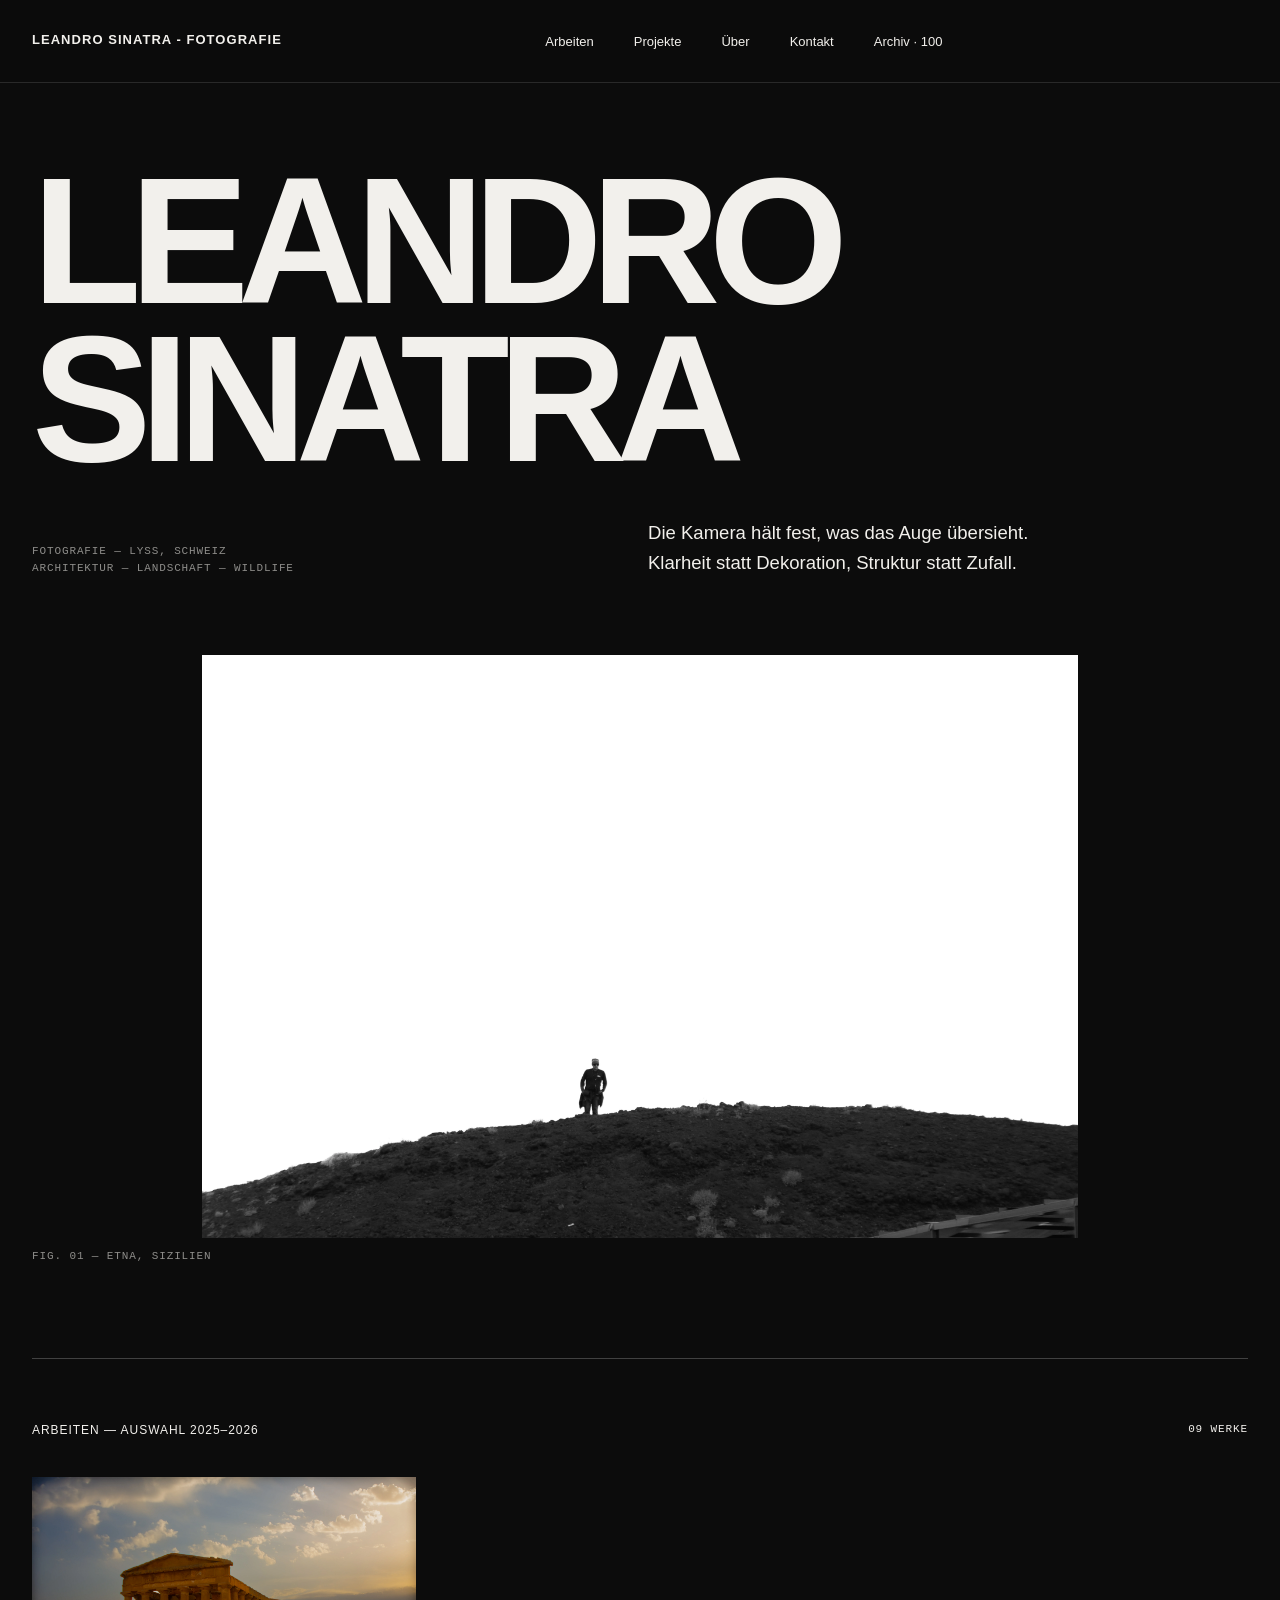
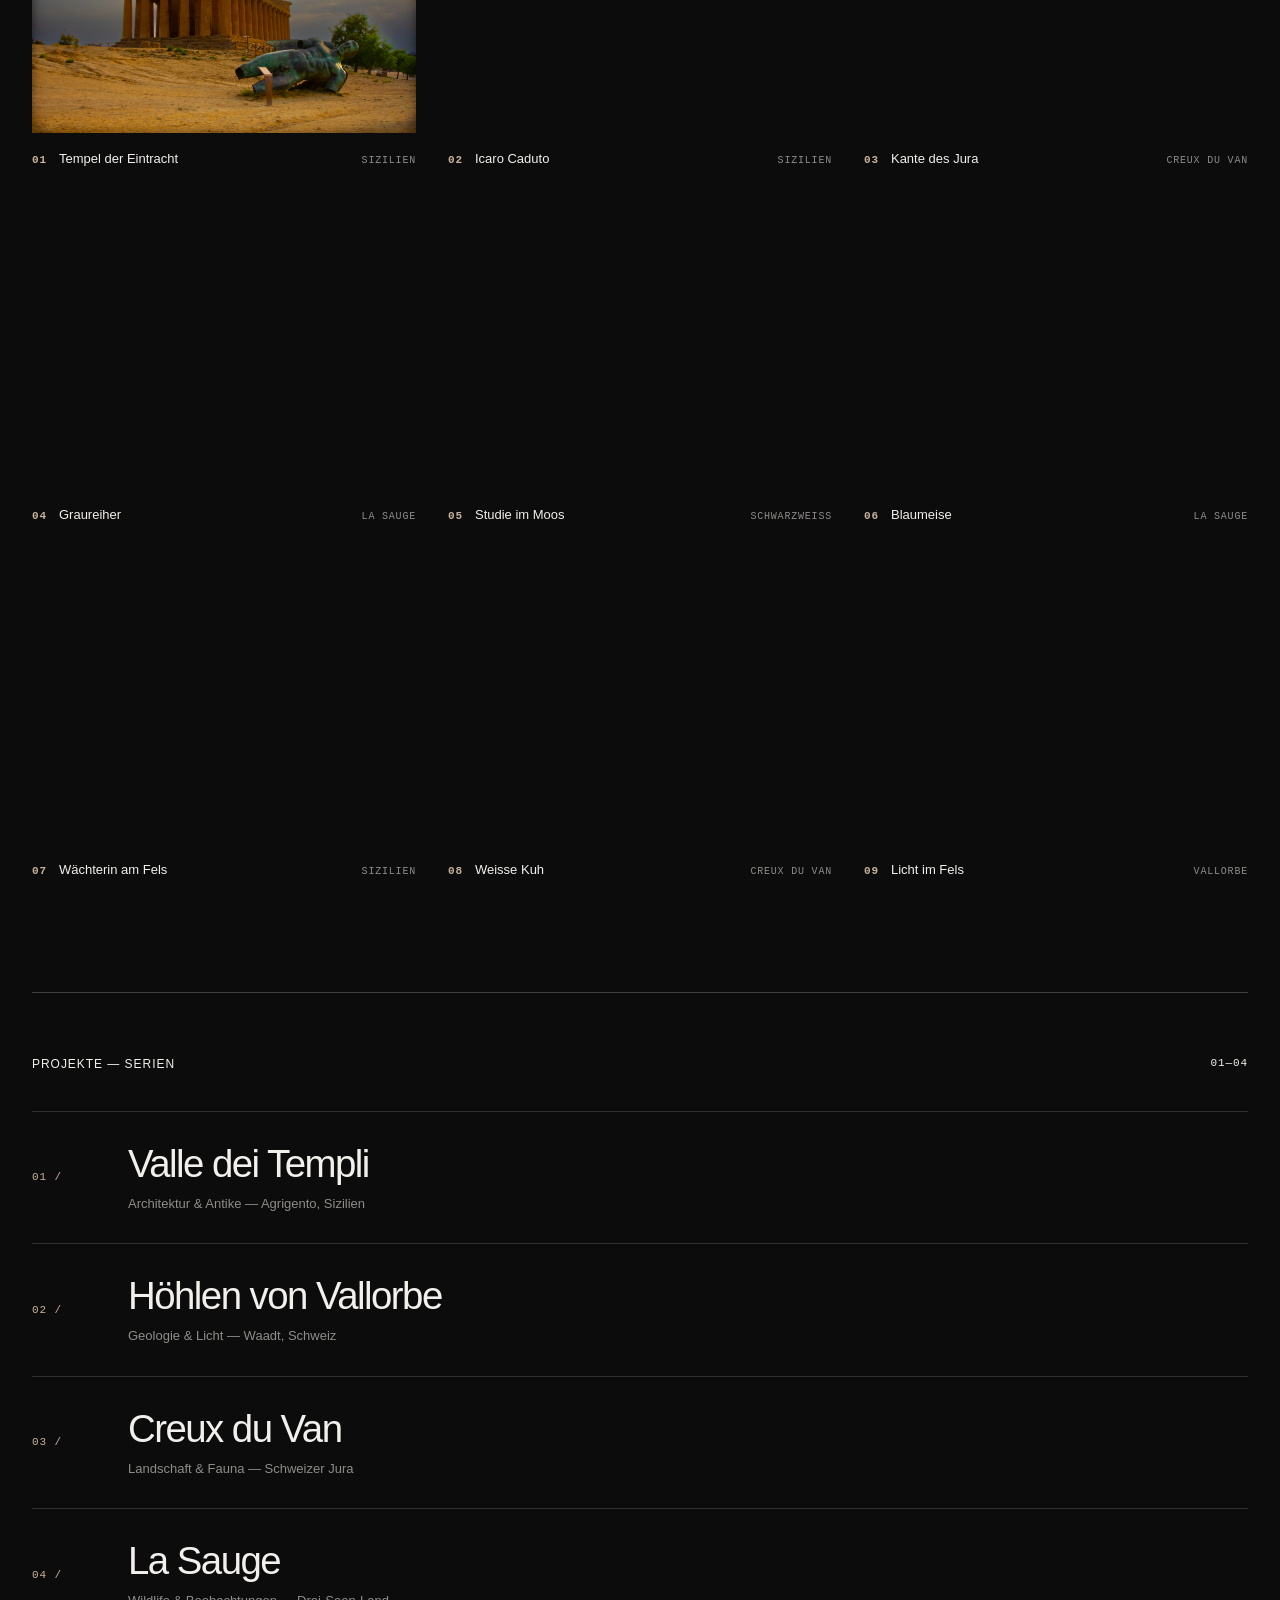
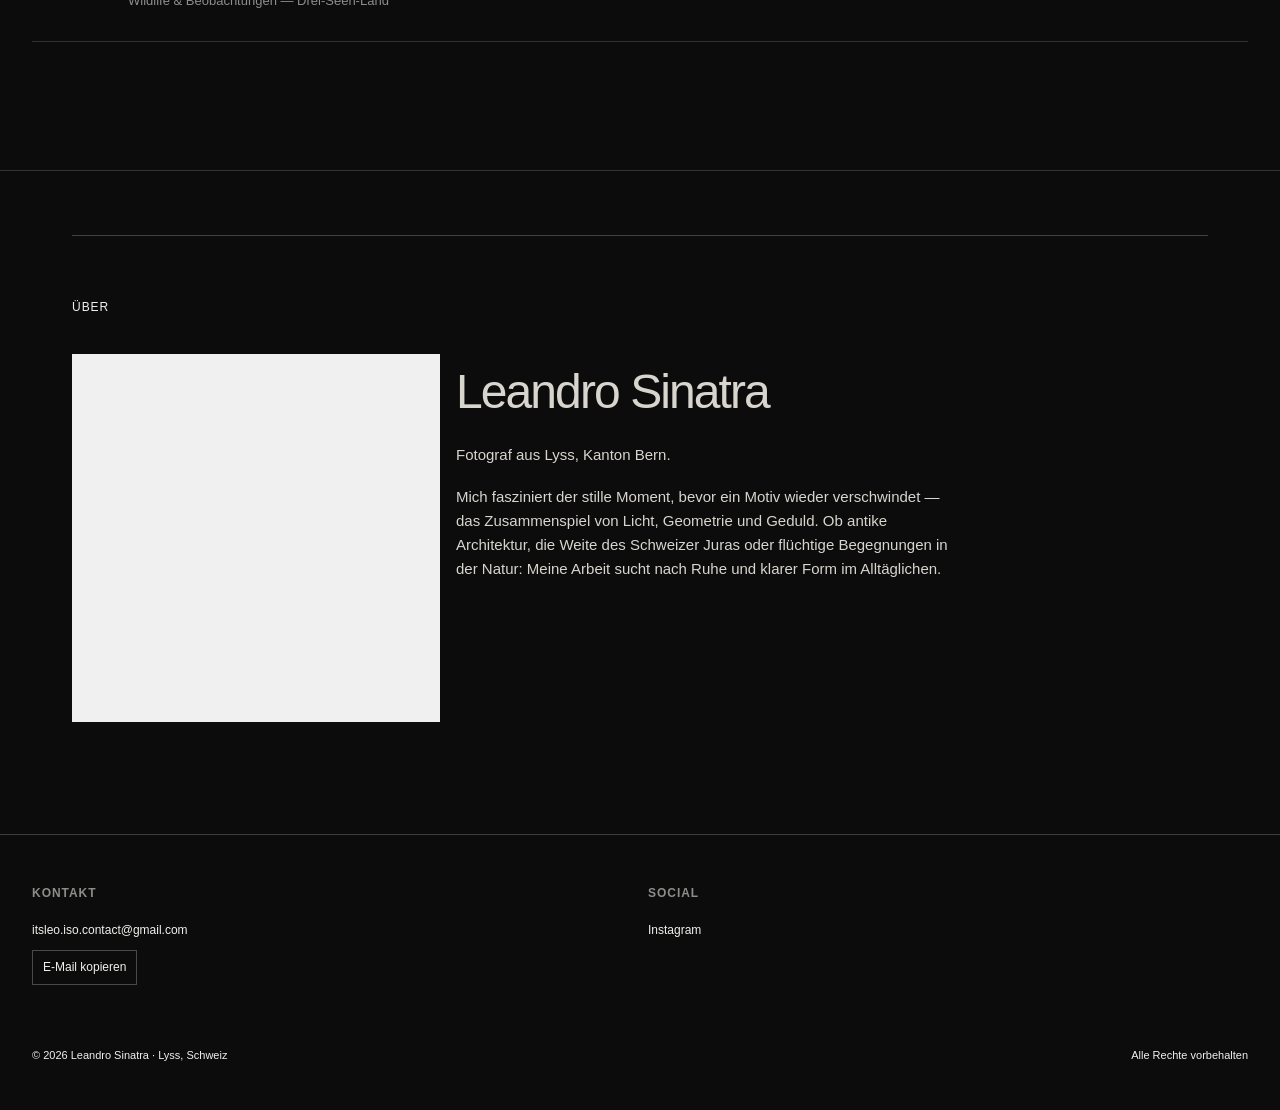
==== index.html @ 545d3aaa "Keep photo layout refinements desktop-only" ====
<!DOCTYPE html>
<html lang="de">
<head>
<link rel="canonical" href="https://itsleoiso.ch/">

<script type="application/ld+json">
{
  "@context": "https://schema.org",
  "@type": "WebSite",
  "name": "Leandro Sinatra",
  "url": "https://itsleoiso.ch/"
}
</script>
<meta charset="UTF-8">
<meta name="viewport" content="width=device-width, initial-scale=1.0">
<link rel="preconnect" href="https://api.fontshare.com" crossorigin>
<link rel="preconnect" href="https://cdn.fontshare.com" crossorigin>
<link href="https://api.fontshare.com/v2/css?f[]=switzer@400,500,600,700,800&display=swap" rel="stylesheet">
<meta name="description" content="Leandro Sinatra — Fotografie aus Lyss. Architektur, Landschaft und Wildlife, beobachtet mit Ruhe und Präzision.">
<meta property="og:title" content="Leandro Sinatra — Fotografie">
<meta property="og:description" content="Die Kamera hält fest, was das Auge übersieht. Architektur, Landschaft und Wildlife aus einer ruhigen, präzisen Perspektive.">
<meta property="og:type" content="website">
<meta property="og:url" content="https://itsleoiso.ch/">
<meta property="og:image" content="https://itsleoiso.ch/Arbeiten/mount-etna-sicily.webp">
<title>Leandro Sinatra — Fotografie</title>
<style>
  :root {
    --black: #000000;
    --white: #FFFFFF;
    --grey: #a1a1a1;
    --unit: 8px;
  }

  * {
    margin: 0;
    padding: 0;
    box-sizing: border-box;
  }

  html {
    scroll-behavior: smooth;
  }

  body {
    background-color: var(--white);
    color: var(--black);
    font-family: 'Switzer', 'Helvetica Neue', Helvetica, Arial, sans-serif;
    font-weight: 400;
    -webkit-font-smoothing: antialiased;
    position: relative;
    overflow-x: hidden;
  }

  /* ---------- GRAIN / TEXTURE OVERLAY ---------- */
  /* Pure CSS, generated via inline SVG feTurbulence — no external images. */

  body::before {
    content: "";
    position: fixed;
    inset: 0;
    z-index: 9999;
    pointer-events: none;
    opacity: 0.05;
    mix-blend-mode: multiply;
    background-image: url("data:image/svg+xml;utf8,<svg xmlns='http://www.w3.org/2000/svg' width='240' height='240'><filter id='n'><feTurbulence type='fractalNoise' baseFrequency='0.9' numOctaves='2' stitchTiles='stitch'/><feColorMatrix type='matrix' values='0 0 0 0 0  0 0 0 0 0  0 0 0 0 0  0 0 0 1 0'/></filter><rect width='100%25' height='100%25' filter='url(%23n)'/></svg>");
    background-repeat: repeat;
  }

  a {
    color: inherit;
    text-decoration: none;
  }

  img {
    max-width: 100%;
    height: auto;
  }

  .grid {
    display: grid;
    grid-template-columns: repeat(12, 1fr);
    column-gap: calc(var(--unit) * 2);
    padding: 0 calc(var(--unit) * 4);
  }

  /* ---------- HEADER ---------- */

  header.site-header {
    padding-top: calc(var(--unit) * 4);
    padding-bottom: calc(var(--unit) * 4);
    border-bottom: 1px solid var(--black);
    position: sticky;
    top: 0;
    background-color: var(--white);
    z-index: 100;
  }

  .site-header .name {
    grid-column: 1 / 5;
    font-size: 13px;
    font-weight: 700;
    letter-spacing: 0.02em;
  }

  nav.site-nav {
    grid-column: 6 / 13;
    display: flex;
    gap: calc(var(--unit) * 5);
    justify-content: flex-start;
    align-items: baseline;
  }

  nav.site-nav a,
  nav.site-nav label {
    font-size: 13px;
    font-weight: 400;
  }

  nav.site-nav a:hover {
    font-weight: 700;
  }

  /* ---------- DROPDOWN: PROJEKTE ---------- */

  .nav-item {
    position: relative;
  }

  .dropdown-checkbox {
    position: absolute;
    opacity: 0;
    width: 1px;
    height: 1px;
    pointer-events: none;
  }

  .nav-item .dropdown-toggle {
    cursor: pointer;
    display: inline-block;
  }

  .dropdown {
    position: absolute;
    top: 100%;
    left: 0;
    margin-top: calc(var(--unit) * 3);
    min-width: 220px;
    background-color: var(--white);
    border: 1px solid var(--black);
    padding: calc(var(--unit) * 2) 0;
    display: none;
    z-index: 10;
  }

  .dropdown-checkbox:checked ~ .dropdown {
    display: block;
  }

  .dropdown a {
    display: block;
    padding: calc(var(--unit) * 1.25) calc(var(--unit) * 3);
    font-size: 12px;
    font-weight: 400;
  }

  .dropdown a:hover,
  .dropdown a:focus-visible {
    background-color: var(--black);
    color: var(--white);
    font-weight: 400;
  }

  .dropdown-divider {
    height: 1px;
    background-color: var(--black);
    margin: calc(var(--unit) * 2) calc(var(--unit) * 3);
  }

  .dropdown .dropdown-more {
    font-weight: 700;
  }

  /* ---------- HERO ---------- */

  section.hero {
    padding-top: calc(var(--unit) * 10);
    padding-bottom: calc(var(--unit) * 12);
  }

  .hero h1 {
    grid-column: 1 / 13;
    font-size: clamp(64px, 12vw, 190px);
    line-height: 0.88;
    font-weight: 800;
    letter-spacing: -0.02em;
    text-align: left;
  }

  .hero-meta {
    grid-column: 1 / 5;
    margin-top: calc(var(--unit) * 5);
    font-size: 13px;
    line-height: 1.6;
  }

  .hero-statement {
    grid-column: 7 / 12;
    margin-top: calc(var(--unit) * 5);
    font-size: 15px;
    line-height: 1.6;
    max-width: 44ch;
  }

  /* ---------- SECTION LABELS ---------- */

  .section-label {
    grid-column: 1 / 13;
    font-size: 12px;
    padding-top: calc(var(--unit) * 8);
    padding-bottom: calc(var(--unit) * 5);
    border-top: 1px solid var(--black);
  }

  /* ---------- PORTFOLIO GRID ---------- */

  section.portfolio {
    padding-bottom: calc(var(--unit) * 14);
  }

  .work-item {
    width: 100%;
    height: auto;
    display: block;
    background-color: #f0f0f0;
  }

  section.portfolio .work-item {
    height: 100%;
    object-fit: cover;
  }

  .work-caption {
    margin-top: calc(var(--unit) * 2);
    font-size: 12px;
    line-height: 1.5;
  }

  .work-caption .idx {
    font-weight: 700;
    margin-right: calc(var(--unit) * 1);
  }

  /* ---------- ARBEITEN: 3-BILD-MUSTER ---------- */

  /*
     Jede Gruppe besteht aus 3 Arbeiten:
     - links: zwei Bilder untereinander
     - rechts: ein grosses Bild über beide Reihen
     Die Gruppe sitzt bewusst innerhalb des bestehenden 12-Spalten-Rasters.
  */
  .work-group {
    grid-column: 3 / 11;
    display: grid;
    grid-template-columns: minmax(0, 1fr) minmax(0, 1fr);
    grid-template-rows: auto auto;
    gap: calc(var(--unit) * 2);
    margin-top: calc(var(--unit) * 12);
    align-items: start;
  }

  .work-group:first-of-type {
    margin-top: calc(var(--unit) * 2);
  }

  .work-group .work-card {
    min-width: 0;
  }

  /* Das grosse Bild ist immer rechts. */
  .work-group .work-card.large {
    grid-column: 2;
    grid-row: 1 / 3;
  }

  /* Die beiden kleineren Bilder stehen links untereinander. */
  .work-group .work-card.small:nth-child(2),
  .work-group .work-card.small:nth-child(3) {
    grid-column: 1;
  }

  .work-group .work-card.small:nth-child(2) {
    grid-row: 1;
  }

  .work-group .work-card.small:nth-child(3) {
    grid-row: 2;
  }

  /* Das Seitenverhältnis entspricht dem Referenz-Layout. */
  .work-group .work-card.large .work-item {
    aspect-ratio: 3 / 4;
  }

  .work-group .work-card.small .work-item {
    aspect-ratio: 3 / 2;
  }

  .work-group .work-item {
    width: 100%;
    display: block;
    object-fit: cover;
  }

  .portfolio-grid {
    position: relative;
    z-index: 1;
  }

  /* ---------- ABOUT ---------- */

 section.about {
  padding-left: calc(var(--unit) * 4);
  padding-right: calc(var(--unit) * 4);
  padding-top: calc(var(--unit) * 8);
  padding-bottom: calc(var(--unit) * 14);
}

  section.about .grid {
  display: grid;
  grid-template-columns: repeat(12, 1fr);
  max-width: 1200px;   /* passe an deinen gewünschten Rahmen an */
  margin: 0 auto;
}
  .about-portrait {
    grid-column: 1 / 5;
    min-width:0;
  }

  .about-portrait .work-item {
    width:100%;
    aspect-ratio: 1 / 1;
    object-fit:cover;
  }

  .about-portrait .work-caption {
    margin-top: calc(var(--unit) * 2);
    font-size: 12px;
    line-height: 1.5;
  }

  .about-text {
    grid-column: 5 / 13;
    font-size: 15px;
    line-height: 1.6;
    max-width: 60ch;
  }
  /* ---------- FOOTER ---------- */

  footer.site-footer {
    border-top: 1px solid var(--black);
    padding-top: calc(var(--unit) * 6);
    padding-bottom: calc(var(--unit) * 6);
  }

  .footer-col {
    font-size: 12px;
    line-height: 1.8;
  }

  .footer-col-1 { grid-column: 1 / 4; }
  .footer-col-2 { grid-column: 4 / 7; }
  .footer-col-3 { grid-column: 7 / 10; }
  .footer-col-4 { grid-column: 10 / 13; }

  .footer-col h2 {
    font-size: 12px;
    font-weight: 700;
    margin-bottom: calc(var(--unit) * 2);
  }

  .footer-bottom {
    grid-column: 1 / 13;
    margin-top: calc(var(--unit) * 8);
    font-size: 11px;
    display: flex;
    justify-content: space-between;
  }


  /* ---------- FOOTER LINKS ---------- */
  .footer-col a {
    display: inline-block;
    position: relative;
    transition: color 0.25s ease, text-shadow 0.25s ease, transform 0.25s ease;
  }

  .footer-col a:hover,
  .footer-col a:focus-visible {
    transform: translateY(-1px);
  }

  .footer-col-1 a:hover,
  .footer-col-1 a:focus-visible {
    color: var(--black);
  }

  .footer-col-3 a:hover,
  .footer-col-3 a:focus-visible {
    background: linear-gradient(90deg, #feda75 0%, #fa7e1e 25%, #d62976 50%, #962fbf 75%, #4f5bd5 100%);
    -webkit-background-clip: text;
    background-clip: text;
    -webkit-text-fill-color: transparent;
    text-shadow: 0 0 10px rgba(214, 36, 159, 0.35);
  }

  /* =====================================================
     RESPONSIVE — TABLET (≤ 860px)
     ===================================================== */

  @media (max-width: 860px) {
    .grid {
      grid-template-columns: repeat(4, 1fr);
      padding: 0 calc(var(--unit) * 3);
    }

    .site-header .name { grid-column: 1 / 5; }
    nav.site-nav {
      grid-column: 1 / 5;
      margin-top: calc(var(--unit) * 3);
      gap: calc(var(--unit) * 4);
      flex-wrap: wrap;
    }

    .hero { padding-top: calc(var(--unit) * 6); padding-bottom: calc(var(--unit) * 8); }
    .hero h1 { grid-column: 1 / 5; font-size: clamp(48px, 16vw, 96px); }
    .hero-meta { grid-column: 1 / 5; margin-top: calc(var(--unit) * 4); }
    .hero-statement { grid-column: 1 / 5; max-width: none; margin-top: calc(var(--unit) * 3); }

    .work-group {
      grid-column: 1 / 5;
      margin-top: calc(var(--unit) * 8);
    }

    .work-group:first-of-type {
      margin-top: calc(var(--unit) * 2);
    }

    .about-portrait, .about-text { grid-column: 1 / 5; }
    .about-portrait { max-width: 200px; }
    .about-text { margin-top: calc(var(--unit) * 4); }

    .footer-col-1, .footer-col-2, .footer-col-3, .footer-col-4 {
      grid-column: 1 / 5;
      margin-top: calc(var(--unit) * 4);
    }
    .footer-bottom { flex-direction: column; gap: calc(var(--unit)); }

    /* Mobile Linie anzeigen, Desktop verstecken */
    .line-desktop { display: none; }
    .line-mobile { display: block; }
  }

  /* =====================================================
     RESPONSIVE — SMARTPHONE (≤ 600px)
     ===================================================== */

  @media (max-width: 600px) {
    .grid {
      padding: 0 calc(var(--unit) * 2.5);
    }

    header.site-header {
      padding-top: calc(var(--unit) * 3);
      padding-bottom: calc(var(--unit) * 3);
    }

    .site-header .name {
      font-size: 12px;
    }

    nav.site-nav {
      gap: calc(var(--unit) * 3);
      margin-top: calc(var(--unit) * 2.5);
    }

    nav.site-nav a,
    nav.site-nav label {
      font-size: 14px;
      /* larger tap target without changing visual size much */
      padding: calc(var(--unit) * 0.5) 0;
    }

    .dropdown {
      left: auto;
      right: 0;
      min-width: 200px;
      max-width: calc(100vw - calc(var(--unit) * 5));
    }

    .hero {
      padding-top: calc(var(--unit) * 5);
      padding-bottom: calc(var(--unit) * 6);
    }

    .hero h1 {
      font-size: clamp(40px, 15vw, 64px);
      line-height: 0.92;
    }

    .hero-meta,
    .hero-statement {
      font-size: 13px;
      line-height: 1.55;
    }

    .section-label {
      padding-top: calc(var(--unit) * 5);
      padding-bottom: calc(var(--unit) * 3);
    }

    .work-group {
      margin-top: calc(var(--unit) * 4);
    }

    .work-group:first-of-type {
      margin-top: calc(var(--unit) * 2);
    }

    section.portfolio {
      padding-bottom: calc(var(--unit) * 8);
    }

    .work-caption {
      font-size: 11px;
    }

    section.about {
      padding-top: calc(var(--unit) * 5);
      padding-bottom: calc(var(--unit) * 8);
    }

    .about-portrait {
      max-width: 140px;
    }

    .about-text {
      font-size: 14px;
    }

    footer.site-footer {
      padding-top: calc(var(--unit) * 4);
      padding-bottom: calc(var(--unit) * 4);
    }

    .footer-col-1, .footer-col-2, .footer-col-3, .footer-col-4 {
      margin-top: calc(var(--unit) * 3);
    }

    .footer-bottom {
      margin-top: calc(var(--unit) * 5);
      font-size: 10px;
    }
  }

  /* ---------- ACCESSIBILITY ---------- */

  a:focus-visible,
  button:focus-visible {
    outline: 2px solid var(--black);
    outline-offset: 2px;
  }

  @media (prefers-reduced-motion: reduce) {
    html { scroll-behavior: auto; }
  }

  :root {
    color-scheme: dark;
    --black: #F2F0EC;
    --white: #0C0C0C;
    --grey: #8E8D8A;
    --unit: 8px;
    --panel: #141414;
    --accent: #C8B29B;
  }
  html { scroll-behavior: smooth; scroll-padding-top: 100px; }
  body { background: var(--white); color: var(--black); }
  body::before { opacity: .018; mix-blend-mode: screen; }
  header.site-header { background: rgba(12,12,12,.94); backdrop-filter: blur(14px); border-bottom-color: rgba(255,255,255,.12); }
  .site-header .name { letter-spacing: .08em; }
  nav.site-nav a:hover, nav.site-nav label:hover { color: var(--accent); }
  .dropdown { background: #141414; border-color: rgba(255,255,255,.18); }
  .dropdown a:hover, .dropdown a:focus-visible { background: var(--black); color: var(--white); }
  .dropdown-divider { background: rgba(255,255,255,.18); }
  .hero { align-items: end; padding-top: clamp(72px, 10vw, 150px); padding-bottom: clamp(72px, 10vw, 150px); }
  .hero h1 { font-size: clamp(72px, 14vw, 220px); letter-spacing: -.065em; }
  .hero-meta, .work-index, .work-location, .section-count, .project-kicker, .hero-figure-caption { font-family: 'IBM Plex Mono', 'SFMono-Regular', Consolas, monospace; text-transform: uppercase; letter-spacing: .08em; font-size: 11px; }
  .hero-meta { color: var(--grey); }
  .hero-statement { font-size: clamp(16px, 1.45vw, 20px); max-width: 38ch; }
  .hero-photo-wrap { grid-column: 1 / 13; margin-top: clamp(40px, 6vw, 88px); }
  .hero-photo { display:block; width:100%; height:min(78vh, 920px); max-height:none; object-fit:cover; object-position:center; }
  /* Keep the portrait untouched; scale down homepage landscape and gallery photos. */
  .hero-photo { width:78%; margin-inline:auto; }
  .portfolio-grid .work-item { width:78%; margin-inline:auto; }
  .hero-figure-caption { color: var(--grey); margin-top: 12px; }
  .section-label { border-top-color: rgba(255,255,255,.22); display:flex; justify-content:space-between; gap:24px; color: var(--black); letter-spacing:.08em; }
  .portfolio-grid { row-gap: clamp(36px, 6vw, 88px); align-items:start; }
  .portfolio-grid .work-card { min-width:0; }
  .portfolio-grid .work-card:nth-child(1) { grid-column: 1 / 8; }
  .portfolio-grid .work-card:nth-child(2) { grid-column: 8 / 13; margin-top: 10vw; }
  .portfolio-grid .work-card:nth-child(3) { grid-column: 2 / 11; }
  .portfolio-grid .work-card:nth-child(4) { grid-column: 1 / 5; }
  .portfolio-grid .work-card:nth-child(5) { grid-column: 5 / 9; margin-top: 5vw; }
  .portfolio-grid .work-card:nth-child(6) { grid-column: 9 / 13; }
  .portfolio-grid .work-card:nth-child(7) { grid-column: 1 / 5; }
  .portfolio-grid .work-card:nth-child(8) { grid-column: 6 / 11; margin-top: 4vw; }
  .portfolio-grid .work-card:nth-child(9) { grid-column: 1 / 7; }
  .portfolio-grid .work-item { width:100%; height:auto; aspect-ratio:auto; object-fit:contain; background:transparent; cursor:zoom-in; transition:opacity .4s cubic-bezier(.22,1,.36,1); }
  .portfolio-grid .work-item:hover { opacity:.88; }
  .work-caption { display:flex; flex-wrap:wrap; align-items:baseline; gap:8px; color:var(--black); }
  .work-caption .idx { font-family: 'IBM Plex Mono', monospace; font-size:11px; letter-spacing:.08em; margin-right:4px; color:var(--accent); }
  .work-title { font-size:13px; }
  .work-location { margin-left:auto; color:var(--grey); font-size:10px; }
  .projects-showcase { padding-bottom: clamp(64px, 10vw, 144px); }
  .project-list { grid-column: 1 / 13; }
  .project-row {
    display:grid;
    grid-template-columns: 64px minmax(0,1fr);
    gap:clamp(16px, 2.5vw, 32px);
    align-items:center;
    padding:clamp(20px, 2.5vw, 30px) 0;
    border-bottom:1px solid rgba(255,255,255,.15);
    transition:border-color .25s ease;
  }
  .project-row:first-child { border-top:1px solid rgba(255,255,255,.15); }
  .project-row .project-kicker { color:var(--accent); }
  .project-row h3 { font-size:clamp(22px,3vw,40px); font-weight:500; letter-spacing:-.04em; transition:color .25s ease; }
  .project-row p { color:var(--grey); font-size:13px; line-height:1.5; margin-top:8px; }
  .project-row:hover h3, .project-row:focus-visible h3 { color:var(--accent); }
  .project-row:focus-visible { outline:2px solid var(--accent); outline-offset:5px; }
  .about { border-top:1px solid rgba(255,255,255,.16); }
  .about-text { color:#D8D5CF; }
  .about-portrait .work-caption { color:var(--grey); }
  footer.site-footer { border-top-color:rgba(255,255,255,.2); }
  .footer-col h2 { color:var(--grey); text-transform:uppercase; letter-spacing:.08em; }
  .footer-col a:hover, .footer-col a:focus-visible { color:var(--accent); }
  a:focus-visible, button:focus-visible, label:focus-visible { outline:2px solid var(--accent); outline-offset:4px; }
  .copy-email { background:transparent; color:var(--black); border:1px solid rgba(255,255,255,.25); padding:6px 10px; font:inherit; cursor:pointer; margin-top:8px; }
  .copy-email:hover { border-color:var(--accent); color:var(--accent); }
  .lightbox { position:fixed; inset:0; z-index:10000; background:rgba(8,8,8,.97); display:none; align-items:center; justify-content:center; padding:24px; }
  .lightbox.is-open { display:flex; }
  .lightbox img { max-width:min(92vw,1800px); max-height:82vh; width:auto; height:auto; object-fit:contain; }
  .lightbox-close { position:absolute; top:20px; right:24px; color:#F2F0EC; background:transparent; border:1px solid rgba(255,255,255,.3); padding:10px 14px; cursor:pointer; }
  .lightbox-caption { position:absolute; bottom:20px; left:24px; right:24px; color:#F2F0EC; text-align:center; font:11px 'IBM Plex Mono',monospace; letter-spacing:.08em; }
  @media(max-width:860px) {
    .hero h1 { font-size:clamp(48px,16vw,96px); }
    .hero-photo-wrap { grid-column:1 / 5; }
    .hero-photo { height:auto; max-height:none; object-fit:contain; }
    .portfolio-grid .work-card:nth-child(n) { grid-column:1 / 5; margin-top:0; }
    .portfolio-grid .work-card:nth-child(3) { grid-column:1 / 5; }
    .project-row { grid-template-columns:42px minmax(0,1fr); gap:16px; }
  }
  @media(max-width:600px) {
    .hero { padding-top:48px; padding-bottom:56px; }
    .hero h1 { font-size:clamp(40px,15vw,64px); line-height:.92; }
    .hero-photo-wrap { margin-top:32px; }
    .portfolio-grid { row-gap:48px; }
    .portfolio-grid .work-card:nth-child(n) { grid-column:1 / 5; }
    .work-caption { gap:6px; }
    .work-location { width:100%; margin-left:28px; }
    .project-row { padding:20px 0; }
    .lightbox { padding:12px; }
    .lightbox img { max-width:96vw; max-height:78vh; }
  }
  @media(prefers-reduced-motion:reduce) {
    *, *::before, *::after { scroll-behavior:auto !important; animation-duration:.01ms !important; animation-iteration-count:1 !important; transition-duration:.01ms !important; }
  }


  #projekte-toggle:focus-visible + .dropdown-toggle { outline:2px solid var(--accent); outline-offset:4px; }
  .about-text h2 { font-size:clamp(28px,4vw,48px); letter-spacing:-.04em; font-weight:500; margin-bottom:12px; }
  .about-text p + p { margin-top:18px; }


  /* ---------- HOMEPAGE PHOTO LAYOUT REFINEMENT ---------- */
  /* Desktop-only refinement: leave the existing tablet and mobile layouts untouched. */
  @media (min-width: 861px) {
    .hero-photo {
      width: 72%;
      height: auto;
      max-height: 68vh;
      aspect-ratio: 3 / 2;
      object-fit: contain;
      margin-inline: auto;
    }
    .portfolio-grid {
      grid-template-columns: repeat(3, minmax(0, 1fr));
      column-gap: clamp(16px, 2.5vw, 36px);
      row-gap: clamp(36px, 5vw, 72px);
      align-items: start;
    }
    .portfolio-grid .work-card:nth-child(n) {
      grid-column: auto;
      margin-top: 0;
      min-width: 0;
    }
    .portfolio-grid .work-item {
      width: 100%;
      aspect-ratio: 3 / 2;
      height: auto;
      object-fit: contain;
      background: transparent;
    }
  }

</style>
</head>
<body>

<header class="site-header grid">
  <a href="index.html" class="name">LEANDRO SINATRA - FOTOGRAFIE</a>
  <nav class="site-nav">
    <a href="#home">Arbeiten</a>
    <div class="nav-item">
      <input type="checkbox" id="projekte-toggle" class="dropdown-checkbox">
      <label for="projekte-toggle" class="dropdown-toggle" tabindex="0">Projekte</label>
      <div class="dropdown">
        <a href="projekte.html#projekt-01">01 Valle dei Templi</a>
        <a href="projekte.html#projekt-02">02 Höhlen von Vallorbe</a>
        <a href="projekte.html#projekt-03">03 Creux du Van</a>
        <div class="dropdown-divider"></div>
        <a href="projekte.html" class="dropdown-more">Mehr ansehen →</a>
      </div>
    </div>
    <a href="#ueber">Über</a>
    <a href="#kontakt">Kontakt</a>
    <a href="100.html">Archiv · 100</a>
  </nav>
</header>

<section class="hero grid">
  <h1>LEANDRO<br>SINATRA</h1>
  <div class="hero-meta">FOTOGRAFIE — LYSS, SCHWEIZ<br>Architektur — Landschaft — Wildlife</div>
  <div class="hero-statement">Die Kamera hält fest, was das Auge übersieht. Klarheit statt Dekoration, Struktur statt Zufall.</div>
  <figure class="hero-photo-wrap">
    <img class="hero-photo" src="Arbeiten/mount-etna-sicily.webp" alt="Vulkan Ätna über der Landschaft Siziliens" width="1200" height="800" fetchpriority="high" loading="eager" decoding="async">
    <figcaption class="hero-figure-caption">FIG. 01 — ETNA, SIZILIEN</figcaption>
  </figure>
</section>

<section class="portfolio" id="home">
  <div class="grid">
    <div class="section-label"><span>ARBEITEN — AUSWAHL 2025–2026</span><span class="section-count">09 WERKE</span></div>
  </div>

  <div class="grid portfolio-grid">
    <article class="work-card" data-work-index="1">
      <img src="Arbeiten/temple-of-concordia-sicily.webp" alt="Dorischer Tempel der Eintracht im warmen Licht des Valle dei Templi bei Agrigento, Sizilien" class="work-item" width="1200" height="800" fetchpriority="high" loading="eager" decoding="async">
      <div class="work-caption"><span class="idx">01</span><span class="work-title">Tempel der Eintracht</span><span class="work-location">Sizilien</span></div>
    </article>
    <article class="work-card" data-work-index="2">
      <img src="Arbeiten/icaro-caduto-sicily.webp" alt="Skulptur des gefallenen Ikarus vor antiken Ruinen im Valle dei Templi, Sizilien" class="work-item" width="1200" height="800" loading="lazy" decoding="async">
      <div class="work-caption"><span class="idx">02</span><span class="work-title">Icaro Caduto</span><span class="work-location">Sizilien</span></div>
    </article>
    <article class="work-card" data-work-index="3">
      <img src="Arbeiten/creux-du-van-landscape.webp" alt="Weite Landschaft am Creux du Van mit rauer Jura-Felsformation und offenem Himmel" class="work-item" width="1200" height="800" loading="lazy" decoding="async">
      <div class="work-caption"><span class="idx">03</span><span class="work-title">Kante des Jura</span><span class="work-location">Creux du Van</span></div>
    </article>
    <article class="work-card" data-work-index="4">
      <img src="Arbeiten/grey-heron-la-sauge.webp" alt="Graureiher mit aufmerksamem Blick im Naturschutzgebiet La Sauge" class="work-item" width="1200" height="800" loading="lazy" decoding="async">
      <div class="work-caption"><span class="idx">04</span><span class="work-title">Graureiher</span><span class="work-location">La Sauge</span></div>
    </article>
    <article class="work-card" data-work-index="5">
      <img src="Arbeiten/monochrome-moss-study.webp" alt="Schwarzweisse Detailstudie von Moos und feinen natürlichen Strukturen" class="work-item" width="1200" height="800" loading="lazy" decoding="async">
      <div class="work-caption"><span class="idx">05</span><span class="work-title">Studie im Moos</span><span class="work-location">Schwarzweiss</span></div>
    </article>
    <article class="work-card" data-work-index="6">
      <img src="Arbeiten/blue-tit-la-sauge.webp" alt="Kleine Blaumeise auf einem Holzpfosten in weichem natürlichem Licht, La Sauge" class="work-item" width="1200" height="800" loading="lazy" decoding="async">
      <div class="work-caption"><span class="idx">06</span><span class="work-title">Blaumeise</span><span class="work-location">La Sauge</span></div>
    </article>
    <article class="work-card" data-work-index="7">
      <img src="Arbeiten/cat-sicily.webp" alt="Katze im Halbschatten auf warmem Stein in Sizilien" class="work-item" width="1200" height="800" loading="lazy" decoding="async">
      <div class="work-caption"><span class="idx">07</span><span class="work-title">Wächterin am Fels</span><span class="work-location">Sizilien</span></div>
    </article>
    <article class="work-card" data-work-index="8">
      <img src="Arbeiten/white-cow-creux-du-van.webp" alt="Weisse Kuh auf einer Weide am Creux du Van im Schweizer Jura" class="work-item" width="1200" height="800" loading="lazy" decoding="async">
      <div class="work-caption"><span class="idx">08</span><span class="work-title">Weisse Kuh</span><span class="work-location">Creux du Van</span></div>
    </article>
    <article class="work-card" data-work-index="9">
      <img src="Arbeiten/vallorbe-caves.webp" alt="Licht und feuchte Felsstrukturen in den Höhlen von Vallorbe" class="work-item" width="1200" height="800" loading="lazy" decoding="async">
      <div class="work-caption"><span class="idx">09</span><span class="work-title">Licht im Fels</span><span class="work-location">Vallorbe</span></div>
    </article>
  </div>
</section>

<section class="projects-showcase" id="projekte">
  <div class="grid"><div class="section-label"><span>PROJEKTE — SERIEN</span><span class="section-count">01—04</span></div>
    <div class="project-list">
      <a class="project-row" href="projekte.html#projekt-01">
        <span class="project-kicker">01 /</span><div><h3>Valle dei Templi</h3><p>Architektur &amp; Antike — Agrigento, Sizilien</p></div>
      </a>
      <a class="project-row" href="projekte.html#projekt-02">
        <span class="project-kicker">02 /</span><div><h3>Höhlen von Vallorbe</h3><p>Geologie &amp; Licht — Waadt, Schweiz</p></div>
      </a>
      <a class="project-row" href="projekte.html#projekt-03">
        <span class="project-kicker">03 /</span><div><h3>Creux du Van</h3><p>Landschaft &amp; Fauna — Schweizer Jura</p></div>
      </a>
      <a class="project-row" href="projekte.html#projekt-04">
        <span class="project-kicker">04 /</span><div><h3>La Sauge</h3><p>Wildlife &amp; Beobachtungen — Drei-Seen-Land</p></div>
      </a>
    </div>
  </div>
</section>
<section class="about" id="ueber">
  <div class="grid">
    <div class="section-label">ÜBER</div>
  </div>
  <div class="grid">
    <div class="about-portrait">
      <img src="Arbeiten/leandro-sinatra-portrait.webp" alt="Porträt von Leandro Sinatra in einer Höhle" class="work-item" width="600" height="600" loading="lazy" decoding="async">
    </div>
    <div class="about-text">
      <h2>Leandro Sinatra</h2>
      <p>Fotograf aus Lyss, Kanton Bern.</p>
      <p>Mich fasziniert der stille Moment, bevor ein Motiv wieder verschwindet — das Zusammenspiel von Licht, Geometrie und Geduld. Ob antike Architektur, die Weite des Schweizer Juras oder flüchtige Begegnungen in der Natur: Meine Arbeit sucht nach Ruhe und klarer Form im Alltäglichen.</p>
    </div>
  </div>
</section>

<footer class="site-footer" id="kontakt">
  <div class="grid">
    <div class="footer-col footer-col-1">
      <h2>Kontakt</h2>
      <a href="mailto:itsleo.iso.contact@gmail.com">itsleo.iso.contact@gmail.com</a><br><button class="copy-email" type="button" data-copy-email="itsleo.iso.contact@gmail.com">E-Mail kopieren</button><span class="copy-status" aria-live="polite"></span>
    </div>

    <div class="footer-col footer-col-3">
      <h2>Social</h2>
      <a href="https://www.instagram.com/itsleo.iso/" target="_blank" rel="noopener noreferrer" aria-label="Instagram von Leandro Sinatra">Instagram</a>
    </div>

    <div class="footer-bottom">
      <span>© 2026 Leandro Sinatra · Lyss, Schweiz</span>
      <span>Alle Rechte vorbehalten</span>
    </div>
  </div>
</footer>

<div class="lightbox" id="work-lightbox" role="dialog" aria-modal="true" aria-label="Fotografie im Vollbild" aria-hidden="true">
  <button class="lightbox-close" type="button" aria-label="Bildansicht schliessen">Schliessen ✕</button>
  <img src="" alt="" id="work-lightbox-image">
  <div class="lightbox-caption" id="work-lightbox-caption"></div>
</div>
<script>
(() => {
  const box = document.getElementById('work-lightbox');
  const image = document.getElementById('work-lightbox-image');
  const caption = document.getElementById('work-lightbox-caption');
  const close = box.querySelector('.lightbox-close');
  let activeIndex = 0;
  let previousFocus = null;
  const items = [...document.querySelectorAll('.portfolio-grid .work-card')];
  function openAt(index) {
    activeIndex = (index + items.length) % items.length;
    const card = items[activeIndex];
    const source = card.querySelector('img');
    previousFocus = document.activeElement;
    image.src = source.currentSrc || source.src;
    image.alt = source.alt;
    caption.textContent = card.querySelector('.work-caption').innerText.replace(/\s+/g, ' ').trim() + '  ·  ' + String(activeIndex + 1).padStart(2, '0') + ' / ' + String(items.length).padStart(2, '0');
    box.classList.add('is-open');
    box.setAttribute('aria-hidden', 'false');
    document.body.style.overflow = 'hidden';
    close.focus();
    const next = new Image();
    next.src = items[(activeIndex + 1) % items.length].querySelector('img').src;
  }
  function closeBox() {
    box.classList.remove('is-open');
    box.setAttribute('aria-hidden', 'true');
    document.body.style.overflow = '';
    image.src = '';
    if (previousFocus) previousFocus.focus();
  }
  items.forEach((card, i) => {
    const img = card.querySelector('img');
    img.tabIndex = 0;
    img.setAttribute('role', 'button');
    img.setAttribute('aria-label', 'Foto im Vollbild öffnen: ' + card.querySelector('.work-title').textContent);
    img.addEventListener('click', () => openAt(i));
    img.addEventListener('keydown', e => { if (e.key === 'Enter' || e.key === ' ') { e.preventDefault(); openAt(i); } });
  });
  close.addEventListener('click', closeBox);
  box.addEventListener('click', e => { if (e.target === box) closeBox(); });
  document.addEventListener('keydown', e => {
    if (!box.classList.contains('is-open')) return;
    if (e.key === 'Escape') closeBox();
    if (e.key === 'ArrowRight') openAt(activeIndex + 1);
    if (e.key === 'ArrowLeft') openAt(activeIndex - 1);
    if (e.key === 'Tab') { e.preventDefault(); close.focus(); }
  });
  let touchX = null;
  box.addEventListener('touchstart', e => { touchX = e.changedTouches[0].screenX; }, {passive:true});
  box.addEventListener('touchend', e => {
    if (touchX === null) return;
    const delta = e.changedTouches[0].screenX - touchX;
    if (Math.abs(delta) > 45) openAt(activeIndex + (delta < 0 ? 1 : -1));
    touchX = null;
  }, {passive:true});
  document.querySelectorAll('[data-copy-email]').forEach(button => button.addEventListener('click', async () => {
    try {
      await navigator.clipboard.writeText(button.dataset.copyEmail);
      button.nextElementSibling.textContent = 'Kopiert';
    } catch {
      window.location.href = 'mailto:' + button.dataset.copyEmail;
    }
  }));
})();
</script>
</body>
</html>
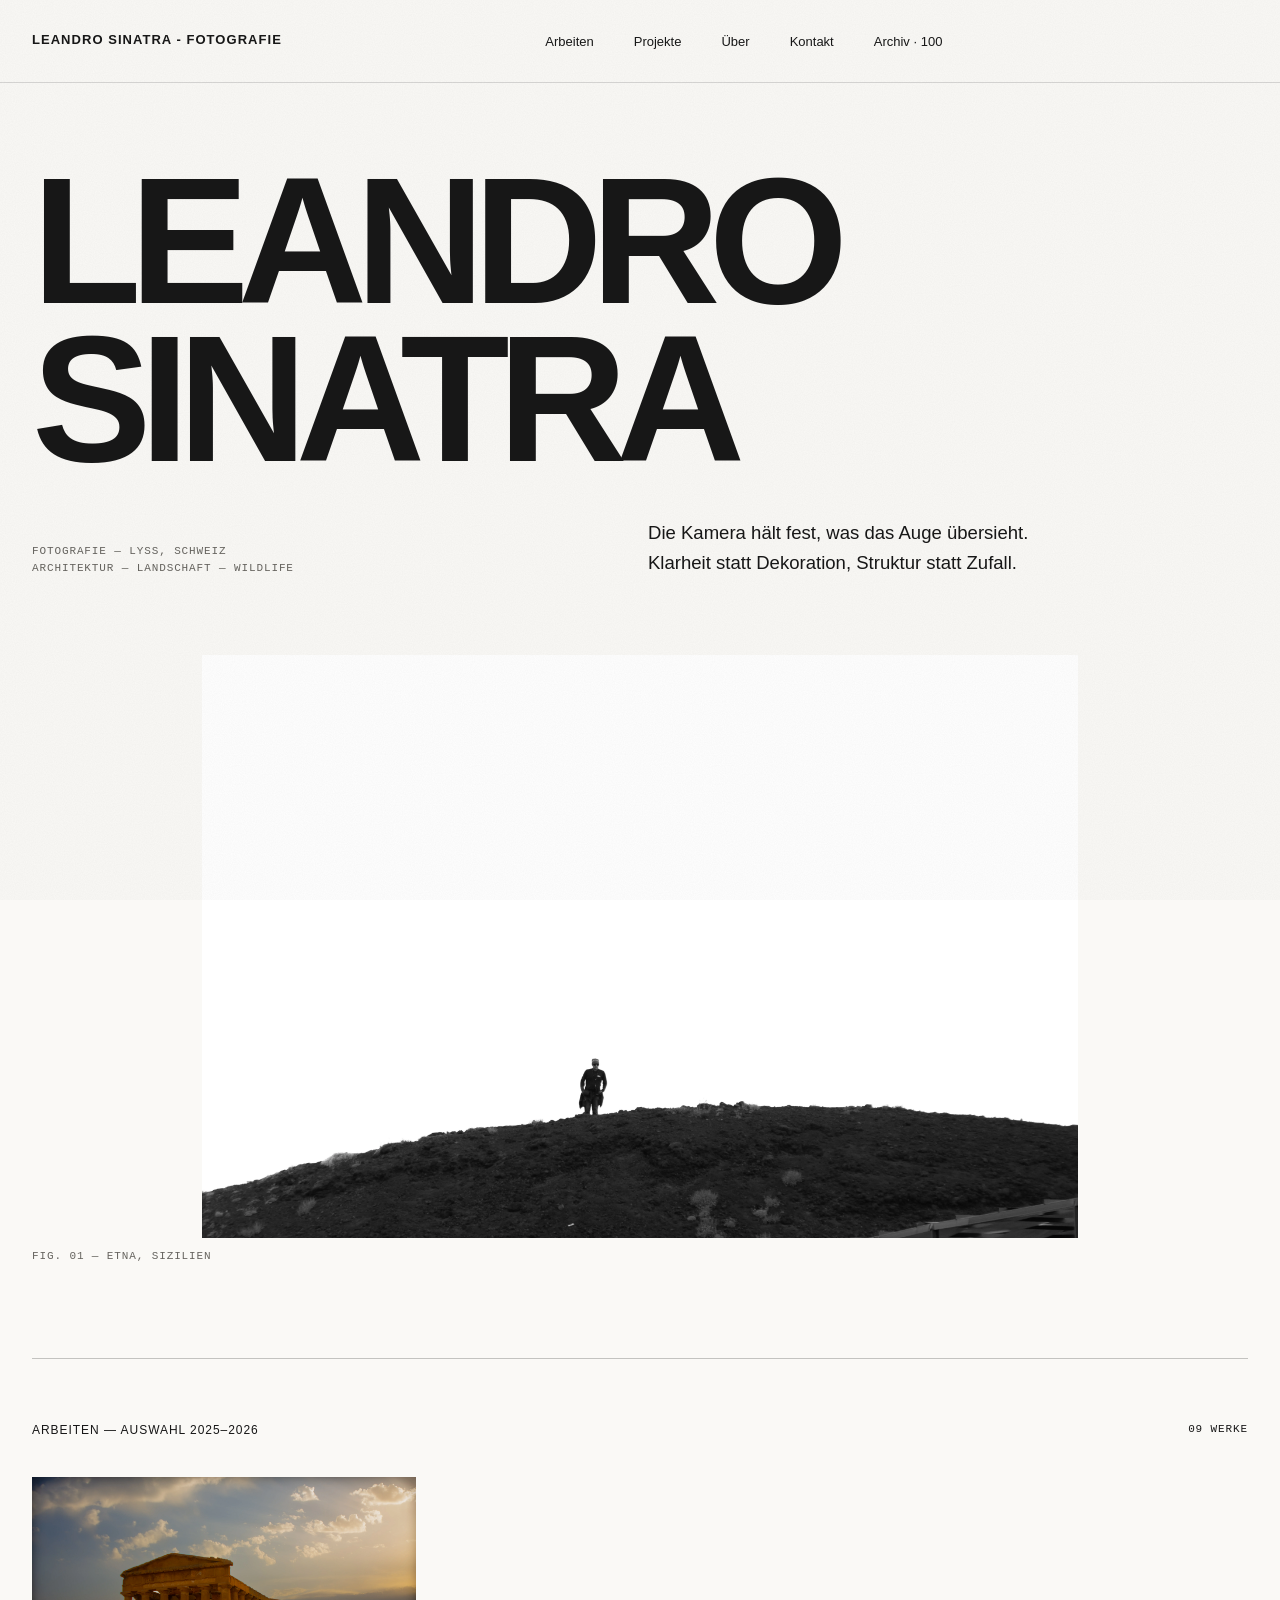
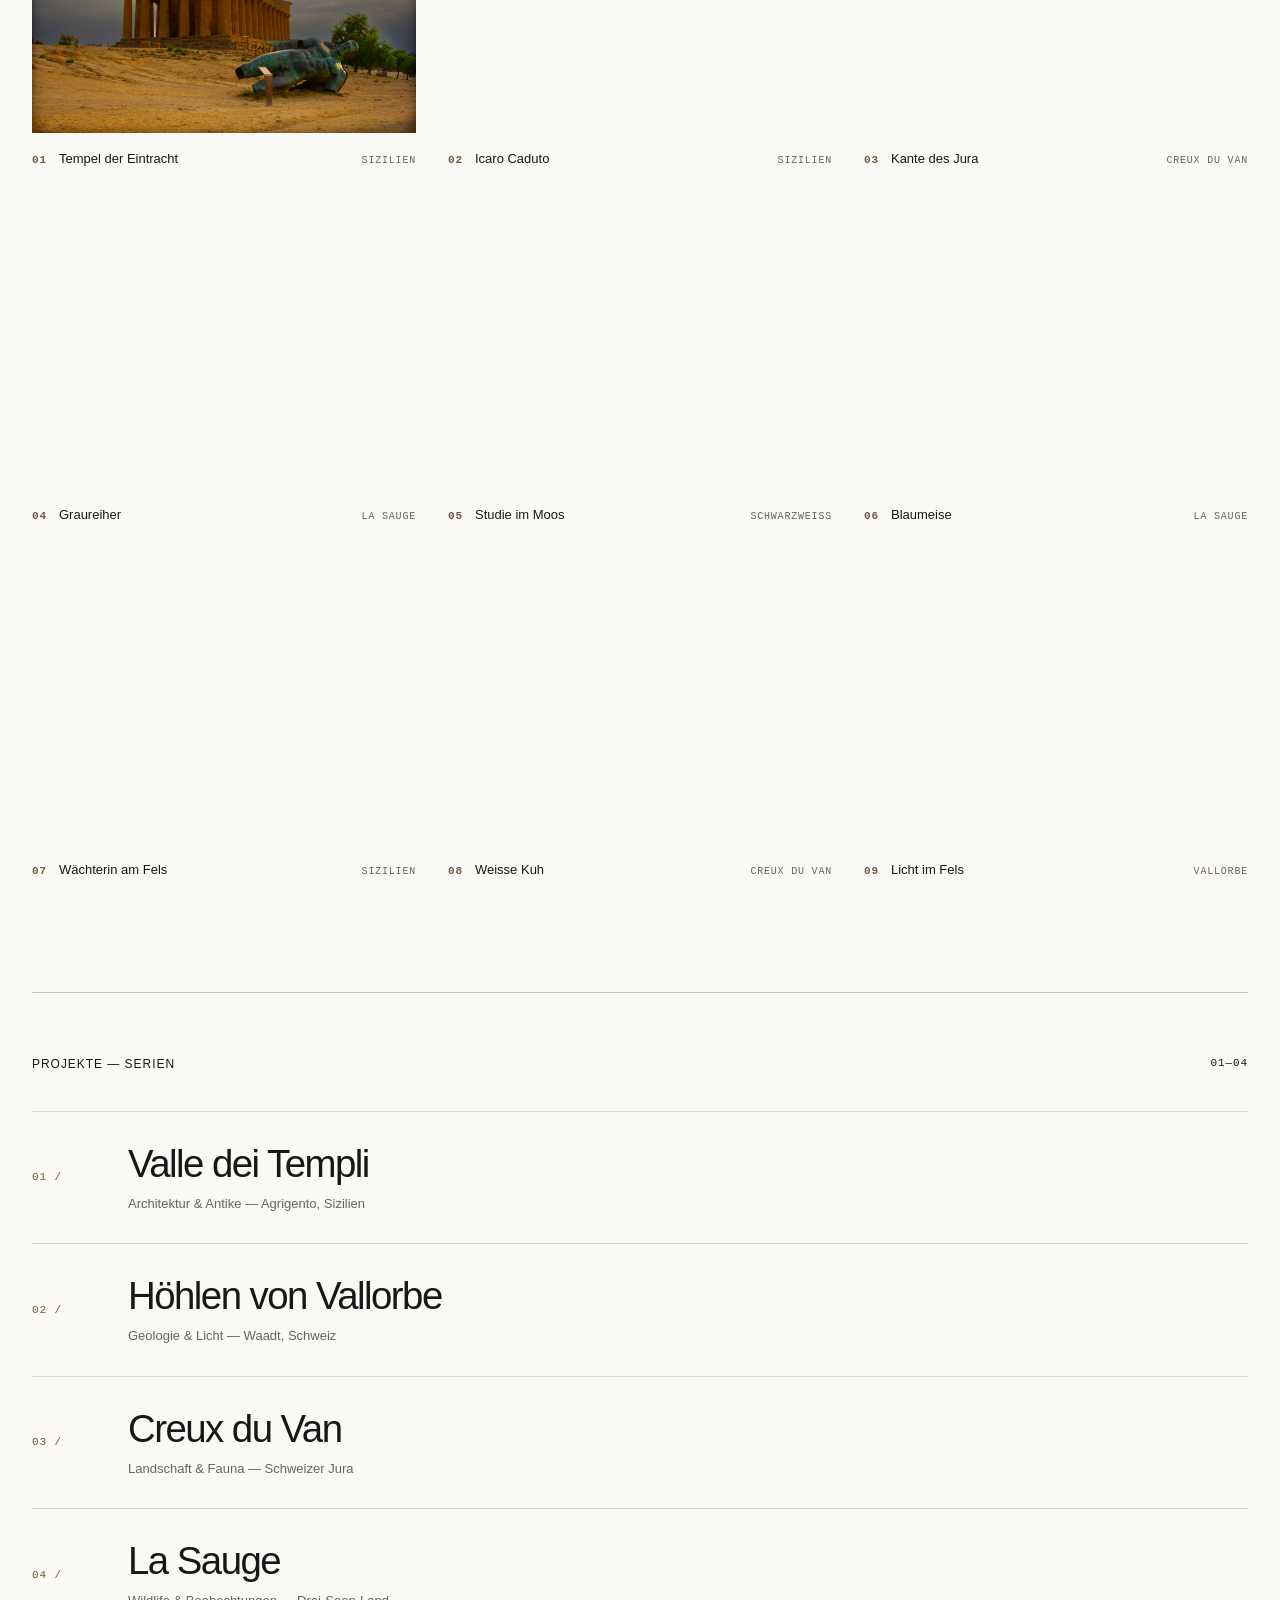
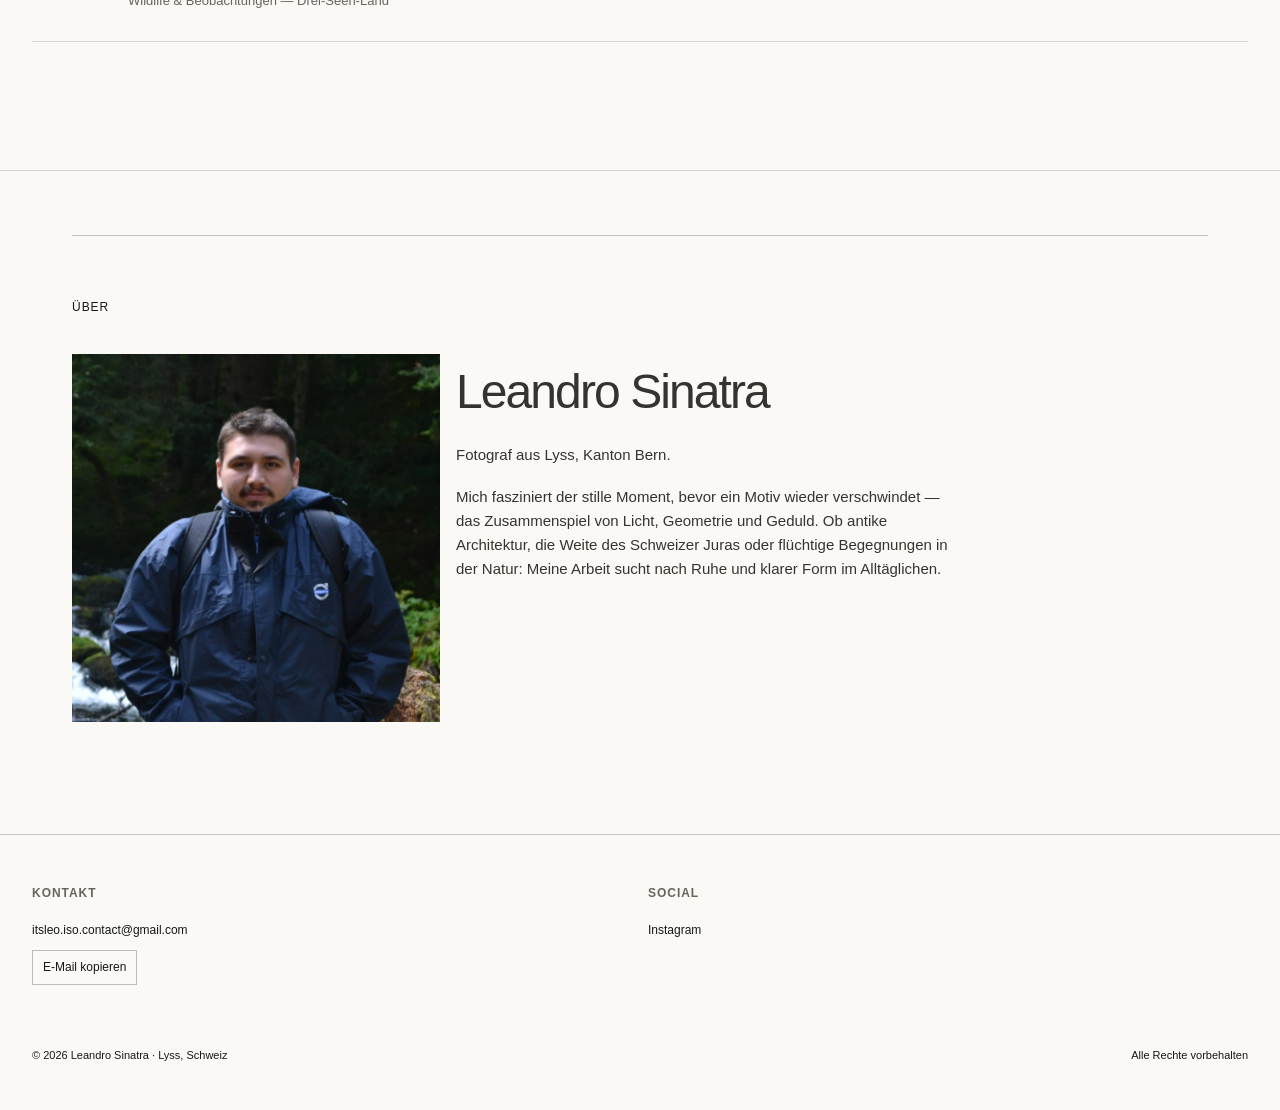
==== commit 64fc7a8e: "Add automatic light theme based on system preference" ====
--- a/index.html
+++ b/index.html
@@ -543,7 +543,13 @@
       max-width: 140px;
     }
 
+    .about-portrait {
+      margin-inline: auto;
+    }
+
     .about-text {
+      width: min(100%, 34ch);
+      margin-inline: auto;
       font-size: 14px;
     }
 
@@ -575,7 +581,7 @@
   }
 
   :root {
-    color-scheme: dark;
+    color-scheme: light dark;
     --black: #F2F0EC;
     --white: #0C0C0C;
     --grey: #8E8D8A;
@@ -713,6 +719,83 @@
     }
   }
 
+
+  /* ---------- AUTOMATIC LIGHT THEME ---------- */
+  /* Color-only overrides: preserve the existing desktop and mobile layouts. */
+  @media (prefers-color-scheme: light) {
+    :root {
+      color-scheme: light;
+      --black: #171717;
+      --white: #FAF9F6;
+      --grey: #66645F;
+      --panel: #F0EEE9;
+      --accent: #72583F;
+    }
+
+    body::before {
+      opacity: .035;
+      mix-blend-mode: multiply;
+    }
+
+    header.site-header {
+      background: rgba(250, 249, 246, .94);
+      border-bottom-color: rgba(0, 0, 0, .14);
+    }
+
+    .dropdown {
+      background: #FAF9F6;
+      border-color: rgba(0, 0, 0, .18);
+    }
+
+    .dropdown-divider {
+      background: rgba(0, 0, 0, .18);
+    }
+
+    .dropdown a:hover,
+    .dropdown a:focus-visible {
+      background: #171717;
+      color: #FAF9F6;
+    }
+
+    .section-label {
+      border-top-color: rgba(0, 0, 0, .22);
+    }
+
+    .project-row,
+    .project-row:first-child {
+      border-color: rgba(0, 0, 0, .15);
+    }
+
+    .about {
+      border-top-color: rgba(0, 0, 0, .16);
+    }
+
+    .about-text {
+      color: #34332F;
+    }
+
+    footer.site-footer {
+      border-top-color: rgba(0, 0, 0, .2);
+    }
+
+    .copy-email {
+      border-color: rgba(0, 0, 0, .25);
+    }
+
+    .lightbox {
+      background: rgba(250, 249, 246, .97);
+    }
+
+    .lightbox-close {
+      color: #171717;
+      border-color: rgba(0, 0, 0, .3);
+    }
+
+    .lightbox-caption {
+      color: #171717;
+    }
+  }
+
 </style>
 </head>
 <body>
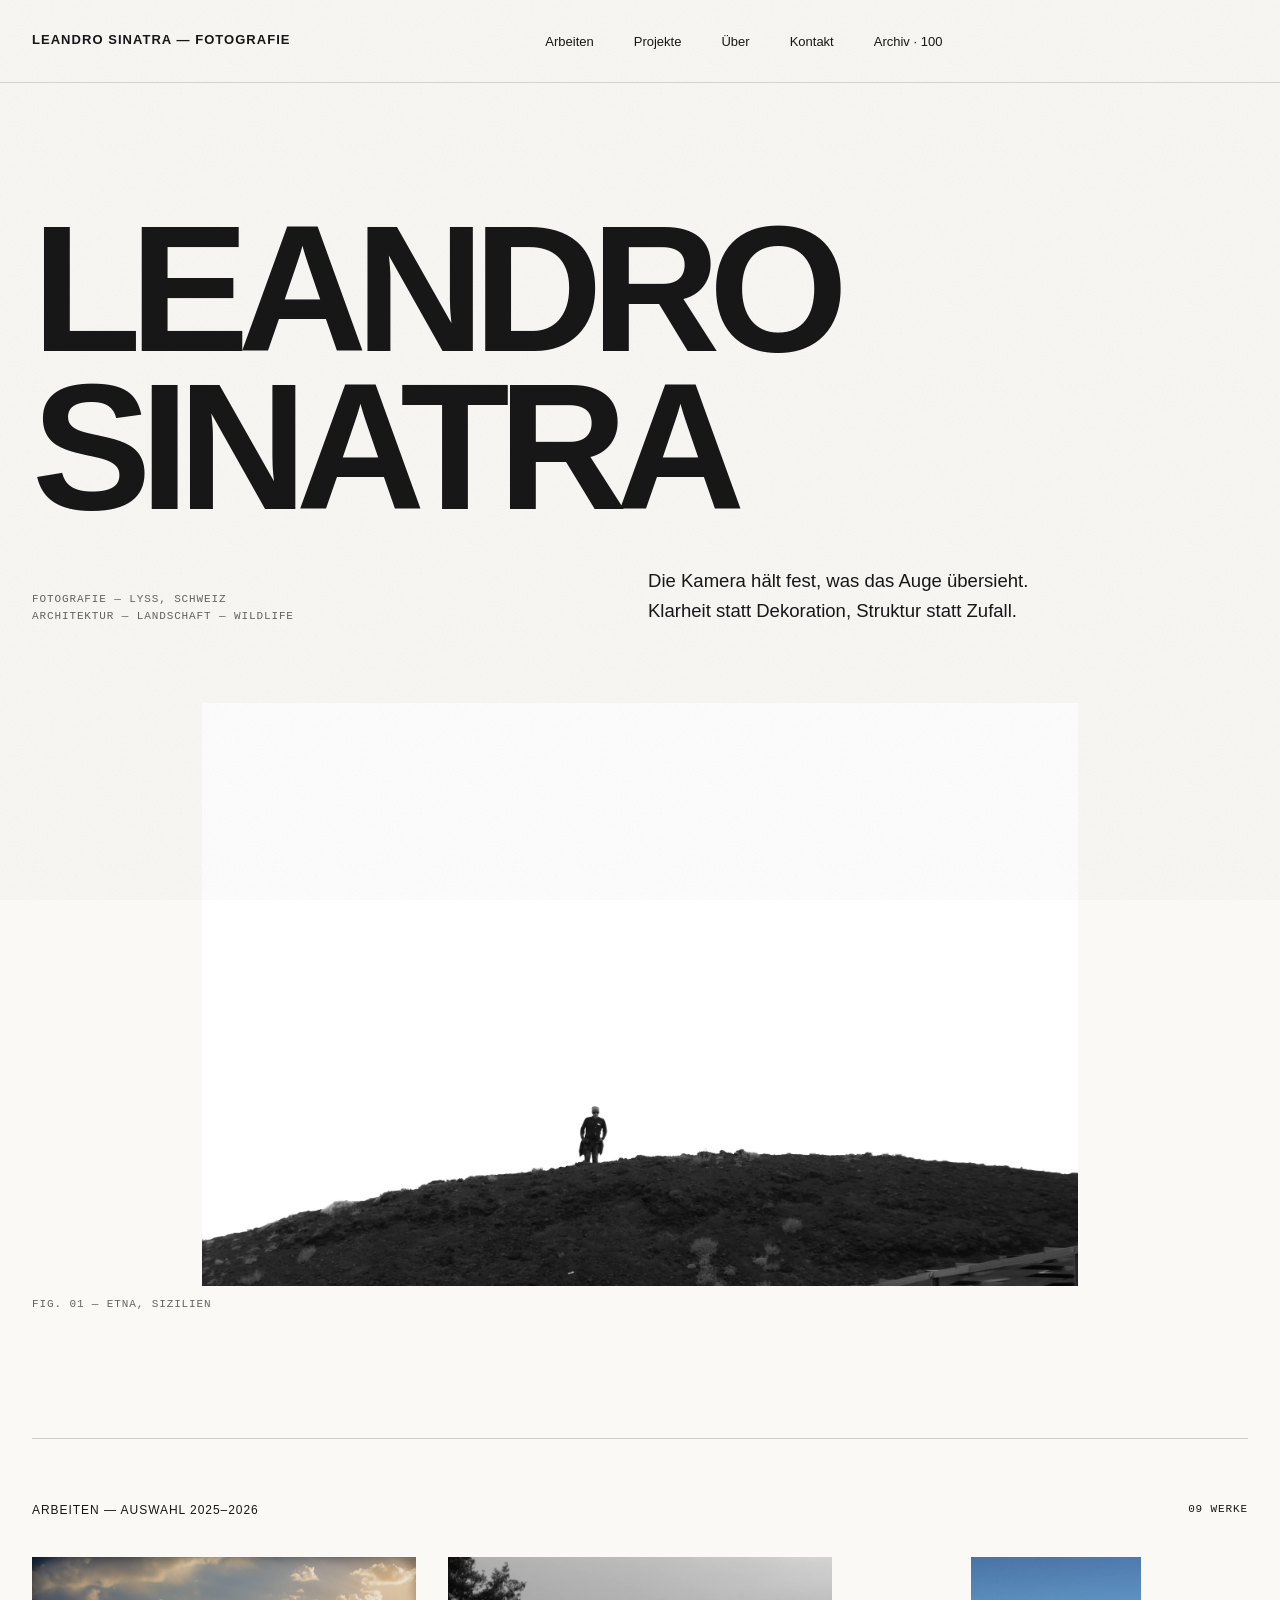
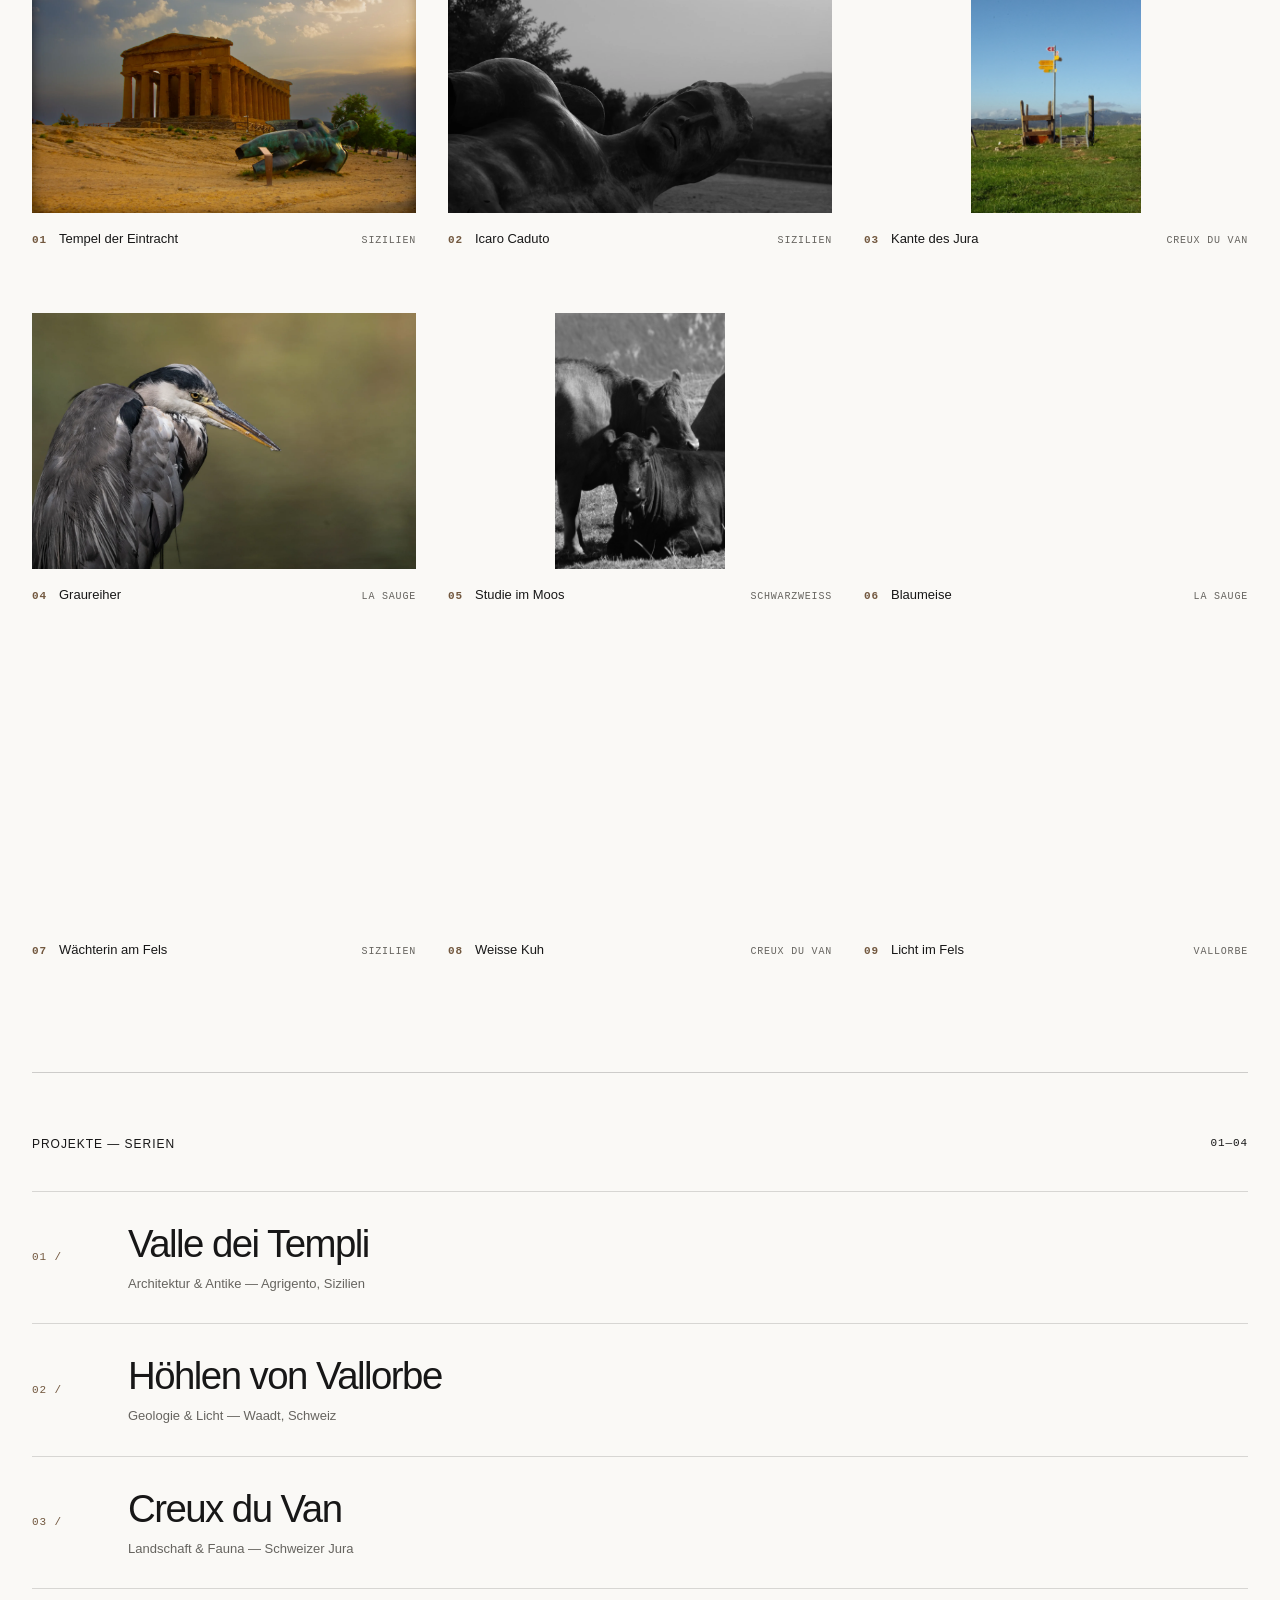
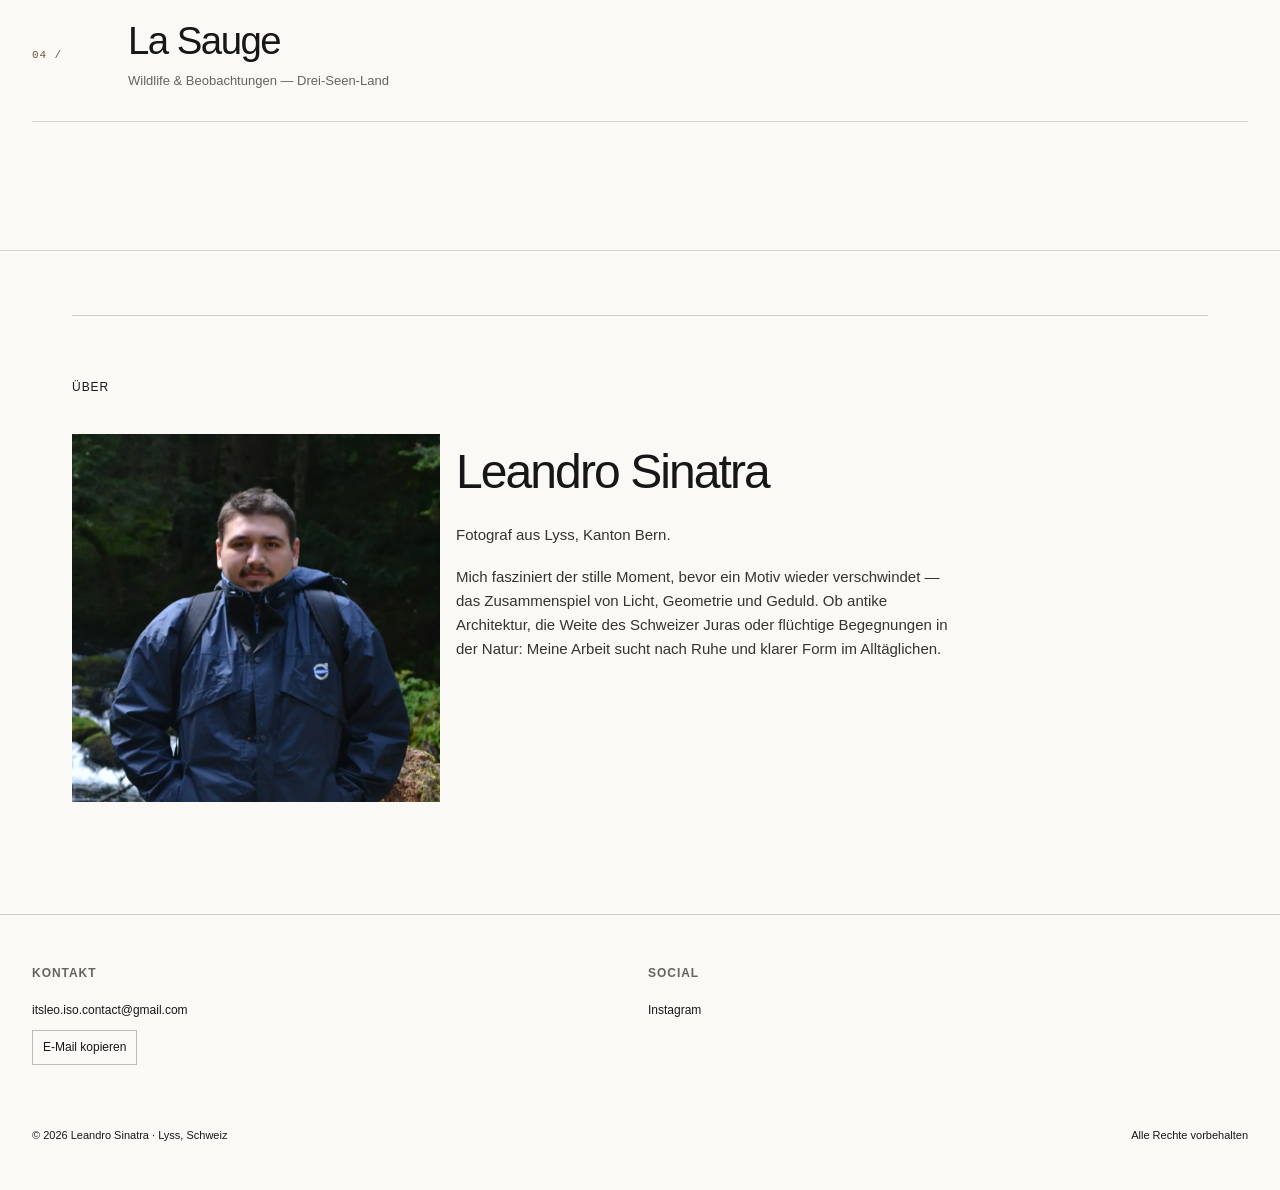
==== commit 735396c0: "Consolidate styles/scripts, optimize images, and fix HTML/a11y bugs" ====
--- a/index.html
+++ b/index.html
@@ -1,816 +1,43 @@
 <!DOCTYPE html>
 <html lang="de">
 <head>
-<link rel="canonical" href="https://itsleoiso.ch/">
-
-<script type="application/ld+json">
-{
-  "@context": "https://schema.org",
-  "@type": "WebSite",
-  "name": "Leandro Sinatra",
-  "url": "https://itsleoiso.ch/"
-}
-</script>
-<meta charset="UTF-8">
-<meta name="viewport" content="width=device-width, initial-scale=1.0">
-<link rel="preconnect" href="https://api.fontshare.com" crossorigin>
-<link rel="preconnect" href="https://cdn.fontshare.com" crossorigin>
-<link href="https://api.fontshare.com/v2/css?f[]=switzer@400,500,600,700,800&display=swap" rel="stylesheet">
-<meta name="description" content="Leandro Sinatra — Fotografie aus Lyss. Architektur, Landschaft und Wildlife, beobachtet mit Ruhe und Präzision.">
-<meta property="og:title" content="Leandro Sinatra — Fotografie">
-<meta property="og:description" content="Die Kamera hält fest, was das Auge übersieht. Architektur, Landschaft und Wildlife aus einer ruhigen, präzisen Perspektive.">
-<meta property="og:type" content="website">
-<meta property="og:url" content="https://itsleoiso.ch/">
-<meta property="og:image" content="https://itsleoiso.ch/Arbeiten/mount-etna-sicily.webp">
-<title>Leandro Sinatra — Fotografie</title>
-<style>
-  :root {
-    --black: #000000;
-    --white: #FFFFFF;
-    --grey: #a1a1a1;
-    --unit: 8px;
+  <meta charset="UTF-8">
+  <meta name="viewport" content="width=device-width, initial-scale=1.0">
+  <link rel="canonical" href="https://itsleoiso.ch/">
+  <link rel="icon" type="image/svg+xml" href="favicon.svg">
+  <link rel="preconnect" href="https://api.fontshare.com" crossorigin>
+  <link rel="preconnect" href="https://cdn.fontshare.com" crossorigin>
+  <link href="https://api.fontshare.com/v2/css?f[]=switzer@400,500,600,700,800&display=swap" rel="stylesheet">
+  <meta name="description" content="Leandro Sinatra — Fotografie aus Lyss. Architektur, Landschaft und Wildlife, beobachtet mit Ruhe und Präzision.">
+  <meta property="og:title" content="Leandro Sinatra — Fotografie">
+  <meta property="og:description" content="Die Kamera hält fest, was das Auge übersieht. Architektur, Landschaft und Wildlife aus einer ruhigen, präzisen Perspektive.">
+  <meta property="og:type" content="website">
+  <meta property="og:url" content="https://itsleoiso.ch/">
+  <meta property="og:image" content="https://itsleoiso.ch/Arbeiten/mount-etna-sicily.webp">
+  <title>Leandro Sinatra — Fotografie</title>
+  <link rel="stylesheet" href="styles.css">
+  <script type="application/ld+json">
+  {
+    "@context": "https://schema.org",
+    "@type": "WebSite",
+    "name": "Leandro Sinatra",
+    "url": "https://itsleoiso.ch/"
   }
-
-  * {
-    margin: 0;
-    padding: 0;
-    box-sizing: border-box;
-  }
-
-  html {
-    scroll-behavior: smooth;
-  }
-
-  body {
-    background-color: var(--white);
-    color: var(--black);
-    font-family: 'Switzer', 'Helvetica Neue', Helvetica, Arial, sans-serif;
-    font-weight: 400;
-    -webkit-font-smoothing: antialiased;
-    position: relative;
-    overflow-x: hidden;
-  }
-
-  /* ---------- GRAIN / TEXTURE OVERLAY ---------- */
-  /* Pure CSS, generated via inline SVG feTurbulence — no external images. */
-
-  body::before {
-    content: "";
-    position: fixed;
-    inset: 0;
-    z-index: 9999;
-    pointer-events: none;
-    opacity: 0.05;
-    mix-blend-mode: multiply;
-    background-image: url("data:image/svg+xml;utf8,<svg xmlns='http://www.w3.org/2000/svg' width='240' height='240'><filter id='n'><feTurbulence type='fractalNoise' baseFrequency='0.9' numOctaves='2' stitchTiles='stitch'/><feColorMatrix type='matrix' values='0 0 0 0 0  0 0 0 0 0  0 0 0 0 0  0 0 0 1 0'/></filter><rect width='100%25' height='100%25' filter='url(%23n)'/></svg>");
-    background-repeat: repeat;
-  }
-
-  a {
-    color: inherit;
-    text-decoration: none;
-  }
-
-  img {
-    max-width: 100%;
-    height: auto;
-  }
-
-  .grid {
-    display: grid;
-    grid-template-columns: repeat(12, 1fr);
-    column-gap: calc(var(--unit) * 2);
-    padding: 0 calc(var(--unit) * 4);
-  }
-
-  /* ---------- HEADER ---------- */
-
-  header.site-header {
-    padding-top: calc(var(--unit) * 4);
-    padding-bottom: calc(var(--unit) * 4);
-    border-bottom: 1px solid var(--black);
-    position: sticky;
-    top: 0;
-    background-color: var(--white);
-    z-index: 100;
-  }
-
-  .site-header .name {
-    grid-column: 1 / 5;
-    font-size: 13px;
-    font-weight: 700;
-    letter-spacing: 0.02em;
-  }
-
-  nav.site-nav {
-    grid-column: 6 / 13;
-    display: flex;
-    gap: calc(var(--unit) * 5);
-    justify-content: flex-start;
-    align-items: baseline;
-  }
-
-  nav.site-nav a,
-  nav.site-nav label {
-    font-size: 13px;
-    font-weight: 400;
-  }
-
-  nav.site-nav a:hover {
-    font-weight: 700;
-  }
-
-  /* ---------- DROPDOWN: PROJEKTE ---------- */
-
-  .nav-item {
-    position: relative;
-  }
-
-  .dropdown-checkbox {
-    position: absolute;
-    opacity: 0;
-    width: 1px;
-    height: 1px;
-    pointer-events: none;
-  }
-
-  .nav-item .dropdown-toggle {
-    cursor: pointer;
-    display: inline-block;
-  }
-
-  .dropdown {
-    position: absolute;
-    top: 100%;
-    left: 0;
-    margin-top: calc(var(--unit) * 3);
-    min-width: 220px;
-    background-color: var(--white);
-    border: 1px solid var(--black);
-    padding: calc(var(--unit) * 2) 0;
-    display: none;
-    z-index: 10;
-  }
-
-  .dropdown-checkbox:checked ~ .dropdown {
-    display: block;
-  }
-
-  .dropdown a {
-    display: block;
-    padding: calc(var(--unit) * 1.25) calc(var(--unit) * 3);
-    font-size: 12px;
-    font-weight: 400;
-  }
-
-  .dropdown a:hover,
-  .dropdown a:focus-visible {
-    background-color: var(--black);
-    color: var(--white);
-    font-weight: 400;
-  }
-
-  .dropdown-divider {
-    height: 1px;
-    background-color: var(--black);
-    margin: calc(var(--unit) * 2) calc(var(--unit) * 3);
-  }
-
-  .dropdown .dropdown-more {
-    font-weight: 700;
-  }
-
-  /* ---------- HERO ---------- */
-
-  section.hero {
-    padding-top: calc(var(--unit) * 10);
-    padding-bottom: calc(var(--unit) * 12);
-  }
-
-  .hero h1 {
-    grid-column: 1 / 13;
-    font-size: clamp(64px, 12vw, 190px);
-    line-height: 0.88;
-    font-weight: 800;
-    letter-spacing: -0.02em;
-    text-align: left;
-  }
-
-  .hero-meta {
-    grid-column: 1 / 5;
-    margin-top: calc(var(--unit) * 5);
-    font-size: 13px;
-    line-height: 1.6;
-  }
-
-  .hero-statement {
-    grid-column: 7 / 12;
-    margin-top: calc(var(--unit) * 5);
-    font-size: 15px;
-    line-height: 1.6;
-    max-width: 44ch;
-  }
-
-  /* ---------- SECTION LABELS ---------- */
-
-  .section-label {
-    grid-column: 1 / 13;
-    font-size: 12px;
-    padding-top: calc(var(--unit) * 8);
-    padding-bottom: calc(var(--unit) * 5);
-    border-top: 1px solid var(--black);
-  }
-
-  /* ---------- PORTFOLIO GRID ---------- */
-
-  section.portfolio {
-    padding-bottom: calc(var(--unit) * 14);
-  }
-
-  .work-item {
-    width: 100%;
-    height: auto;
-    display: block;
-    background-color: #f0f0f0;
-  }
-
-  section.portfolio .work-item {
-    height: 100%;
-    object-fit: cover;
-  }
-
-  .work-caption {
-    margin-top: calc(var(--unit) * 2);
-    font-size: 12px;
-    line-height: 1.5;
-  }
-
-  .work-caption .idx {
-    font-weight: 700;
-    margin-right: calc(var(--unit) * 1);
-  }
-
-  /* ---------- ARBEITEN: 3-BILD-MUSTER ---------- */
-
-  /*
-     Jede Gruppe besteht aus 3 Arbeiten:
-     - links: zwei Bilder untereinander
-     - rechts: ein grosses Bild über beide Reihen
-     Die Gruppe sitzt bewusst innerhalb des bestehenden 12-Spalten-Rasters.
-  */
-  .work-group {
-    grid-column: 3 / 11;
-    display: grid;
-    grid-template-columns: minmax(0, 1fr) minmax(0, 1fr);
-    grid-template-rows: auto auto;
-    gap: calc(var(--unit) * 2);
-    margin-top: calc(var(--unit) * 12);
-    align-items: start;
-  }
-
-  .work-group:first-of-type {
-    margin-top: calc(var(--unit) * 2);
-  }
-
-  .work-group .work-card {
-    min-width: 0;
-  }
-
-  /* Das grosse Bild ist immer rechts. */
-  .work-group .work-card.large {
-    grid-column: 2;
-    grid-row: 1 / 3;
-  }
-
-  /* Die beiden kleineren Bilder stehen links untereinander. */
-  .work-group .work-card.small:nth-child(2),
-  .work-group .work-card.small:nth-child(3) {
-    grid-column: 1;
-  }
-
-  .work-group .work-card.small:nth-child(2) {
-    grid-row: 1;
-  }
-
-  .work-group .work-card.small:nth-child(3) {
-    grid-row: 2;
-  }
-
-  /* Das Seitenverhältnis entspricht dem Referenz-Layout. */
-  .work-group .work-card.large .work-item {
-    aspect-ratio: 3 / 4;
-  }
-
-  .work-group .work-card.small .work-item {
-    aspect-ratio: 3 / 2;
-  }
-
-  .work-group .work-item {
-    width: 100%;
-    display: block;
-    object-fit: cover;
-  }
-
-  .portfolio-grid {
-    position: relative;
-    z-index: 1;
-  }
-
-  /* ---------- ABOUT ---------- */
-
- section.about {
-  padding-left: calc(var(--unit) * 4);
-  padding-right: calc(var(--unit) * 4);
-  padding-top: calc(var(--unit) * 8);
-  padding-bottom: calc(var(--unit) * 14);
-}
-
-  section.about .grid {
-  display: grid;
-  grid-template-columns: repeat(12, 1fr);
-  max-width: 1200px;   /* passe an deinen gewünschten Rahmen an */
-  margin: 0 auto;
-}
-  .about-portrait {
-    grid-column: 1 / 5;
-    min-width:0;
-  }
-
-  .about-portrait .work-item {
-    width:100%;
-    aspect-ratio: 1 / 1;
-    object-fit:cover;
-  }
-
-  .about-portrait .work-caption {
-    margin-top: calc(var(--unit) * 2);
-    font-size: 12px;
-    line-height: 1.5;
-  }
-
-  .about-text {
-    grid-column: 5 / 13;
-    font-size: 15px;
-    line-height: 1.6;
-    max-width: 60ch;
-  }
-  /* ---------- FOOTER ---------- */
-
-  footer.site-footer {
-    border-top: 1px solid var(--black);
-    padding-top: calc(var(--unit) * 6);
-    padding-bottom: calc(var(--unit) * 6);
-  }
-
-  .footer-col {
-    font-size: 12px;
-    line-height: 1.8;
-  }
-
-  .footer-col-1 { grid-column: 1 / 4; }
-  .footer-col-2 { grid-column: 4 / 7; }
-  .footer-col-3 { grid-column: 7 / 10; }
-  .footer-col-4 { grid-column: 10 / 13; }
-
-  .footer-col h2 {
-    font-size: 12px;
-    font-weight: 700;
-    margin-bottom: calc(var(--unit) * 2);
-  }
-
-  .footer-bottom {
-    grid-column: 1 / 13;
-    margin-top: calc(var(--unit) * 8);
-    font-size: 11px;
-    display: flex;
-    justify-content: space-between;
-  }
-
-
-  /* ---------- FOOTER LINKS ---------- */
-  .footer-col a {
-    display: inline-block;
-    position: relative;
-    transition: color 0.25s ease, text-shadow 0.25s ease, transform 0.25s ease;
-  }
-
-  .footer-col a:hover,
-  .footer-col a:focus-visible {
-    transform: translateY(-1px);
-  }
-
-  .footer-col-1 a:hover,
-  .footer-col-1 a:focus-visible {
-    color: var(--black);
-  }
-
-  .footer-col-3 a:hover,
-  .footer-col-3 a:focus-visible {
-    background: linear-gradient(90deg, #feda75 0%, #fa7e1e 25%, #d62976 50%, #962fbf 75%, #4f5bd5 100%);
-    -webkit-background-clip: text;
-    background-clip: text;
-    -webkit-text-fill-color: transparent;
-    text-shadow: 0 0 10px rgba(214, 36, 159, 0.35);
-  }
-
-  /* =====================================================
-     RESPONSIVE — TABLET (≤ 860px)
-     ===================================================== */
-
-  @media (max-width: 860px) {
-    .grid {
-      grid-template-columns: repeat(4, 1fr);
-      padding: 0 calc(var(--unit) * 3);
-    }
-
-    .site-header .name { grid-column: 1 / 5; }
-    nav.site-nav {
-      grid-column: 1 / 5;
-      margin-top: calc(var(--unit) * 3);
-      gap: calc(var(--unit) * 4);
-      flex-wrap: wrap;
-    }
-
-    .hero { padding-top: calc(var(--unit) * 6); padding-bottom: calc(var(--unit) * 8); }
-    .hero h1 { grid-column: 1 / 5; font-size: clamp(48px, 16vw, 96px); }
-    .hero-meta { grid-column: 1 / 5; margin-top: calc(var(--unit) * 4); }
-    .hero-statement { grid-column: 1 / 5; max-width: none; margin-top: calc(var(--unit) * 3); }
-
-    .work-group {
-      grid-column: 1 / 5;
-      margin-top: calc(var(--unit) * 8);
-    }
-
-    .work-group:first-of-type {
-      margin-top: calc(var(--unit) * 2);
-    }
-
-    .about-portrait, .about-text { grid-column: 1 / 5; }
-    .about-portrait { max-width: 200px; }
-    .about-text { margin-top: calc(var(--unit) * 4); }
-
-    .footer-col-1, .footer-col-2, .footer-col-3, .footer-col-4 {
-      grid-column: 1 / 5;
-      margin-top: calc(var(--unit) * 4);
-    }
-    .footer-bottom { flex-direction: column; gap: calc(var(--unit)); }
-
-    /* Mobile Linie anzeigen, Desktop verstecken */
-    .line-desktop { display: none; }
-    .line-mobile { display: block; }
-  }
-
-  /* =====================================================
-     RESPONSIVE — SMARTPHONE (≤ 600px)
-     ===================================================== */
-
-  @media (max-width: 600px) {
-    .grid {
-      padding: 0 calc(var(--unit) * 2.5);
-    }
-
-    header.site-header {
-      padding-top: calc(var(--unit) * 3);
-      padding-bottom: calc(var(--unit) * 3);
-    }
-
-    .site-header .name {
-      font-size: 12px;
-    }
-
-    nav.site-nav {
-      gap: calc(var(--unit) * 3);
-      margin-top: calc(var(--unit) * 2.5);
-    }
-
-    nav.site-nav a,
-    nav.site-nav label {
-      font-size: 14px;
-      /* larger tap target without changing visual size much */
-      padding: calc(var(--unit) * 0.5) 0;
-    }
-
-    .dropdown {
-      left: auto;
-      right: 0;
-      min-width: 200px;
-      max-width: calc(100vw - calc(var(--unit) * 5));
-    }
-
-    .hero {
-      padding-top: calc(var(--unit) * 5);
-      padding-bottom: calc(var(--unit) * 6);
-    }
-
-    .hero h1 {
-      font-size: clamp(40px, 15vw, 64px);
-      line-height: 0.92;
-    }
-
-    .hero-meta,
-    .hero-statement {
-      font-size: 13px;
-      line-height: 1.55;
-    }
-
-    .section-label {
-      padding-top: calc(var(--unit) * 5);
-      padding-bottom: calc(var(--unit) * 3);
-    }
-
-    .work-group {
-      margin-top: calc(var(--unit) * 4);
-    }
-
-    .work-group:first-of-type {
-      margin-top: calc(var(--unit) * 2);
-    }
-
-    section.portfolio {
-      padding-bottom: calc(var(--unit) * 8);
-    }
-
-    .work-caption {
-      font-size: 11px;
-    }
-
-    section.about {
-      padding-top: calc(var(--unit) * 5);
-      padding-bottom: calc(var(--unit) * 8);
-    }
-
-    .about-portrait {
-      max-width: 140px;
-    }
-
-    .about-portrait {
-      margin-inline: auto;
-    }
-
-    .about-text {
-      width: min(100%, 34ch);
-      margin-inline: auto;
-      font-size: 14px;
-    }
-
-    footer.site-footer {
-      padding-top: calc(var(--unit) * 4);
-      padding-bottom: calc(var(--unit) * 4);
-    }
-
-    .footer-col-1, .footer-col-2, .footer-col-3, .footer-col-4 {
-      margin-top: calc(var(--unit) * 3);
-    }
-
-    .footer-bottom {
-      margin-top: calc(var(--unit) * 5);
-      font-size: 10px;
-    }
-  }
-
-  /* ---------- ACCESSIBILITY ---------- */
-
-  a:focus-visible,
-  button:focus-visible {
-    outline: 2px solid var(--black);
-    outline-offset: 2px;
-  }
-
-  @media (prefers-reduced-motion: reduce) {
-    html { scroll-behavior: auto; }
-  }
-
-  :root {
-    color-scheme: light dark;
-    --black: #F2F0EC;
-    --white: #0C0C0C;
-    --grey: #8E8D8A;
-    --unit: 8px;
-    --panel: #141414;
-    --accent: #C8B29B;
-  }
-  html { scroll-behavior: smooth; scroll-padding-top: 100px; }
-  body { background: var(--white); color: var(--black); }
-  body::before { opacity: .018; mix-blend-mode: screen; }
-  header.site-header { background: rgba(12,12,12,.94); backdrop-filter: blur(14px); border-bottom-color: rgba(255,255,255,.12); }
-  .site-header .name { letter-spacing: .08em; }
-  nav.site-nav a:hover, nav.site-nav label:hover { color: var(--accent); }
-  .dropdown { background: #141414; border-color: rgba(255,255,255,.18); }
-  .dropdown a:hover, .dropdown a:focus-visible { background: var(--black); color: var(--white); }
-  .dropdown-divider { background: rgba(255,255,255,.18); }
-  .hero { align-items: end; padding-top: clamp(72px, 10vw, 150px); padding-bottom: clamp(72px, 10vw, 150px); }
-  .hero h1 { font-size: clamp(72px, 14vw, 220px); letter-spacing: -.065em; }
-  .hero-meta, .work-index, .work-location, .section-count, .project-kicker, .hero-figure-caption { font-family: 'IBM Plex Mono', 'SFMono-Regular', Consolas, monospace; text-transform: uppercase; letter-spacing: .08em; font-size: 11px; }
-  .hero-meta { color: var(--grey); }
-  .hero-statement { font-size: clamp(16px, 1.45vw, 20px); max-width: 38ch; }
-  .hero-photo-wrap { grid-column: 1 / 13; margin-top: clamp(40px, 6vw, 88px); }
-  .hero-photo { display:block; width:100%; height:min(78vh, 920px); max-height:none; object-fit:cover; object-position:center; }
-  /* Keep the portrait untouched; scale down homepage landscape and gallery photos. */
-  .hero-photo { width:78%; margin-inline:auto; }
-  .portfolio-grid .work-item { width:78%; margin-inline:auto; }
-  .hero-figure-caption { color: var(--grey); margin-top: 12px; }
-  .section-label { border-top-color: rgba(255,255,255,.22); display:flex; justify-content:space-between; gap:24px; color: var(--black); letter-spacing:.08em; }
-  .portfolio-grid { row-gap: clamp(36px, 6vw, 88px); align-items:start; }
-  .portfolio-grid .work-card { min-width:0; }
-  .portfolio-grid .work-card:nth-child(1) { grid-column: 1 / 8; }
-  .portfolio-grid .work-card:nth-child(2) { grid-column: 8 / 13; margin-top: 10vw; }
-  .portfolio-grid .work-card:nth-child(3) { grid-column: 2 / 11; }
-  .portfolio-grid .work-card:nth-child(4) { grid-column: 1 / 5; }
-  .portfolio-grid .work-card:nth-child(5) { grid-column: 5 / 9; margin-top: 5vw; }
-  .portfolio-grid .work-card:nth-child(6) { grid-column: 9 / 13; }
-  .portfolio-grid .work-card:nth-child(7) { grid-column: 1 / 5; }
-  .portfolio-grid .work-card:nth-child(8) { grid-column: 6 / 11; margin-top: 4vw; }
-  .portfolio-grid .work-card:nth-child(9) { grid-column: 1 / 7; }
-  .portfolio-grid .work-item { width:100%; height:auto; aspect-ratio:auto; object-fit:contain; background:transparent; cursor:zoom-in; transition:opacity .4s cubic-bezier(.22,1,.36,1); }
-  .portfolio-grid .work-item:hover { opacity:.88; }
-  .work-caption { display:flex; flex-wrap:wrap; align-items:baseline; gap:8px; color:var(--black); }
-  .work-caption .idx { font-family: 'IBM Plex Mono', monospace; font-size:11px; letter-spacing:.08em; margin-right:4px; color:var(--accent); }
-  .work-title { font-size:13px; }
-  .work-location { margin-left:auto; color:var(--grey); font-size:10px; }
-  .projects-showcase { padding-bottom: clamp(64px, 10vw, 144px); }
-  .project-list { grid-column: 1 / 13; }
-  .project-row {
-    display:grid;
-    grid-template-columns: 64px minmax(0,1fr);
-    gap:clamp(16px, 2.5vw, 32px);
-    align-items:center;
-    padding:clamp(20px, 2.5vw, 30px) 0;
-    border-bottom:1px solid rgba(255,255,255,.15);
-    transition:border-color .25s ease;
-  }
-  .project-row:first-child { border-top:1px solid rgba(255,255,255,.15); }
-  .project-row .project-kicker { color:var(--accent); }
-  .project-row h3 { font-size:clamp(22px,3vw,40px); font-weight:500; letter-spacing:-.04em; transition:color .25s ease; }
-  .project-row p { color:var(--grey); font-size:13px; line-height:1.5; margin-top:8px; }
-  .project-row:hover h3, .project-row:focus-visible h3 { color:var(--accent); }
-  .project-row:focus-visible { outline:2px solid var(--accent); outline-offset:5px; }
-  .about { border-top:1px solid rgba(255,255,255,.16); }
-  .about-text { color:#D8D5CF; }
-  .about-portrait .work-caption { color:var(--grey); }
-  footer.site-footer { border-top-color:rgba(255,255,255,.2); }
-  .footer-col h2 { color:var(--grey); text-transform:uppercase; letter-spacing:.08em; }
-  .footer-col a:hover, .footer-col a:focus-visible { color:var(--accent); }
-  a:focus-visible, button:focus-visible, label:focus-visible { outline:2px solid var(--accent); outline-offset:4px; }
-  .copy-email { background:transparent; color:var(--black); border:1px solid rgba(255,255,255,.25); padding:6px 10px; font:inherit; cursor:pointer; margin-top:8px; }
-  .copy-email:hover { border-color:var(--accent); color:var(--accent); }
-  .lightbox { position:fixed; inset:0; z-index:10000; background:rgba(8,8,8,.97); display:none; align-items:center; justify-content:center; padding:24px; }
-  .lightbox.is-open { display:flex; }
-  .lightbox img { max-width:min(92vw,1800px); max-height:82vh; width:auto; height:auto; object-fit:contain; }
-  .lightbox-close { position:absolute; top:20px; right:24px; color:#F2F0EC; background:transparent; border:1px solid rgba(255,255,255,.3); padding:10px 14px; cursor:pointer; }
-  .lightbox-caption { position:absolute; bottom:20px; left:24px; right:24px; color:#F2F0EC; text-align:center; font:11px 'IBM Plex Mono',monospace; letter-spacing:.08em; }
-  @media(max-width:860px) {
-    .hero h1 { font-size:clamp(48px,16vw,96px); }
-    .hero-photo-wrap { grid-column:1 / 5; }
-    .hero-photo { height:auto; max-height:none; object-fit:contain; }
-    .portfolio-grid .work-card:nth-child(n) { grid-column:1 / 5; margin-top:0; }
-    .portfolio-grid .work-card:nth-child(3) { grid-column:1 / 5; }
-    .project-row { grid-template-columns:42px minmax(0,1fr); gap:16px; }
-  }
-  @media(max-width:600px) {
-    .hero { padding-top:48px; padding-bottom:56px; }
-    .hero h1 { font-size:clamp(40px,15vw,64px); line-height:.92; }
-    .hero-photo-wrap { margin-top:32px; }
-    .portfolio-grid { row-gap:48px; }
-    .portfolio-grid .work-card:nth-child(n) { grid-column:1 / 5; }
-    .work-caption { gap:6px; }
-    .work-location { width:100%; margin-left:28px; }
-    .project-row { padding:20px 0; }
-    .lightbox { padding:12px; }
-    .lightbox img { max-width:96vw; max-height:78vh; }
-  }
-  @media(prefers-reduced-motion:reduce) {
-    *, *::before, *::after { scroll-behavior:auto !important; animation-duration:.01ms !important; animation-iteration-count:1 !important; transition-duration:.01ms !important; }
-  }
-
-
-  #projekte-toggle:focus-visible + .dropdown-toggle { outline:2px solid var(--accent); outline-offset:4px; }
-  .about-text h2 { font-size:clamp(28px,4vw,48px); letter-spacing:-.04em; font-weight:500; margin-bottom:12px; }
-  .about-text p + p { margin-top:18px; }
-
-
-  /* ---------- HOMEPAGE PHOTO LAYOUT REFINEMENT ---------- */
-  /* Desktop-only refinement: leave the existing tablet and mobile layouts untouched. */
-  @media (min-width: 861px) {
-    .hero-photo {
-      width: 72%;
-      height: auto;
-      max-height: 68vh;
-      aspect-ratio: 3 / 2;
-      object-fit: contain;
-      margin-inline: auto;
-    }
-    .portfolio-grid {
-      grid-template-columns: repeat(3, minmax(0, 1fr));
-      column-gap: clamp(16px, 2.5vw, 36px);
-      row-gap: clamp(36px, 5vw, 72px);
-      align-items: start;
-    }
-    .portfolio-grid .work-card:nth-child(n) {
-      grid-column: auto;
-      margin-top: 0;
-      min-width: 0;
-    }
-    .portfolio-grid .work-item {
-      width: 100%;
-      aspect-ratio: 3 / 2;
-      height: auto;
-      object-fit: contain;
-      background: transparent;
-    }
-  }
-
-
-  /* ---------- AUTOMATIC LIGHT THEME ---------- */
-  /* Color-only overrides: preserve the existing desktop and mobile layouts. */
-  @media (prefers-color-scheme: light) {
-    :root {
-      color-scheme: light;
-      --black: #171717;
-      --white: #FAF9F6;
-      --grey: #66645F;
-      --panel: #F0EEE9;
-      --accent: #72583F;
-    }
-
-    body::before {
-      opacity: .035;
-      mix-blend-mode: multiply;
-    }
-
-    header.site-header {
-      background: rgba(250, 249, 246, .94);
-      border-bottom-color: rgba(0, 0, 0, .14);
-    }
-
-    .dropdown {
-      background: #FAF9F6;
-      border-color: rgba(0, 0, 0, .18);
-    }
-
-    .dropdown-divider {
-      background: rgba(0, 0, 0, .18);
-    }
-
-    .dropdown a:hover,
-    .dropdown a:focus-visible {
-      background: #171717;
-      color: #FAF9F6;
-    }
-
-    .section-label {
-      border-top-color: rgba(0, 0, 0, .22);
-    }
-
-    .project-row,
-    .project-row:first-child {
-      border-color: rgba(0, 0, 0, .15);
-    }
-
-    .about {
-      border-top-color: rgba(0, 0, 0, .16);
-    }
-
-    .about-text {
-      color: #34332F;
-    }
-
-    footer.site-footer {
-      border-top-color: rgba(0, 0, 0, .2);
-    }
-
-    .copy-email {
-      border-color: rgba(0, 0, 0, .25);
-    }
-
-    .lightbox {
-      background: rgba(250, 249, 246, .97);
-    }
-
-    .lightbox-close {
-      color: #171717;
-      border-color: rgba(0, 0, 0, .3);
-    }
-
-    .lightbox-caption {
-      color: #171717;
-    }
-  }
-
-</style>
+  </script>
 </head>
 <body>
 
 <header class="site-header grid">
-  <a href="index.html" class="name">LEANDRO SINATRA - FOTOGRAFIE</a>
-  <nav class="site-nav">
+  <a href="index.html" class="name">LEANDRO SINATRA — FOTOGRAFIE</a>
+  <nav class="site-nav" aria-label="Hauptnavigation">
     <a href="#home">Arbeiten</a>
-    <div class="nav-item">
-      <input type="checkbox" id="projekte-toggle" class="dropdown-checkbox">
-      <label for="projekte-toggle" class="dropdown-toggle" tabindex="0">Projekte</label>
-      <div class="dropdown">
+    <div class="nav-item" data-dropdown>
+      <button type="button" class="dropdown-toggle" aria-expanded="false" aria-haspopup="true" aria-controls="projekte-dropdown">Projekte</button>
+      <div class="dropdown" id="projekte-dropdown">
         <a href="projekte.html#projekt-01">01 Valle dei Templi</a>
         <a href="projekte.html#projekt-02">02 Höhlen von Vallorbe</a>
         <a href="projekte.html#projekt-03">03 Creux du Van</a>
+        <a href="projekte.html#projekt-04">04 La Sauge</a>
         <div class="dropdown-divider"></div>
         <a href="projekte.html" class="dropdown-more">Mehr ansehen →</a>
       </div>
@@ -821,100 +48,105 @@
   </nav>
 </header>
 
-<section class="hero grid">
-  <h1>LEANDRO<br>SINATRA</h1>
-  <div class="hero-meta">FOTOGRAFIE — LYSS, SCHWEIZ<br>Architektur — Landschaft — Wildlife</div>
-  <div class="hero-statement">Die Kamera hält fest, was das Auge übersieht. Klarheit statt Dekoration, Struktur statt Zufall.</div>
-  <figure class="hero-photo-wrap">
-    <img class="hero-photo" src="Arbeiten/mount-etna-sicily.webp" alt="Vulkan Ätna über der Landschaft Siziliens" width="1200" height="800" fetchpriority="high" loading="eager" decoding="async">
-    <figcaption class="hero-figure-caption">FIG. 01 — ETNA, SIZILIEN</figcaption>
-  </figure>
-</section>
+<main>
+  <section class="hero grid">
+    <h1>LEANDRO<br>SINATRA</h1>
+    <div class="hero-meta">FOTOGRAFIE — LYSS, SCHWEIZ<br>Architektur — Landschaft — Wildlife</div>
+    <div class="hero-statement">Die Kamera hält fest, was das Auge übersieht. Klarheit statt Dekoration, Struktur statt Zufall.</div>
+    <figure class="hero-photo-wrap">
+      <img class="hero-photo" src="Arbeiten/mount-etna-sicily.webp" alt="Vulkan Ätna über der Landschaft Siziliens" width="2200" height="1467" fetchpriority="high" loading="eager" decoding="async">
+      <figcaption class="hero-figure-caption">FIG. 01 — ETNA, SIZILIEN</figcaption>
+    </figure>
+  </section>
 
-<section class="portfolio" id="home">
-  <div class="grid">
-    <div class="section-label"><span>ARBEITEN — AUSWAHL 2025–2026</span><span class="section-count">09 WERKE</span></div>
-  </div>
+  <section class="portfolio" id="home">
+    <div class="grid">
+      <div class="section-label"><span>ARBEITEN — AUSWAHL 2025–2026</span><span class="section-count">09 WERKE</span></div>
+    </div>
 
-  <div class="grid portfolio-grid">
-    <article class="work-card" data-work-index="1">
-      <img src="Arbeiten/temple-of-concordia-sicily.webp" alt="Dorischer Tempel der Eintracht im warmen Licht des Valle dei Templi bei Agrigento, Sizilien" class="work-item" width="1200" height="800" fetchpriority="high" loading="eager" decoding="async">
-      <div class="work-caption"><span class="idx">01</span><span class="work-title">Tempel der Eintracht</span><span class="work-location">Sizilien</span></div>
-    </article>
-    <article class="work-card" data-work-index="2">
-      <img src="Arbeiten/icaro-caduto-sicily.webp" alt="Skulptur des gefallenen Ikarus vor antiken Ruinen im Valle dei Templi, Sizilien" class="work-item" width="1200" height="800" loading="lazy" decoding="async">
-      <div class="work-caption"><span class="idx">02</span><span class="work-title">Icaro Caduto</span><span class="work-location">Sizilien</span></div>
-    </article>
-    <article class="work-card" data-work-index="3">
-      <img src="Arbeiten/creux-du-van-landscape.webp" alt="Weite Landschaft am Creux du Van mit rauer Jura-Felsformation und offenem Himmel" class="work-item" width="1200" height="800" loading="lazy" decoding="async">
-      <div class="work-caption"><span class="idx">03</span><span class="work-title">Kante des Jura</span><span class="work-location">Creux du Van</span></div>
-    </article>
-    <article class="work-card" data-work-index="4">
-      <img src="Arbeiten/grey-heron-la-sauge.webp" alt="Graureiher mit aufmerksamem Blick im Naturschutzgebiet La Sauge" class="work-item" width="1200" height="800" loading="lazy" decoding="async">
-      <div class="work-caption"><span class="idx">04</span><span class="work-title">Graureiher</span><span class="work-location">La Sauge</span></div>
-    </article>
-    <article class="work-card" data-work-index="5">
-      <img src="Arbeiten/monochrome-moss-study.webp" alt="Schwarzweisse Detailstudie von Moos und feinen natürlichen Strukturen" class="work-item" width="1200" height="800" loading="lazy" decoding="async">
-      <div class="work-caption"><span class="idx">05</span><span class="work-title">Studie im Moos</span><span class="work-location">Schwarzweiss</span></div>
-    </article>
-    <article class="work-card" data-work-index="6">
-      <img src="Arbeiten/blue-tit-la-sauge.webp" alt="Kleine Blaumeise auf einem Holzpfosten in weichem natürlichem Licht, La Sauge" class="work-item" width="1200" height="800" loading="lazy" decoding="async">
-      <div class="work-caption"><span class="idx">06</span><span class="work-title">Blaumeise</span><span class="work-location">La Sauge</span></div>
-    </article>
-    <article class="work-card" data-work-index="7">
-      <img src="Arbeiten/cat-sicily.webp" alt="Katze im Halbschatten auf warmem Stein in Sizilien" class="work-item" width="1200" height="800" loading="lazy" decoding="async">
-      <div class="work-caption"><span class="idx">07</span><span class="work-title">Wächterin am Fels</span><span class="work-location">Sizilien</span></div>
-    </article>
-    <article class="work-card" data-work-index="8">
-      <img src="Arbeiten/white-cow-creux-du-van.webp" alt="Weisse Kuh auf einer Weide am Creux du Van im Schweizer Jura" class="work-item" width="1200" height="800" loading="lazy" decoding="async">
-      <div class="work-caption"><span class="idx">08</span><span class="work-title">Weisse Kuh</span><span class="work-location">Creux du Van</span></div>
-    </article>
-    <article class="work-card" data-work-index="9">
-      <img src="Arbeiten/vallorbe-caves.webp" alt="Licht und feuchte Felsstrukturen in den Höhlen von Vallorbe" class="work-item" width="1200" height="800" loading="lazy" decoding="async">
-      <div class="work-caption"><span class="idx">09</span><span class="work-title">Licht im Fels</span><span class="work-location">Vallorbe</span></div>
-    </article>
-  </div>
-</section>
+    <div class="grid portfolio-grid">
+      <article class="work-card" data-work-index="1">
+        <img src="Arbeiten/temple-of-concordia-sicily.webp" alt="Dorischer Tempel der Eintracht im warmen Licht des Valle dei Templi bei Agrigento, Sizilien" class="work-item" width="2200" height="1467" loading="lazy" decoding="async">
+        <div class="work-caption"><span class="idx">01</span><span class="work-title">Tempel der Eintracht</span><span class="work-location">Sizilien</span></div>
+      </article>
+      <article class="work-card" data-work-index="2">
+        <img src="Arbeiten/icaro-caduto-sicily.webp" alt="Skulptur des gefallenen Ikarus vor antiken Ruinen im Valle dei Templi, Sizilien" class="work-item" width="2200" height="1467" loading="lazy" decoding="async">
+        <div class="work-caption"><span class="idx">02</span><span class="work-title">Icaro Caduto</span><span class="work-location">Sizilien</span></div>
+      </article>
+      <article class="work-card" data-work-index="3">
+        <img src="Arbeiten/creux-du-van-landscape.webp" alt="Weite Landschaft am Creux du Van mit rauer Jura-Felsformation und offenem Himmel" class="work-item" width="1467" height="2200" loading="lazy" decoding="async">
+        <div class="work-caption"><span class="idx">03</span><span class="work-title">Kante des Jura</span><span class="work-location">Creux du Van</span></div>
+      </article>
+      <article class="work-card" data-work-index="4">
+        <img src="Arbeiten/grey-heron-la-sauge.webp" alt="Graureiher mit aufmerksamem Blick im Naturschutzgebiet La Sauge" class="work-item" width="2200" height="1467" loading="lazy" decoding="async">
+        <div class="work-caption"><span class="idx">04</span><span class="work-title">Graureiher</span><span class="work-location">La Sauge</span></div>
+      </article>
+      <article class="work-card" data-work-index="5">
+        <img src="Arbeiten/monochrome-moss-study.webp" alt="Schwarzweisse Detailstudie von Moos und feinen natürlichen Strukturen" class="work-item" width="1467" height="2200" loading="lazy" decoding="async">
+        <div class="work-caption"><span class="idx">05</span><span class="work-title">Studie im Moos</span><span class="work-location">Schwarzweiss</span></div>
+      </article>
+      <article class="work-card" data-work-index="6">
+        <img src="Arbeiten/blue-tit-la-sauge.webp" alt="Kleine Blaumeise auf einem Holzpfosten in weichem natürlichem Licht, La Sauge" class="work-item" width="1466" height="2200" loading="lazy" decoding="async">
+        <div class="work-caption"><span class="idx">06</span><span class="work-title">Blaumeise</span><span class="work-location">La Sauge</span></div>
+      </article>
+      <article class="work-card" data-work-index="7">
+        <img src="Arbeiten/cat-sicily.webp" alt="Katze im Halbschatten auf warmem Stein in Sizilien" class="work-item" width="1467" height="2200" loading="lazy" decoding="async">
+        <div class="work-caption"><span class="idx">07</span><span class="work-title">Wächterin am Fels</span><span class="work-location">Sizilien</span></div>
+      </article>
+      <article class="work-card" data-work-index="8">
+        <img src="Arbeiten/white-cow-creux-du-van.webp" alt="Weisse Kuh auf einer Weide am Creux du Van im Schweizer Jura" class="work-item" width="1467" height="2200" loading="lazy" decoding="async">
+        <div class="work-caption"><span class="idx">08</span><span class="work-title">Weisse Kuh</span><span class="work-location">Creux du Van</span></div>
+      </article>
+      <article class="work-card" data-work-index="9">
+        <img src="Arbeiten/vallorbe-caves.webp" alt="Licht und feuchte Felsstrukturen in den Höhlen von Vallorbe" class="work-item" width="2200" height="1467" loading="lazy" decoding="async">
+        <div class="work-caption"><span class="idx">09</span><span class="work-title">Licht im Fels</span><span class="work-location">Vallorbe</span></div>
+      </article>
+    </div>
+  </section>
 
-<section class="projects-showcase" id="projekte">
-  <div class="grid"><div class="section-label"><span>PROJEKTE — SERIEN</span><span class="section-count">01—04</span></div>
-    <div class="project-list">
-      <a class="project-row" href="projekte.html#projekt-01">
-        <span class="project-kicker">01 /</span><div><h3>Valle dei Templi</h3><p>Architektur &amp; Antike — Agrigento, Sizilien</p></div>
-      </a>
-      <a class="project-row" href="projekte.html#projekt-02">
-        <span class="project-kicker">02 /</span><div><h3>Höhlen von Vallorbe</h3><p>Geologie &amp; Licht — Waadt, Schweiz</p></div>
-      </a>
-      <a class="project-row" href="projekte.html#projekt-03">
-        <span class="project-kicker">03 /</span><div><h3>Creux du Van</h3><p>Landschaft &amp; Fauna — Schweizer Jura</p></div>
-      </a>
-      <a class="project-row" href="projekte.html#projekt-04">
-        <span class="project-kicker">04 /</span><div><h3>La Sauge</h3><p>Wildlife &amp; Beobachtungen — Drei-Seen-Land</p></div>
-      </a>
+  <section class="projects-showcase" id="projekte">
+    <div class="grid">
+      <div class="section-label"><span>PROJEKTE — SERIEN</span><span class="section-count">01—04</span></div>
+      <div class="project-list-home">
+        <a class="project-row" href="projekte.html#projekt-01">
+          <span class="project-kicker">01 /</span><div><h3>Valle dei Templi</h3><p>Architektur &amp; Antike — Agrigento, Sizilien</p></div>
+        </a>
+        <a class="project-row" href="projekte.html#projekt-02">
+          <span class="project-kicker">02 /</span><div><h3>Höhlen von Vallorbe</h3><p>Geologie &amp; Licht — Waadt, Schweiz</p></div>
+        </a>
+        <a class="project-row" href="projekte.html#projekt-03">
+          <span class="project-kicker">03 /</span><div><h3>Creux du Van</h3><p>Landschaft &amp; Fauna — Schweizer Jura</p></div>
+        </a>
+        <a class="project-row" href="projekte.html#projekt-04">
+          <span class="project-kicker">04 /</span><div><h3>La Sauge</h3><p>Wildlife &amp; Beobachtungen — Drei-Seen-Land</p></div>
+        </a>
+      </div>
     </div>
-  </div>
-</section>
-<section class="about" id="ueber">
-  <div class="grid">
-    <div class="section-label">ÜBER</div>
-  </div>
-  <div class="grid">
-    <div class="about-portrait">
-      <img src="Arbeiten/leandro-sinatra-portrait.webp" alt="Porträt von Leandro Sinatra in einer Höhle" class="work-item" width="600" height="600" loading="lazy" decoding="async">
+  </section>
+
+  <section class="about" id="ueber">
+    <div class="grid">
+      <div class="section-label">ÜBER</div>
     </div>
-    <div class="about-text">
-      <h2>Leandro Sinatra</h2>
-      <p>Fotograf aus Lyss, Kanton Bern.</p>
-      <p>Mich fasziniert der stille Moment, bevor ein Motiv wieder verschwindet — das Zusammenspiel von Licht, Geometrie und Geduld. Ob antike Architektur, die Weite des Schweizer Juras oder flüchtige Begegnungen in der Natur: Meine Arbeit sucht nach Ruhe und klarer Form im Alltäglichen.</p>
+    <div class="grid">
+      <div class="about-portrait">
+        <img src="Arbeiten/leandro-sinatra-portrait.webp" alt="Porträt von Leandro Sinatra in einer Höhle" class="work-item" width="1000" height="1000" loading="lazy" decoding="async">
+      </div>
+      <div class="about-text">
+        <h2>Leandro Sinatra</h2>
+        <p>Fotograf aus Lyss, Kanton Bern.</p>
+        <p>Mich fasziniert der stille Moment, bevor ein Motiv wieder verschwindet — das Zusammenspiel von Licht, Geometrie und Geduld. Ob antike Architektur, die Weite des Schweizer Juras oder flüchtige Begegnungen in der Natur: Meine Arbeit sucht nach Ruhe und klarer Form im Alltäglichen.</p>
+      </div>
     </div>
-  </div>
-</section>
+  </section>
+</main>
 
 <footer class="site-footer" id="kontakt">
   <div class="grid">
     <div class="footer-col footer-col-1">
       <h2>Kontakt</h2>
-      <a href="mailto:itsleo.iso.contact@gmail.com">itsleo.iso.contact@gmail.com</a><br><button class="copy-email" type="button" data-copy-email="itsleo.iso.contact@gmail.com">E-Mail kopieren</button><span class="copy-status" aria-live="polite"></span>
+      <a href="mailto:itsleo.iso.contact@gmail.com">itsleo.iso.contact@gmail.com</a><br>
+      <button class="copy-email" type="button" data-copy-email="itsleo.iso.contact@gmail.com">E-Mail kopieren</button><span class="copy-status" aria-live="polite"></span>
     </div>
 
     <div class="footer-col footer-col-3">
@@ -929,76 +161,12 @@
   </div>
 </footer>
 
-<div class="lightbox" id="work-lightbox" role="dialog" aria-modal="true" aria-label="Fotografie im Vollbild" aria-hidden="true">
+<div class="lightbox" id="site-lightbox" role="dialog" aria-modal="true" aria-label="Fotografie im Vollbild" aria-hidden="true">
   <button class="lightbox-close" type="button" aria-label="Bildansicht schliessen">Schliessen ✕</button>
-  <img src="" alt="" id="work-lightbox-image">
-  <div class="lightbox-caption" id="work-lightbox-caption"></div>
+  <img class="lightbox-image" src="" alt="">
+  <div class="lightbox-caption"></div>
 </div>
-<script>
-(() => {
-  const box = document.getElementById('work-lightbox');
-  const image = document.getElementById('work-lightbox-image');
-  const caption = document.getElementById('work-lightbox-caption');
-  const close = box.querySelector('.lightbox-close');
-  let activeIndex = 0;
-  let previousFocus = null;
-  const items = [...document.querySelectorAll('.portfolio-grid .work-card')];
-  function openAt(index) {
-    activeIndex = (index + items.length) % items.length;
-    const card = items[activeIndex];
-    const source = card.querySelector('img');
-    previousFocus = document.activeElement;
-    image.src = source.currentSrc || source.src;
-    image.alt = source.alt;
-    caption.textContent = card.querySelector('.work-caption').innerText.replace(/\s+/g, ' ').trim() + '  ·  ' + String(activeIndex + 1).padStart(2, '0') + ' / ' + String(items.length).padStart(2, '0');
-    box.classList.add('is-open');
-    box.setAttribute('aria-hidden', 'false');
-    document.body.style.overflow = 'hidden';
-    close.focus();
-    const next = new Image();
-    next.src = items[(activeIndex + 1) % items.length].querySelector('img').src;
-  }
-  function closeBox() {
-    box.classList.remove('is-open');
-    box.setAttribute('aria-hidden', 'true');
-    document.body.style.overflow = '';
-    image.src = '';
-    if (previousFocus) previousFocus.focus();
-  }
-  items.forEach((card, i) => {
-    const img = card.querySelector('img');
-    img.tabIndex = 0;
-    img.setAttribute('role', 'button');
-    img.setAttribute('aria-label', 'Foto im Vollbild öffnen: ' + card.querySelector('.work-title').textContent);
-    img.addEventListener('click', () => openAt(i));
-    img.addEventListener('keydown', e => { if (e.key === 'Enter' || e.key === ' ') { e.preventDefault(); openAt(i); } });
-  });
-  close.addEventListener('click', closeBox);
-  box.addEventListener('click', e => { if (e.target === box) closeBox(); });
-  document.addEventListener('keydown', e => {
-    if (!box.classList.contains('is-open')) return;
-    if (e.key === 'Escape') closeBox();
-    if (e.key === 'ArrowRight') openAt(activeIndex + 1);
-    if (e.key === 'ArrowLeft') openAt(activeIndex - 1);
-    if (e.key === 'Tab') { e.preventDefault(); close.focus(); }
-  });
-  let touchX = null;
-  box.addEventListener('touchstart', e => { touchX = e.changedTouches[0].screenX; }, {passive:true});
-  box.addEventListener('touchend', e => {
-    if (touchX === null) return;
-    const delta = e.changedTouches[0].screenX - touchX;
-    if (Math.abs(delta) > 45) openAt(activeIndex + (delta < 0 ? 1 : -1));
-    touchX = null;
-  }, {passive:true});
-  document.querySelectorAll('[data-copy-email]').forEach(button => button.addEventListener('click', async () => {
-    try {
-      await navigator.clipboard.writeText(button.dataset.copyEmail);
-      button.nextElementSibling.textContent = 'Kopiert';
-    } catch {
-      window.location.href = 'mailto:' + button.dataset.copyEmail;
-    }
-  }));
-})();
-</script>
+
+<script src="site.js"></script>
 </body>
 </html>
--- a/styles.css
+++ b/styles.css
@@ -0,0 +1,1217 @@
+:root {
+  color-scheme: dark light;
+  --bg: #0C0C0C;
+  --fg: #F2F0EC;
+  --muted: #8E8D8A;
+  --body-copy: #D8D5CF;
+  --panel: #141414;
+  --accent: #C8B29B;
+  --header-bg: rgba(12, 12, 12, 0.94);
+  --border: rgba(255, 255, 255, 0.2);
+  --border-subtle: rgba(255, 255, 255, 0.15);
+  --border-strong: rgba(255, 255, 255, 0.25);
+  --lightbox-bg: rgba(8, 8, 8, 0.97);
+  --grain-opacity: 0.018;
+  --grain-blend: screen;
+  --unit: 8px;
+  --header-height: 72px;
+  --font-sans: 'Switzer', 'Helvetica Neue', Helvetica, Arial, sans-serif;
+  --font-mono: ui-monospace, 'SFMono-Regular', Menlo, Consolas, monospace;
+}
+
+@media (prefers-color-scheme: light) {
+  :root {
+    color-scheme: light;
+    --bg: #FAF9F6;
+    --fg: #171717;
+    --muted: #66645F;
+    --body-copy: #34332F;
+    --panel: #F0EEE9;
+    --accent: #72583F;
+    --header-bg: rgba(250, 249, 246, 0.94);
+    --border: rgba(0, 0, 0, 0.18);
+    --border-subtle: rgba(0, 0, 0, 0.14);
+    --border-strong: rgba(0, 0, 0, 0.25);
+    --lightbox-bg: rgba(250, 249, 246, 0.97);
+    --grain-opacity: 0.035;
+    --grain-blend: multiply;
+  }
+}
+
+* {
+  margin: 0;
+  padding: 0;
+  box-sizing: border-box;
+}
+
+html {
+  scroll-behavior: smooth;
+  scroll-padding-top: 100px;
+}
+
+body {
+  background-color: var(--bg);
+  color: var(--fg);
+  font-family: var(--font-sans);
+  font-weight: 400;
+  -webkit-font-smoothing: antialiased;
+  position: relative;
+  overflow-x: hidden;
+}
+
+/* ---------- GRAIN / TEXTURE OVERLAY ---------- */
+
+body::before {
+  content: "";
+  position: fixed;
+  inset: 0;
+  z-index: 9999;
+  pointer-events: none;
+  opacity: var(--grain-opacity);
+  mix-blend-mode: var(--grain-blend);
+  background-image: url("data:image/svg+xml;utf8,<svg xmlns='http://www.w3.org/2000/svg' width='240' height='240'><filter id='n'><feTurbulence type='fractalNoise' baseFrequency='0.9' numOctaves='2' stitchTiles='stitch'/><feColorMatrix type='matrix' values='0 0 0 0 0  0 0 0 0 0  0 0 0 0 0  0 0 0 1 0'/></filter><rect width='100%25' height='100%25' filter='url(%23n)'/></svg>");
+  background-repeat: repeat;
+}
+
+a {
+  color: inherit;
+  text-decoration: none;
+}
+
+img {
+  max-width: 100%;
+  height: auto;
+}
+
+a:focus-visible,
+button:focus-visible,
+[tabindex]:focus-visible {
+  outline: 2px solid var(--accent);
+  outline-offset: 4px;
+}
+
+.grid {
+  display: grid;
+  grid-template-columns: repeat(12, 1fr);
+  column-gap: calc(var(--unit) * 2);
+  padding: 0 calc(var(--unit) * 4);
+}
+
+/* ---------- HEADER & NAVIGATION ---------- */
+
+header.site-header {
+  min-height: var(--header-height);
+  padding-top: calc(var(--unit) * 4);
+  padding-bottom: calc(var(--unit) * 4);
+  border-bottom: 1px solid var(--border-subtle);
+  position: sticky;
+  top: 0;
+  background: var(--header-bg);
+  backdrop-filter: blur(14px);
+  z-index: 1000;
+}
+
+.site-header .name {
+  grid-column: 1 / 5;
+  font-size: 13px;
+  font-weight: 700;
+  letter-spacing: 0.08em;
+  line-height: 1.2;
+}
+
+nav.site-nav {
+  grid-column: 6 / 13;
+  display: flex;
+  gap: calc(var(--unit) * 5);
+  justify-content: flex-start;
+  align-items: baseline;
+}
+
+nav.site-nav a,
+nav.site-nav .dropdown-toggle {
+  font-size: 13px;
+  font-weight: 400;
+  font-family: inherit;
+  line-height: inherit;
+  color: inherit;
+  background: transparent;
+  border: 0;
+  padding: 0;
+  cursor: pointer;
+}
+
+nav.site-nav a[aria-current="page"] {
+  font-weight: 700;
+}
+
+nav.site-nav a:hover,
+nav.site-nav .dropdown-toggle:hover {
+  color: var(--accent);
+}
+
+/* ---------- DROPDOWN: PROJEKTE ---------- */
+
+.nav-item {
+  position: relative;
+}
+
+.dropdown {
+  position: absolute;
+  top: 100%;
+  left: 0;
+  margin-top: calc(var(--unit) * 3);
+  min-width: 220px;
+  background-color: var(--panel);
+  border: 1px solid var(--border);
+  padding: calc(var(--unit) * 2) 0;
+  display: none;
+  z-index: 10;
+}
+
+.nav-item.is-open .dropdown {
+  display: block;
+}
+
+.dropdown a {
+  display: block;
+  padding: calc(var(--unit) * 1.25) calc(var(--unit) * 3);
+  font-size: 12px;
+  font-weight: 400;
+}
+
+.dropdown a:hover,
+.dropdown a:focus-visible {
+  background-color: var(--fg);
+  color: var(--bg);
+}
+
+.dropdown-divider {
+  height: 1px;
+  background-color: var(--border);
+  margin: calc(var(--unit) * 2) calc(var(--unit) * 3);
+}
+
+.dropdown .dropdown-more {
+  font-weight: 700;
+}
+
+/* ---------- SECTION LABELS & MONOSPACE META ---------- */
+
+.section-label {
+  grid-column: 1 / 13;
+  font-size: 12px;
+  letter-spacing: 0.08em;
+  padding-top: calc(var(--unit) * 8);
+  padding-bottom: calc(var(--unit) * 5);
+  border-top: 1px solid var(--border);
+  display: flex;
+  justify-content: space-between;
+  gap: 24px;
+  color: var(--fg);
+}
+
+.hero-meta,
+.work-location,
+.section-count,
+.project-kicker,
+.hero-figure-caption {
+  font-family: var(--font-mono);
+  text-transform: uppercase;
+  letter-spacing: 0.08em;
+  font-size: 11px;
+}
+
+/* ---------- HOME: HERO ---------- */
+
+section.hero {
+  align-items: end;
+  padding-top: clamp(72px, 10vw, 150px);
+  padding-bottom: clamp(72px, 10vw, 150px);
+}
+
+.hero h1 {
+  grid-column: 1 / 13;
+  font-size: clamp(72px, 14vw, 220px);
+  line-height: 0.88;
+  font-weight: 800;
+  letter-spacing: -0.065em;
+  text-align: left;
+}
+
+.hero-meta {
+  grid-column: 1 / 5;
+  margin-top: calc(var(--unit) * 5);
+  line-height: 1.6;
+  color: var(--muted);
+}
+
+.hero-statement {
+  grid-column: 7 / 12;
+  margin-top: calc(var(--unit) * 5);
+  font-size: clamp(16px, 1.45vw, 20px);
+  line-height: 1.6;
+  max-width: 38ch;
+}
+
+.hero-photo-wrap {
+  grid-column: 1 / 13;
+  margin-top: clamp(40px, 6vw, 88px);
+}
+
+.hero-photo {
+  display: block;
+  width: 78%;
+  height: auto;
+  object-fit: contain;
+  margin-inline: auto;
+}
+
+.hero-figure-caption {
+  color: var(--muted);
+  margin-top: 12px;
+}
+
+/* ---------- HOME: PORTFOLIO GRID ---------- */
+
+section.portfolio {
+  padding-bottom: calc(var(--unit) * 14);
+}
+
+.portfolio-grid {
+  position: relative;
+  z-index: 1;
+  row-gap: clamp(36px, 6vw, 88px);
+  align-items: start;
+}
+
+.portfolio-grid .work-card {
+  min-width: 0;
+}
+
+.portfolio-grid .work-item {
+  display: block;
+  width: 100%;
+  height: auto;
+  object-fit: contain;
+  background: transparent;
+  cursor: zoom-in;
+  transition: opacity 0.4s cubic-bezier(0.22, 1, 0.36, 1);
+}
+
+.portfolio-grid .work-item:hover {
+  opacity: 0.88;
+}
+
+.work-caption {
+  margin-top: calc(var(--unit) * 2);
+  display: flex;
+  flex-wrap: wrap;
+  align-items: baseline;
+  gap: 8px;
+  font-size: 12px;
+  line-height: 1.5;
+  color: var(--fg);
+}
+
+.work-caption .idx {
+  font-family: var(--font-mono);
+  font-size: 11px;
+  font-weight: 700;
+  letter-spacing: 0.08em;
+  margin-right: 4px;
+  color: var(--accent);
+}
+
+.work-title {
+  font-size: 13px;
+}
+
+.work-location {
+  margin-left: auto;
+  color: var(--muted);
+  font-size: 10px;
+}
+
+@media (min-width: 861px) {
+  .hero-photo {
+    width: 72%;
+    max-height: 68vh;
+    aspect-ratio: 3 / 2;
+    object-fit: contain;
+  }
+
+  .portfolio-grid {
+    grid-template-columns: repeat(3, minmax(0, 1fr));
+    column-gap: clamp(16px, 2.5vw, 36px);
+    row-gap: clamp(36px, 5vw, 72px);
+  }
+
+  .portfolio-grid .work-item {
+    aspect-ratio: 3 / 2;
+  }
+}
+
+/* ---------- HOME: PROJECTS SHOWCASE ---------- */
+
+.projects-showcase {
+  padding-bottom: clamp(64px, 10vw, 144px);
+}
+
+.project-list-home {
+  grid-column: 1 / 13;
+}
+
+.project-row {
+  display: grid;
+  grid-template-columns: 64px minmax(0, 1fr);
+  gap: clamp(16px, 2.5vw, 32px);
+  align-items: center;
+  padding: clamp(20px, 2.5vw, 30px) 0;
+  border-bottom: 1px solid var(--border-subtle);
+  transition: border-color 0.25s ease;
+}
+
+.project-row:first-child {
+  border-top: 1px solid var(--border-subtle);
+}
+
+.project-row .project-kicker {
+  color: var(--accent);
+}
+
+.project-row h3 {
+  font-size: clamp(22px, 3vw, 40px);
+  font-weight: 500;
+  letter-spacing: -0.04em;
+  transition: color 0.25s ease;
+}
+
+.project-row p {
+  color: var(--muted);
+  font-size: 13px;
+  line-height: 1.5;
+  margin-top: 8px;
+}
+
+.project-row:hover h3,
+.project-row:focus-visible h3 {
+  color: var(--accent);
+}
+
+/* ---------- HOME: ABOUT ---------- */
+
+section.about {
+  border-top: 1px solid var(--border-subtle);
+  padding: calc(var(--unit) * 8) calc(var(--unit) * 4) calc(var(--unit) * 14);
+}
+
+section.about .grid {
+  max-width: 1200px;
+  margin: 0 auto;
+}
+
+.about-portrait {
+  grid-column: 1 / 5;
+  min-width: 0;
+}
+
+.about-portrait .work-item {
+  display: block;
+  width: 100%;
+  aspect-ratio: 1 / 1;
+  object-fit: cover;
+  background-color: var(--panel);
+}
+
+.about-text {
+  grid-column: 5 / 13;
+  font-size: 15px;
+  line-height: 1.6;
+  max-width: 60ch;
+  color: var(--body-copy);
+}
+
+.about-text h2 {
+  font-size: clamp(28px, 4vw, 48px);
+  letter-spacing: -0.04em;
+  font-weight: 500;
+  color: var(--fg);
+  margin-bottom: 12px;
+}
+
+.about-text p + p {
+  margin-top: 18px;
+}
+
+/* ---------- PROJECTS PAGE ---------- */
+
+.project-container {
+  padding-top: calc(var(--unit) * 10);
+  padding-bottom: calc(var(--unit) * 14);
+  align-items: start;
+}
+
+.project-sidebar {
+  grid-column: 1 / 4;
+  position: sticky;
+  top: calc(var(--header-height) + var(--unit) * 4);
+  align-self: start;
+}
+
+.project-sidebar h1 {
+  font-size: 12px;
+  font-weight: 700;
+  text-transform: uppercase;
+  letter-spacing: 0.08em;
+  padding-bottom: calc(var(--unit) * 2);
+  margin-bottom: calc(var(--unit) * 4);
+  border-bottom: 1px solid var(--border);
+}
+
+.project-list {
+  list-style: none;
+}
+
+.project-list li {
+  margin-bottom: calc(var(--unit) * 2);
+}
+
+.project-list a {
+  display: inline-block;
+  color: var(--muted);
+  font-size: 13px;
+  line-height: 1.4;
+  transition: color 0.2s ease;
+}
+
+.project-list a:hover,
+.project-list a.active {
+  color: var(--fg);
+}
+
+.project-list a.active {
+  font-weight: 700;
+}
+
+.project-content {
+  grid-column: 4 / 13;
+}
+
+.project-section {
+  display: none;
+}
+
+.project-section.visible {
+  display: block;
+  animation: projectFade 0.35s ease;
+}
+
+@keyframes projectFade {
+  from {
+    opacity: 0;
+    transform: translateY(10px);
+  }
+  to {
+    opacity: 1;
+    transform: translateY(0);
+  }
+}
+
+.project-section h2 {
+  margin-bottom: calc(var(--unit) * 4);
+  font-size: 24px;
+  line-height: 1.15;
+  font-weight: 800;
+  letter-spacing: -0.02em;
+}
+
+.project-section p {
+  max-width: 60ch;
+  margin-bottom: calc(var(--unit) * 6);
+  font-size: 13px;
+  line-height: 1.6;
+  color: var(--body-copy);
+}
+
+.photo-grid {
+  display: grid;
+  grid-template-columns: repeat(4, minmax(0, 1fr));
+  gap: calc(var(--unit) * 2);
+  align-items: start;
+}
+
+.photo-column {
+  display: flex;
+  flex-direction: column;
+  gap: calc(var(--unit) * 2);
+  min-width: 0;
+}
+
+.photo-wrapper {
+  overflow: hidden;
+  background: var(--panel);
+  cursor: zoom-in;
+}
+
+.photo-wrapper img {
+  display: block;
+  width: 100%;
+  height: auto;
+  object-fit: contain;
+  transition: transform 0.5s ease;
+}
+
+.photo-wrapper:hover img {
+  transform: scale(1.01);
+}
+
+/* ---------- WEEKLY ARCHIVE (100.HTML) ---------- */
+
+section.weekly-intro {
+  padding-top: calc(var(--unit) * 8);
+  padding-bottom: calc(var(--unit) * 2);
+}
+
+.weekly-intro h1 {
+  grid-column: 1 / 6;
+  font-size: clamp(28px, 4vw, 44px);
+  line-height: 1.05;
+  font-weight: 800;
+  letter-spacing: -0.06em;
+}
+
+.weekly-intro-text {
+  grid-column: 7 / 13;
+  font-size: 15px;
+  line-height: 1.6;
+  max-width: 52ch;
+  color: var(--body-copy);
+}
+
+section.weekly {
+  padding-bottom: calc(var(--unit) * 14);
+}
+
+.weekly-viewer {
+  grid-column: 1 / 13;
+  display: flex;
+  align-items: center;
+  justify-content: center;
+  gap: calc(var(--unit) * 4);
+  margin-top: calc(var(--unit) * 4);
+}
+
+.photo-frame {
+  position: relative;
+  width: min(680px, 62vw);
+  aspect-ratio: 4 / 3;
+  overflow: hidden;
+  background-color: var(--panel);
+}
+
+.photo-frame img.work-item {
+  width: 100%;
+  height: 100%;
+  object-fit: cover;
+  display: block;
+  opacity: 1;
+  transition: opacity 0.35s ease;
+}
+
+.photo-frame img.is-loading {
+  opacity: 0;
+}
+
+.nav-arrow {
+  flex: 0 0 auto;
+  width: 48px;
+  height: 48px;
+  border: 1.5px solid var(--fg);
+  background: var(--bg);
+  color: var(--fg);
+  cursor: pointer;
+  position: relative;
+  display: flex;
+  align-items: center;
+  justify-content: center;
+  transition: background 0.15s ease, color 0.15s ease, transform 0.1s ease;
+}
+
+.nav-arrow:hover:not(:disabled) {
+  background: var(--fg);
+  color: var(--bg);
+}
+
+.nav-arrow:active:not(:disabled) {
+  transform: scale(0.92);
+}
+
+.nav-arrow:disabled {
+  opacity: 0.25;
+  cursor: default;
+}
+
+.nav-arrow svg {
+  width: 18px;
+  height: 18px;
+  display: block;
+}
+
+.nav-arrow::before,
+.nav-arrow::after {
+  content: "";
+  position: absolute;
+  width: 5px;
+  height: 5px;
+  background: var(--fg);
+}
+
+.nav-arrow::before {
+  top: -1.5px;
+  left: -1.5px;
+}
+
+.nav-arrow::after {
+  bottom: -1.5px;
+  right: -1.5px;
+}
+
+.nav-arrow:hover:not(:disabled)::before,
+.nav-arrow:hover:not(:disabled)::after {
+  background: var(--bg);
+}
+
+.weekly-meta {
+  grid-column: 1 / 13;
+  display: flex;
+  justify-content: center;
+  gap: calc(var(--unit) * 6);
+  margin-top: calc(var(--unit) * 4);
+  font-size: 12px;
+  line-height: 1.5;
+  text-align: center;
+}
+
+.weekly-meta .label {
+  color: var(--muted);
+}
+
+.weekly-meta .value {
+  color: var(--fg);
+  font-weight: 700;
+  margin-left: calc(var(--unit) * 0.5);
+}
+
+.weekly-counter {
+  grid-column: 1 / 13;
+  margin-top: calc(var(--unit) * 2);
+  text-align: center;
+  font-size: 11px;
+  color: var(--muted);
+}
+
+/* ---------- 404 PAGE ---------- */
+
+section.not-found {
+  padding-top: clamp(72px, 12vw, 160px);
+  padding-bottom: clamp(72px, 12vw, 160px);
+}
+
+.not-found h1 {
+  grid-column: 1 / 13;
+  font-size: clamp(48px, 10vw, 120px);
+  line-height: 0.95;
+  font-weight: 800;
+  letter-spacing: -0.05em;
+}
+
+.not-found p {
+  grid-column: 1 / 8;
+  margin-top: calc(var(--unit) * 4);
+  font-size: 15px;
+  line-height: 1.6;
+  color: var(--body-copy);
+  max-width: 48ch;
+}
+
+.not-found-actions {
+  grid-column: 1 / 13;
+  margin-top: calc(var(--unit) * 5);
+  display: flex;
+  flex-wrap: wrap;
+  gap: calc(var(--unit) * 3);
+}
+
+.not-found-actions a {
+  border: 1px solid var(--border-strong);
+  padding: 10px 16px;
+  font-size: 13px;
+  transition: border-color 0.2s ease, color 0.2s ease;
+}
+
+.not-found-actions a:hover {
+  border-color: var(--accent);
+  color: var(--accent);
+}
+
+/* ---------- FOOTER ---------- */
+
+footer.site-footer {
+  border-top: 1px solid var(--border);
+  padding-top: calc(var(--unit) * 6);
+  padding-bottom: calc(var(--unit) * 6);
+}
+
+.footer-col {
+  font-size: 12px;
+  line-height: 1.8;
+}
+
+.footer-col-1 {
+  grid-column: 1 / 4;
+}
+
+.footer-col-3 {
+  grid-column: 7 / 10;
+}
+
+.footer-col h2 {
+  font-size: 12px;
+  font-weight: 700;
+  color: var(--muted);
+  text-transform: uppercase;
+  letter-spacing: 0.08em;
+  margin-bottom: calc(var(--unit) * 2);
+}
+
+.footer-col a {
+  display: inline-block;
+  position: relative;
+  transition: color 0.25s ease, text-shadow 0.25s ease, transform 0.25s ease;
+}
+
+.footer-col a:hover,
+.footer-col a:focus-visible {
+  color: var(--accent);
+  transform: translateY(-1px);
+}
+
+.footer-col-3 a:hover,
+.footer-col-3 a:focus-visible {
+  background: linear-gradient(90deg, #feda75 0%, #fa7e1e 25%, #d62976 50%, #962fbf 75%, #4f5bd5 100%);
+  -webkit-background-clip: text;
+  background-clip: text;
+  -webkit-text-fill-color: transparent;
+  text-shadow: 0 0 10px rgba(214, 36, 159, 0.35);
+}
+
+.copy-email {
+  background: transparent;
+  color: var(--fg);
+  border: 1px solid var(--border-strong);
+  padding: 6px 10px;
+  font: inherit;
+  cursor: pointer;
+  margin-top: 8px;
+}
+
+.copy-email:hover {
+  border-color: var(--accent);
+  color: var(--accent);
+}
+
+.copy-status {
+  margin-left: 8px;
+  font-size: 11px;
+  color: var(--accent);
+}
+
+.footer-bottom {
+  grid-column: 1 / 13;
+  margin-top: calc(var(--unit) * 8);
+  font-size: 11px;
+  display: flex;
+  justify-content: space-between;
+}
+
+/* ---------- LIGHTBOX ---------- */
+
+.lightbox {
+  position: fixed;
+  inset: 0;
+  z-index: 10000;
+  background: var(--lightbox-bg);
+  display: none;
+  align-items: center;
+  justify-content: center;
+  padding: 24px;
+}
+
+.lightbox.is-open {
+  display: flex;
+}
+
+.lightbox img {
+  max-width: min(92vw, 1800px);
+  max-height: 82vh;
+  width: auto;
+  height: auto;
+  object-fit: contain;
+}
+
+.lightbox-close {
+  position: absolute;
+  top: 20px;
+  right: 24px;
+  color: var(--fg);
+  background: transparent;
+  border: 1px solid var(--border-strong);
+  padding: 10px 14px;
+  font: inherit;
+  font-size: 12px;
+  cursor: pointer;
+  transition: border-color 0.2s ease, color 0.2s ease;
+}
+
+.lightbox-close:hover {
+  border-color: var(--accent);
+  color: var(--accent);
+}
+
+.lightbox-caption {
+  position: absolute;
+  bottom: 20px;
+  left: 24px;
+  right: 24px;
+  color: var(--fg);
+  text-align: center;
+  font: 11px var(--font-mono);
+  letter-spacing: 0.08em;
+}
+
+body.lightbox-open {
+  overflow: hidden;
+}
+
+/* =====================================================
+   RESPONSIVE — TABLET (≤ 860px)
+   ===================================================== */
+
+@media (max-width: 860px) {
+  :root {
+    --header-height: 110px;
+  }
+
+  .grid {
+    grid-template-columns: repeat(4, 1fr);
+    padding: 0 calc(var(--unit) * 3);
+  }
+
+  .site-header .name {
+    grid-column: 1 / 5;
+  }
+
+  nav.site-nav {
+    grid-column: 1 / 5;
+    margin-top: calc(var(--unit) * 3);
+    gap: calc(var(--unit) * 4);
+    flex-wrap: wrap;
+  }
+
+  section.hero {
+    padding-top: calc(var(--unit) * 6);
+    padding-bottom: calc(var(--unit) * 8);
+  }
+
+  .hero h1 {
+    grid-column: 1 / 5;
+    font-size: clamp(48px, 16vw, 96px);
+  }
+
+  .hero-meta {
+    grid-column: 1 / 5;
+    margin-top: calc(var(--unit) * 4);
+  }
+
+  .hero-statement {
+    grid-column: 1 / 5;
+    max-width: none;
+    margin-top: calc(var(--unit) * 3);
+  }
+
+  .hero-photo-wrap {
+    grid-column: 1 / 5;
+  }
+
+  .hero-photo {
+    width: 100%;
+  }
+
+  .portfolio-grid .work-card {
+    grid-column: 1 / 5;
+  }
+
+  .project-row {
+    grid-template-columns: 42px minmax(0, 1fr);
+    gap: 16px;
+  }
+
+  .about-portrait,
+  .about-text {
+    grid-column: 1 / 5;
+  }
+
+  .about-portrait {
+    max-width: 200px;
+  }
+
+  .about-text {
+    margin-top: calc(var(--unit) * 4);
+  }
+
+  .project-sidebar {
+    grid-column: 1 / 5;
+    position: relative;
+    top: 0;
+    margin-bottom: calc(var(--unit) * 8);
+  }
+
+  .project-content {
+    grid-column: 1 / 5;
+  }
+
+  .photo-grid {
+    grid-template-columns: repeat(2, minmax(0, 1fr));
+  }
+
+  .photo-column {
+    display: contents;
+  }
+
+  .weekly-intro h1 {
+    grid-column: 1 / 5;
+  }
+
+  .weekly-intro-text {
+    grid-column: 1 / 5;
+    max-width: none;
+    margin-top: calc(var(--unit) * 3);
+  }
+
+  .weekly-viewer {
+    gap: calc(var(--unit) * 2);
+  }
+
+  .photo-frame {
+    width: min(480px, 68vw);
+  }
+
+  .not-found h1,
+  .not-found p,
+  .not-found-actions {
+    grid-column: 1 / 5;
+  }
+
+  .footer-col-1,
+  .footer-col-3 {
+    grid-column: 1 / 5;
+    margin-top: calc(var(--unit) * 4);
+  }
+
+  .footer-bottom {
+    grid-column: 1 / 5;
+    flex-direction: column;
+    gap: var(--unit);
+  }
+}
+
+/* =====================================================
+   RESPONSIVE — SMARTPHONE (≤ 600px)
+   ===================================================== */
+
+@media (max-width: 600px) {
+  .grid {
+    padding: 0 calc(var(--unit) * 2.5);
+  }
+
+  header.site-header {
+    padding-top: calc(var(--unit) * 3);
+    padding-bottom: calc(var(--unit) * 3);
+  }
+
+  .site-header .name {
+    font-size: 12px;
+  }
+
+  nav.site-nav {
+    gap: calc(var(--unit) * 3);
+    margin-top: calc(var(--unit) * 2.5);
+  }
+
+  nav.site-nav a,
+  nav.site-nav .dropdown-toggle {
+    font-size: 14px;
+    padding: calc(var(--unit) * 0.5) 0;
+  }
+
+  .dropdown {
+    left: 50%;
+    right: auto;
+    transform: translateX(-50%);
+    width: max-content;
+    min-width: min(200px, calc(100vw - 24px));
+    max-width: calc(100vw - 24px);
+  }
+
+  section.hero {
+    padding-top: 48px;
+    padding-bottom: 56px;
+  }
+
+  .hero h1 {
+    font-size: clamp(40px, 15vw, 64px);
+    line-height: 0.92;
+  }
+
+  .hero-meta,
+  .hero-statement {
+    font-size: 13px;
+    line-height: 1.55;
+  }
+
+  .hero-photo-wrap {
+    margin-top: 32px;
+  }
+
+  .section-label {
+    padding-top: calc(var(--unit) * 5);
+    padding-bottom: calc(var(--unit) * 3);
+  }
+
+  section.portfolio {
+    padding-bottom: calc(var(--unit) * 8);
+  }
+
+  .portfolio-grid {
+    row-gap: 48px;
+  }
+
+  .work-caption {
+    font-size: 11px;
+    gap: 6px;
+  }
+
+  .work-location {
+    width: 100%;
+    margin-left: 28px;
+  }
+
+  .project-row {
+    padding: 20px 0;
+  }
+
+  section.about {
+    padding: calc(var(--unit) * 5) calc(var(--unit) * 2.5) calc(var(--unit) * 8);
+  }
+
+  section.about .grid {
+    grid-template-columns: minmax(0, 1fr);
+    padding: 0;
+  }
+
+  section.about .about-portrait,
+  section.about .about-text {
+    grid-column: 1;
+    min-width: 0;
+  }
+
+  section.about .about-portrait {
+    max-width: 140px;
+    margin-inline: auto;
+  }
+
+  section.about .about-text {
+    width: min(100%, 34ch);
+    margin-top: calc(var(--unit) * 4);
+    margin-inline: auto;
+    font-size: 14px;
+  }
+
+  .project-container {
+    padding-top: calc(var(--unit) * 6);
+  }
+
+  .project-section h2 {
+    font-size: 21px;
+  }
+
+  section.weekly-intro {
+    padding-top: calc(var(--unit) * 5);
+  }
+
+  section.weekly {
+    padding-bottom: calc(var(--unit) * 8);
+  }
+
+  .weekly-viewer {
+    gap: calc(var(--unit) * 1.5);
+  }
+
+  .nav-arrow {
+    width: 38px;
+    height: 38px;
+  }
+
+  .nav-arrow svg {
+    width: 14px;
+    height: 14px;
+  }
+
+  .weekly-meta {
+    gap: calc(var(--unit) * 3);
+    font-size: 11px;
+  }
+
+  footer.site-footer {
+    padding-top: calc(var(--unit) * 4);
+    padding-bottom: calc(var(--unit) * 4);
+  }
+
+  .footer-col-1,
+  .footer-col-3 {
+    margin-top: calc(var(--unit) * 3);
+  }
+
+  .footer-bottom {
+    margin-top: calc(var(--unit) * 5);
+    font-size: 10px;
+  }
+
+  .lightbox {
+    padding: 12px;
+  }
+
+  .lightbox img {
+    max-width: 96vw;
+    max-height: 78vh;
+  }
+}
+
+@media (max-width: 520px) {
+  .photo-grid {
+    grid-template-columns: 1fr;
+  }
+}
+
+/* ---------- REDUCED MOTION ---------- */
+
+@media (prefers-reduced-motion: reduce) {
+  *,
+  *::before,
+  *::after {
+    scroll-behavior: auto !important;
+    animation-duration: 0.01ms !important;
+    animation-iteration-count: 1 !important;
+    transition-duration: 0.01ms !important;
+  }
+}
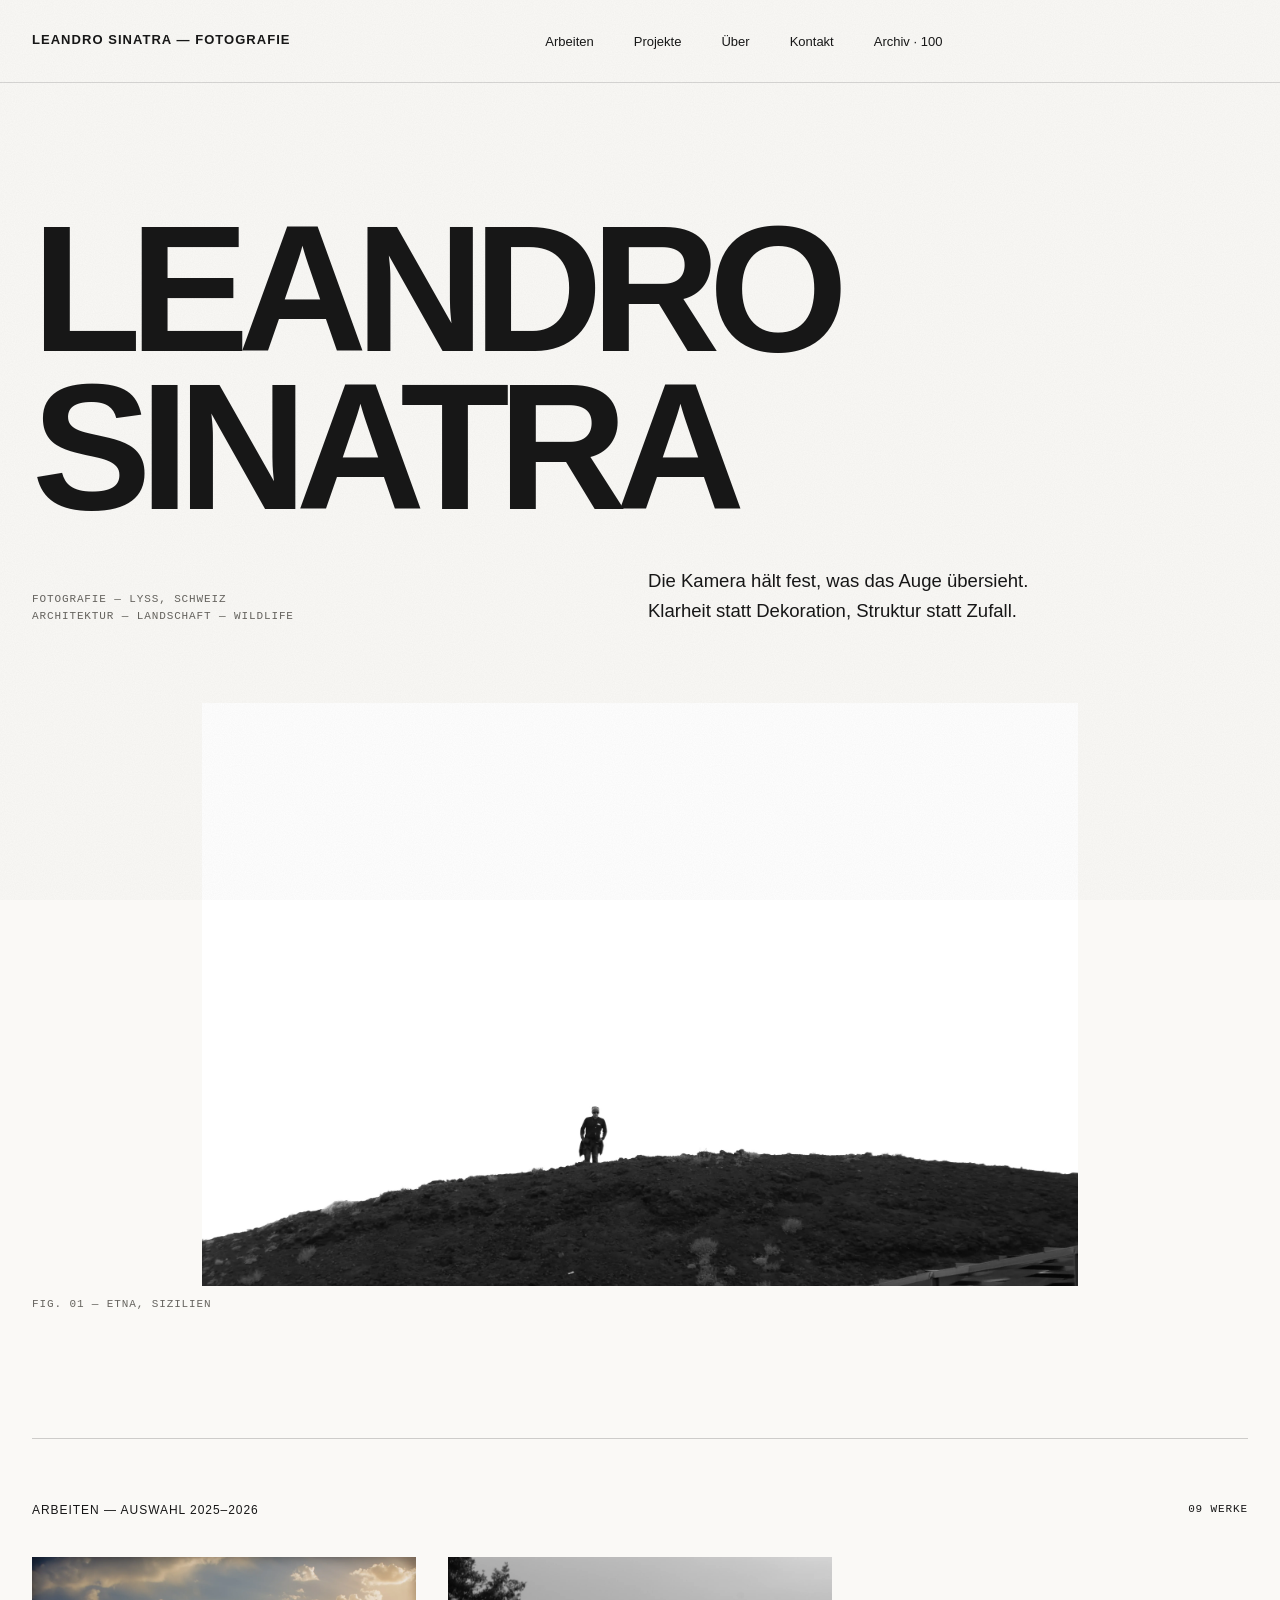
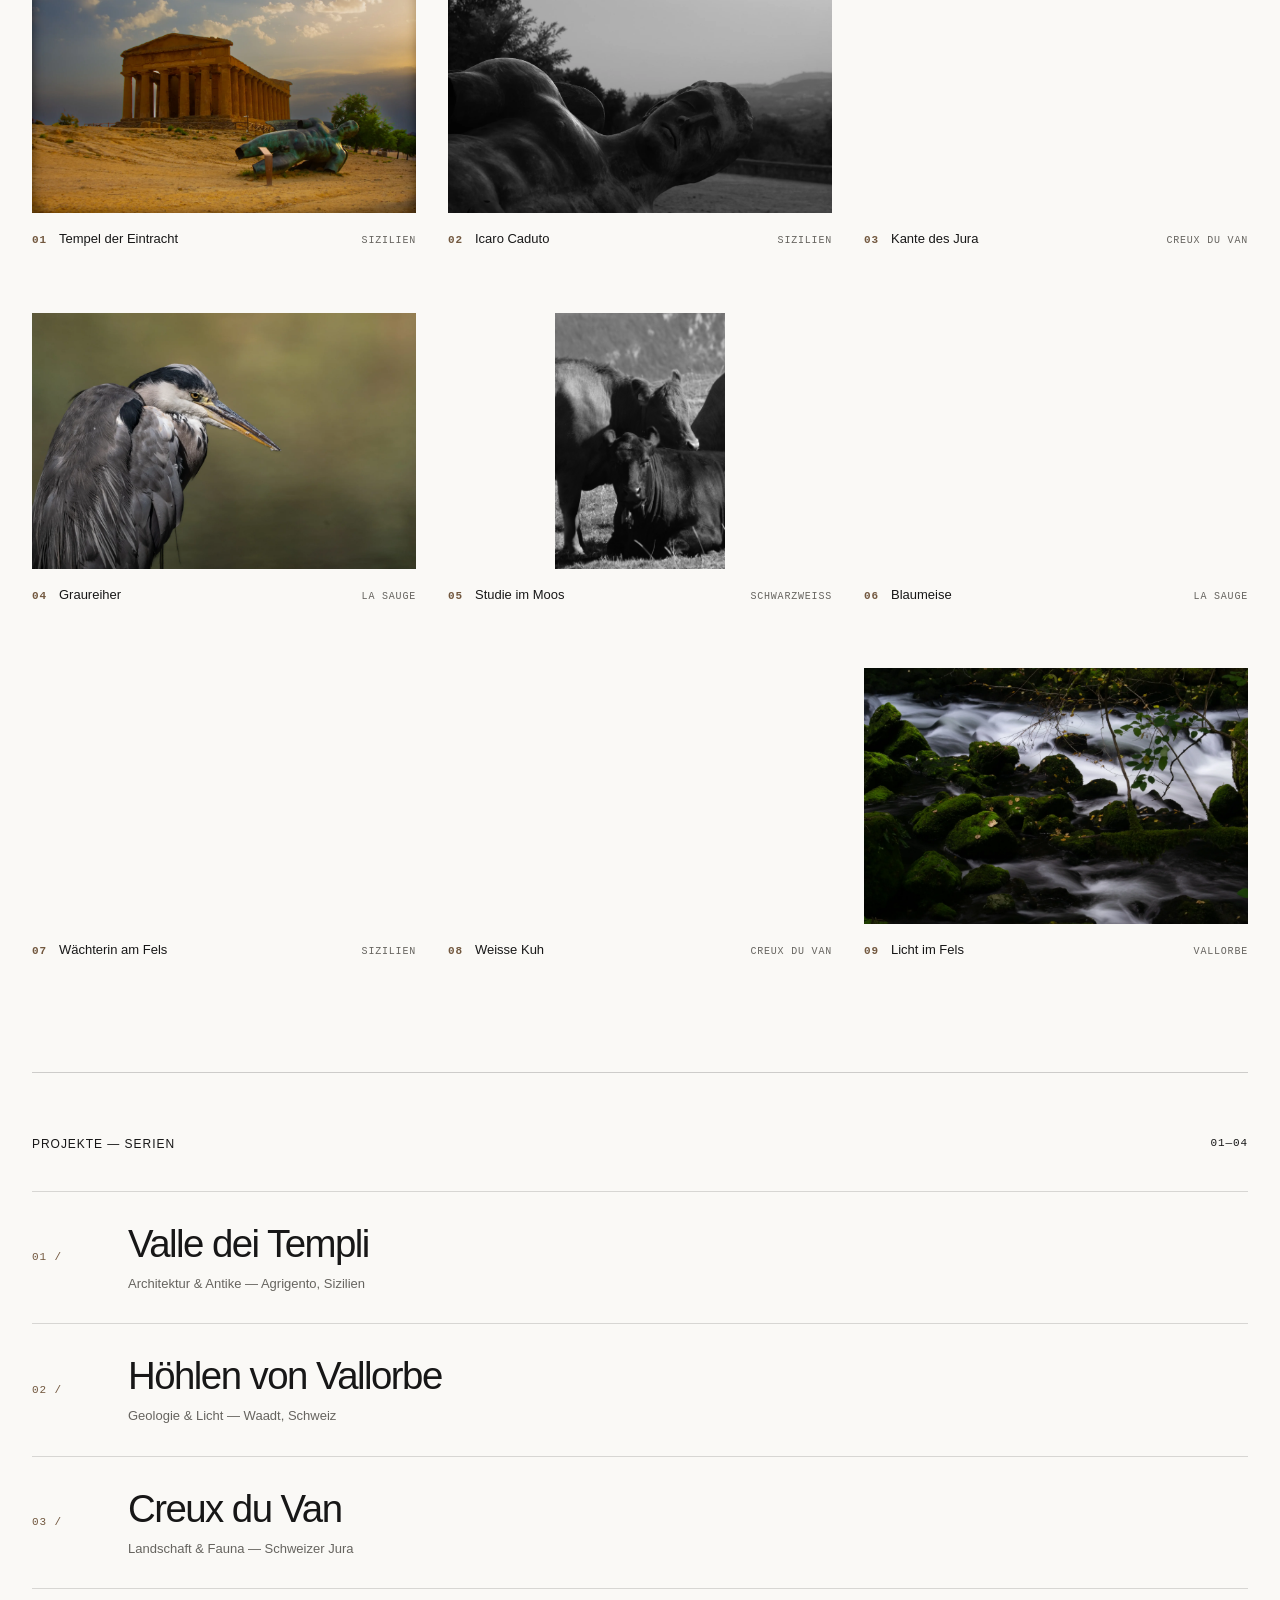
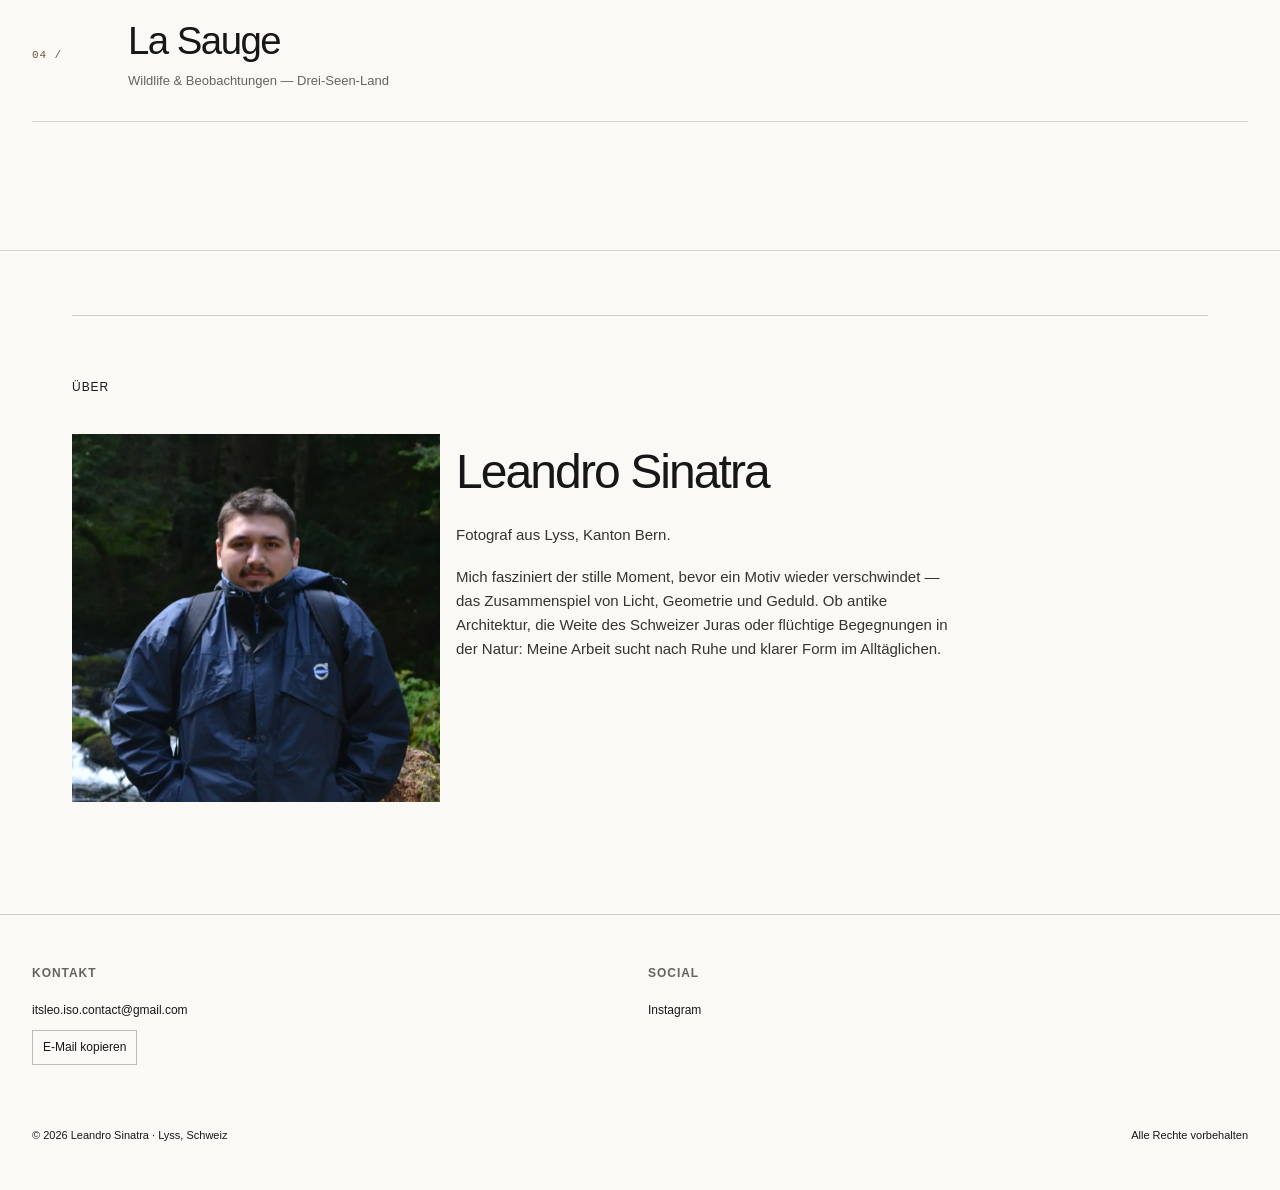
==== commit a35e5bf2: "Add tasteful Swiss-editorial animations and refined reduced-motion support" ====
--- a/index.html
+++ b/index.html
@@ -65,39 +65,39 @@
     </div>
 
     <div class="grid portfolio-grid">
-      <article class="work-card" data-work-index="1">
+      <article class="work-card" data-work-index="1" data-reveal>
         <img src="Arbeiten/temple-of-concordia-sicily.webp" alt="Dorischer Tempel der Eintracht im warmen Licht des Valle dei Templi bei Agrigento, Sizilien" class="work-item" width="2200" height="1467" loading="lazy" decoding="async">
         <div class="work-caption"><span class="idx">01</span><span class="work-title">Tempel der Eintracht</span><span class="work-location">Sizilien</span></div>
       </article>
-      <article class="work-card" data-work-index="2">
+      <article class="work-card" data-work-index="2" data-reveal data-reveal-delay="50">
         <img src="Arbeiten/icaro-caduto-sicily.webp" alt="Skulptur des gefallenen Ikarus vor antiken Ruinen im Valle dei Templi, Sizilien" class="work-item" width="2200" height="1467" loading="lazy" decoding="async">
         <div class="work-caption"><span class="idx">02</span><span class="work-title">Icaro Caduto</span><span class="work-location">Sizilien</span></div>
       </article>
-      <article class="work-card" data-work-index="3">
+      <article class="work-card" data-work-index="3" data-reveal data-reveal-delay="100">
         <img src="Arbeiten/creux-du-van-landscape.webp" alt="Weite Landschaft am Creux du Van mit rauer Jura-Felsformation und offenem Himmel" class="work-item" width="1467" height="2200" loading="lazy" decoding="async">
         <div class="work-caption"><span class="idx">03</span><span class="work-title">Kante des Jura</span><span class="work-location">Creux du Van</span></div>
       </article>
-      <article class="work-card" data-work-index="4">
+      <article class="work-card" data-work-index="4" data-reveal>
         <img src="Arbeiten/grey-heron-la-sauge.webp" alt="Graureiher mit aufmerksamem Blick im Naturschutzgebiet La Sauge" class="work-item" width="2200" height="1467" loading="lazy" decoding="async">
         <div class="work-caption"><span class="idx">04</span><span class="work-title">Graureiher</span><span class="work-location">La Sauge</span></div>
       </article>
-      <article class="work-card" data-work-index="5">
+      <article class="work-card" data-work-index="5" data-reveal data-reveal-delay="50">
         <img src="Arbeiten/monochrome-moss-study.webp" alt="Schwarzweisse Detailstudie von Moos und feinen natürlichen Strukturen" class="work-item" width="1467" height="2200" loading="lazy" decoding="async">
         <div class="work-caption"><span class="idx">05</span><span class="work-title">Studie im Moos</span><span class="work-location">Schwarzweiss</span></div>
       </article>
-      <article class="work-card" data-work-index="6">
+      <article class="work-card" data-work-index="6" data-reveal data-reveal-delay="100">
         <img src="Arbeiten/blue-tit-la-sauge.webp" alt="Kleine Blaumeise auf einem Holzpfosten in weichem natürlichem Licht, La Sauge" class="work-item" width="1466" height="2200" loading="lazy" decoding="async">
         <div class="work-caption"><span class="idx">06</span><span class="work-title">Blaumeise</span><span class="work-location">La Sauge</span></div>
       </article>
-      <article class="work-card" data-work-index="7">
+      <article class="work-card" data-work-index="7" data-reveal>
         <img src="Arbeiten/cat-sicily.webp" alt="Katze im Halbschatten auf warmem Stein in Sizilien" class="work-item" width="1467" height="2200" loading="lazy" decoding="async">
         <div class="work-caption"><span class="idx">07</span><span class="work-title">Wächterin am Fels</span><span class="work-location">Sizilien</span></div>
       </article>
-      <article class="work-card" data-work-index="8">
+      <article class="work-card" data-work-index="8" data-reveal data-reveal-delay="50">
         <img src="Arbeiten/white-cow-creux-du-van.webp" alt="Weisse Kuh auf einer Weide am Creux du Van im Schweizer Jura" class="work-item" width="1467" height="2200" loading="lazy" decoding="async">
         <div class="work-caption"><span class="idx">08</span><span class="work-title">Weisse Kuh</span><span class="work-location">Creux du Van</span></div>
       </article>
-      <article class="work-card" data-work-index="9">
+      <article class="work-card" data-work-index="9" data-reveal data-reveal-delay="100">
         <img src="Arbeiten/vallorbe-caves.webp" alt="Licht und feuchte Felsstrukturen in den Höhlen von Vallorbe" class="work-item" width="2200" height="1467" loading="lazy" decoding="async">
         <div class="work-caption"><span class="idx">09</span><span class="work-title">Licht im Fels</span><span class="work-location">Vallorbe</span></div>
       </article>
@@ -108,16 +108,16 @@
     <div class="grid">
       <div class="section-label"><span>PROJEKTE — SERIEN</span><span class="section-count">01—04</span></div>
       <div class="project-list-home">
-        <a class="project-row" href="projekte.html#projekt-01">
+        <a class="project-row" href="projekte.html#projekt-01" data-reveal>
           <span class="project-kicker">01 /</span><div><h3>Valle dei Templi</h3><p>Architektur &amp; Antike — Agrigento, Sizilien</p></div>
         </a>
-        <a class="project-row" href="projekte.html#projekt-02">
+        <a class="project-row" href="projekte.html#projekt-02" data-reveal data-reveal-delay="40">
           <span class="project-kicker">02 /</span><div><h3>Höhlen von Vallorbe</h3><p>Geologie &amp; Licht — Waadt, Schweiz</p></div>
         </a>
-        <a class="project-row" href="projekte.html#projekt-03">
+        <a class="project-row" href="projekte.html#projekt-03" data-reveal data-reveal-delay="80">
           <span class="project-kicker">03 /</span><div><h3>Creux du Van</h3><p>Landschaft &amp; Fauna — Schweizer Jura</p></div>
         </a>
-        <a class="project-row" href="projekte.html#projekt-04">
+        <a class="project-row" href="projekte.html#projekt-04" data-reveal data-reveal-delay="120">
           <span class="project-kicker">04 /</span><div><h3>La Sauge</h3><p>Wildlife &amp; Beobachtungen — Drei-Seen-Land</p></div>
         </a>
       </div>
@@ -129,10 +129,10 @@
       <div class="section-label">ÜBER</div>
     </div>
     <div class="grid">
-      <div class="about-portrait">
+      <div class="about-portrait" data-reveal>
         <img src="Arbeiten/leandro-sinatra-portrait.webp" alt="Porträt von Leandro Sinatra in einer Höhle" class="work-item" width="1000" height="1000" loading="lazy" decoding="async">
       </div>
-      <div class="about-text">
+      <div class="about-text" data-reveal data-reveal-delay="60">
         <h2>Leandro Sinatra</h2>
         <p>Fotograf aus Lyss, Kanton Bern.</p>
         <p>Mich fasziniert der stille Moment, bevor ein Motiv wieder verschwindet — das Zusammenspiel von Licht, Geometrie und Geduld. Ob antike Architektur, die Weite des Schweizer Juras oder flüchtige Begegnungen in der Natur: Meine Arbeit sucht nach Ruhe und klarer Form im Alltäglichen.</p>
--- a/styles.css
+++ b/styles.css
@@ -17,6 +17,12 @@
   --header-height: 72px;
   --font-sans: 'Switzer', 'Helvetica Neue', Helvetica, Arial, sans-serif;
   --font-mono: ui-monospace, 'SFMono-Regular', Menlo, Consolas, monospace;
+  --ease-out: cubic-bezier(0.23, 1, 0.32, 1);
+  --ease-in-out: cubic-bezier(0.77, 0, 0.175, 1);
+  --dur-press: 160ms;
+  --dur-ui: 200ms;
+  --dur-modal: 220ms;
+  --dur-reveal: 280ms;
 }
 
 @media (prefers-color-scheme: light) {
@@ -138,15 +144,18 @@
   border: 0;
   padding: 0;
   cursor: pointer;
+  transition: color var(--dur-ui, 200ms) ease;
 }
 
 nav.site-nav a[aria-current="page"] {
   font-weight: 700;
 }
 
-nav.site-nav a:hover,
-nav.site-nav .dropdown-toggle:hover {
-  color: var(--accent);
+@media (hover: hover) and (pointer: fine) {
+  nav.site-nav a:hover,
+  nav.site-nav .dropdown-toggle:hover {
+    color: var(--accent);
+  }
 }
 
 /* ---------- DROPDOWN: PROJEKTE ---------- */
@@ -164,12 +173,27 @@
   background-color: var(--panel);
   border: 1px solid var(--border);
   padding: calc(var(--unit) * 2) 0;
-  display: none;
   z-index: 10;
+  transform-origin: top left;
+  opacity: 0;
+  visibility: hidden;
+  pointer-events: none;
+  transform: translateY(-4px) scale(0.96);
+  transition:
+    opacity 140ms var(--ease-out, cubic-bezier(0.23, 1, 0.32, 1)),
+    transform 140ms var(--ease-out, cubic-bezier(0.23, 1, 0.32, 1)),
+    visibility 0s linear 140ms;
 }
 
 .nav-item.is-open .dropdown {
-  display: block;
+  opacity: 1;
+  visibility: visible;
+  pointer-events: auto;
+  transform: translateY(0) scale(1);
+  transition:
+    opacity 180ms var(--ease-out, cubic-bezier(0.23, 1, 0.32, 1)),
+    transform 180ms var(--ease-out, cubic-bezier(0.23, 1, 0.32, 1)),
+    visibility 0s linear 0s;
 }
 
 .dropdown a {
@@ -177,6 +201,9 @@
   padding: calc(var(--unit) * 1.25) calc(var(--unit) * 3);
   font-size: 12px;
   font-weight: 400;
+  transition:
+    background-color var(--dur-press, 160ms) ease,
+    color var(--dur-press, 160ms) ease;
 }
 
 .dropdown a:hover,
@@ -295,11 +322,13 @@
   object-fit: contain;
   background: transparent;
   cursor: zoom-in;
-  transition: opacity 0.4s cubic-bezier(0.22, 1, 0.36, 1);
-}
-
-.portfolio-grid .work-item:hover {
-  opacity: 0.88;
+  transition: opacity var(--dur-ui, 200ms) ease;
+}
+
+@media (hover: hover) and (pointer: fine) {
+  .portfolio-grid .work-item:hover {
+    opacity: 0.88;
+  }
 }
 
 .work-caption {
@@ -368,7 +397,7 @@
   align-items: center;
   padding: clamp(20px, 2.5vw, 30px) 0;
   border-bottom: 1px solid var(--border-subtle);
-  transition: border-color 0.25s ease;
+  transition: border-color var(--dur-ui, 200ms) ease;
 }
 
 .project-row:first-child {
@@ -383,7 +412,7 @@
   font-size: clamp(22px, 3vw, 40px);
   font-weight: 500;
   letter-spacing: -0.04em;
-  transition: color 0.25s ease;
+  transition: color var(--dur-ui, 200ms) ease;
 }
 
 .project-row p {
@@ -393,9 +422,14 @@
   margin-top: 8px;
 }
 
-.project-row:hover h3,
 .project-row:focus-visible h3 {
   color: var(--accent);
+}
+
+@media (hover: hover) and (pointer: fine) {
+  .project-row:hover h3 {
+    color: var(--accent);
+  }
 }
 
 /* ---------- HOME: ABOUT ---------- */
@@ -481,16 +515,18 @@
   color: var(--muted);
   font-size: 13px;
   line-height: 1.4;
-  transition: color 0.2s ease;
-}
-
-.project-list a:hover,
+  transition: color var(--dur-ui, 200ms) ease;
+}
+
 .project-list a.active {
   color: var(--fg);
-}
-
-.project-list a.active {
   font-weight: 700;
+}
+
+@media (hover: hover) and (pointer: fine) {
+  .project-list a:hover {
+    color: var(--fg);
+  }
 }
 
 .project-content {
@@ -499,21 +535,23 @@
 
 .project-section {
   display: none;
+  opacity: 0;
+  transform: translateY(6px);
+  transition:
+    opacity var(--dur-modal, 220ms) var(--ease-out, cubic-bezier(0.23, 1, 0.32, 1)),
+    transform var(--dur-modal, 220ms) var(--ease-out, cubic-bezier(0.23, 1, 0.32, 1));
 }
 
 .project-section.visible {
   display: block;
-  animation: projectFade 0.35s ease;
-}
-
-@keyframes projectFade {
-  from {
+  opacity: 1;
+  transform: translateY(0);
+}
+
+@starting-style {
+  .project-section.visible {
     opacity: 0;
-    transform: translateY(10px);
-  }
-  to {
-    opacity: 1;
-    transform: translateY(0);
+    transform: translateY(6px);
   }
 }
 
@@ -558,11 +596,13 @@
   width: 100%;
   height: auto;
   object-fit: contain;
-  transition: transform 0.5s ease;
-}
-
-.photo-wrapper:hover img {
-  transform: scale(1.01);
+  transition: opacity var(--dur-ui, 200ms) ease;
+}
+
+@media (hover: hover) and (pointer: fine) {
+  .photo-wrapper:hover img {
+    opacity: 0.88;
+  }
 }
 
 /* ---------- WEEKLY ARCHIVE (100.HTML) ---------- */
@@ -615,7 +655,7 @@
   object-fit: cover;
   display: block;
   opacity: 1;
-  transition: opacity 0.35s ease;
+  transition: opacity var(--dur-modal, 220ms) var(--ease-out, cubic-bezier(0.23, 1, 0.32, 1));
 }
 
 .photo-frame img.is-loading {
@@ -634,16 +674,14 @@
   display: flex;
   align-items: center;
   justify-content: center;
-  transition: background 0.15s ease, color 0.15s ease, transform 0.1s ease;
-}
-
-.nav-arrow:hover:not(:disabled) {
-  background: var(--fg);
-  color: var(--bg);
+  transition:
+    background-color var(--dur-press, 160ms) ease,
+    color var(--dur-press, 160ms) ease,
+    transform var(--dur-press, 160ms) var(--ease-out, cubic-bezier(0.23, 1, 0.32, 1));
 }
 
 .nav-arrow:active:not(:disabled) {
-  transform: scale(0.92);
+  transform: scale(0.97);
 }
 
 .nav-arrow:disabled {
@@ -676,9 +714,16 @@
   right: -1.5px;
 }
 
-.nav-arrow:hover:not(:disabled)::before,
-.nav-arrow:hover:not(:disabled)::after {
-  background: var(--bg);
+@media (hover: hover) and (pointer: fine) {
+  .nav-arrow:hover:not(:disabled) {
+    background: var(--fg);
+    color: var(--bg);
+  }
+
+  .nav-arrow:hover:not(:disabled)::before,
+  .nav-arrow:hover:not(:disabled)::after {
+    background: var(--bg);
+  }
 }
 
 .weekly-meta {
@@ -746,12 +791,21 @@
   border: 1px solid var(--border-strong);
   padding: 10px 16px;
   font-size: 13px;
-  transition: border-color 0.2s ease, color 0.2s ease;
-}
-
-.not-found-actions a:hover {
-  border-color: var(--accent);
-  color: var(--accent);
+  transition:
+    border-color var(--dur-ui, 200ms) ease,
+    color var(--dur-ui, 200ms) ease,
+    transform var(--dur-press, 160ms) var(--ease-out, cubic-bezier(0.23, 1, 0.32, 1));
+}
+
+.not-found-actions a:active {
+  transform: scale(0.97);
+}
+
+@media (hover: hover) and (pointer: fine) {
+  .not-found-actions a:hover {
+    border-color: var(--accent);
+    color: var(--accent);
+  }
 }
 
 /* ---------- FOOTER ---------- */
@@ -787,22 +841,34 @@
 .footer-col a {
   display: inline-block;
   position: relative;
-  transition: color 0.25s ease, text-shadow 0.25s ease, transform 0.25s ease;
-}
-
-.footer-col a:hover,
+  transition: color var(--dur-ui, 200ms) ease, text-shadow var(--dur-ui, 200ms) ease, transform var(--dur-ui, 200ms) var(--ease-out, cubic-bezier(0.23, 1, 0.32, 1));
+}
+
 .footer-col a:focus-visible {
   color: var(--accent);
-  transform: translateY(-1px);
-}
-
-.footer-col-3 a:hover,
+}
+
 .footer-col-3 a:focus-visible {
   background: linear-gradient(90deg, #feda75 0%, #fa7e1e 25%, #d62976 50%, #962fbf 75%, #4f5bd5 100%);
   -webkit-background-clip: text;
   background-clip: text;
   -webkit-text-fill-color: transparent;
   text-shadow: 0 0 10px rgba(214, 36, 159, 0.35);
+}
+
+@media (hover: hover) and (pointer: fine) {
+  .footer-col a:hover {
+    color: var(--accent);
+    transform: translateY(-1px);
+  }
+
+  .footer-col-3 a:hover {
+    background: linear-gradient(90deg, #feda75 0%, #fa7e1e 25%, #d62976 50%, #962fbf 75%, #4f5bd5 100%);
+    -webkit-background-clip: text;
+    background-clip: text;
+    -webkit-text-fill-color: transparent;
+    text-shadow: 0 0 10px rgba(214, 36, 159, 0.35);
+  }
 }
 
 .copy-email {
@@ -813,17 +879,38 @@
   font: inherit;
   cursor: pointer;
   margin-top: 8px;
-}
-
-.copy-email:hover {
-  border-color: var(--accent);
-  color: var(--accent);
+  transition:
+    border-color var(--dur-ui, 200ms) ease,
+    color var(--dur-ui, 200ms) ease,
+    transform var(--dur-press, 160ms) var(--ease-out, cubic-bezier(0.23, 1, 0.32, 1));
+}
+
+.copy-email:active {
+  transform: scale(0.97);
+}
+
+@media (hover: hover) and (pointer: fine) {
+  .copy-email:hover {
+    border-color: var(--accent);
+    color: var(--accent);
+  }
 }
 
 .copy-status {
+  display: inline-block;
   margin-left: 8px;
   font-size: 11px;
   color: var(--accent);
+  opacity: 0;
+  transform: translateX(-4px);
+  transition:
+    opacity 180ms var(--ease-out, cubic-bezier(0.23, 1, 0.32, 1)),
+    transform 180ms var(--ease-out, cubic-bezier(0.23, 1, 0.32, 1));
+}
+
+.copy-status.is-visible {
+  opacity: 1;
+  transform: translateX(0);
 }
 
 .footer-bottom {
@@ -841,14 +928,25 @@
   inset: 0;
   z-index: 10000;
   background: var(--lightbox-bg);
-  display: none;
+  display: flex;
   align-items: center;
   justify-content: center;
   padding: 24px;
+  opacity: 0;
+  visibility: hidden;
+  pointer-events: none;
+  transition:
+    opacity 170ms var(--ease-out, cubic-bezier(0.23, 1, 0.32, 1)),
+    visibility 0s linear 170ms;
 }
 
 .lightbox.is-open {
-  display: flex;
+  opacity: 1;
+  visibility: visible;
+  pointer-events: auto;
+  transition:
+    opacity var(--dur-modal, 220ms) var(--ease-out, cubic-bezier(0.23, 1, 0.32, 1)),
+    visibility 0s linear 0s;
 }
 
 .lightbox img {
@@ -857,6 +955,20 @@
   width: auto;
   height: auto;
   object-fit: contain;
+  transform-origin: center;
+  opacity: 0;
+  transform: scale(0.96);
+  transition:
+    opacity 170ms var(--ease-out, cubic-bezier(0.23, 1, 0.32, 1)),
+    transform 170ms var(--ease-out, cubic-bezier(0.23, 1, 0.32, 1));
+}
+
+.lightbox.is-open img {
+  opacity: 1;
+  transform: scale(1);
+  transition:
+    opacity var(--dur-modal, 220ms) var(--ease-out, cubic-bezier(0.23, 1, 0.32, 1)),
+    transform var(--dur-modal, 220ms) var(--ease-out, cubic-bezier(0.23, 1, 0.32, 1));
 }
 
 .lightbox-close {
@@ -870,12 +982,21 @@
   font: inherit;
   font-size: 12px;
   cursor: pointer;
-  transition: border-color 0.2s ease, color 0.2s ease;
-}
-
-.lightbox-close:hover {
-  border-color: var(--accent);
-  color: var(--accent);
+  transition:
+    border-color var(--dur-ui, 200ms) ease,
+    color var(--dur-ui, 200ms) ease,
+    transform var(--dur-press, 160ms) var(--ease-out, cubic-bezier(0.23, 1, 0.32, 1));
+}
+
+.lightbox-close:active {
+  transform: scale(0.97);
+}
+
+@media (hover: hover) and (pointer: fine) {
+  .lightbox-close:hover {
+    border-color: var(--accent);
+    color: var(--accent);
+  }
 }
 
 .lightbox-caption {
@@ -893,6 +1014,22 @@
   overflow: hidden;
 }
 
+/* ---------- SCROLL REVEALS ---------- */
+
+.js-reveal [data-reveal] {
+  opacity: 0;
+  transform: translateY(12px);
+  transition:
+    opacity var(--dur-reveal, 280ms) var(--ease-out, cubic-bezier(0.23, 1, 0.32, 1)),
+    transform var(--dur-reveal, 280ms) var(--ease-out, cubic-bezier(0.23, 1, 0.32, 1));
+  transition-delay: var(--reveal-delay, 0ms);
+}
+
+.js-reveal [data-reveal].is-revealed {
+  opacity: 1;
+  transform: translateY(0);
+}
+
 /* =====================================================
    RESPONSIVE — TABLET (≤ 860px)
    ===================================================== */
@@ -949,6 +1086,11 @@
 
   .portfolio-grid .work-card {
     grid-column: 1 / 5;
+  }
+
+  .js-reveal .portfolio-grid .work-card[data-reveal] {
+    --reveal-delay: 0ms;
+    transition-delay: 0ms;
   }
 
   .project-row {
@@ -1057,10 +1199,15 @@
   .dropdown {
     left: 50%;
     right: auto;
-    transform: translateX(-50%);
+    transform-origin: top center;
+    transform: translateX(-50%) translateY(-4px) scale(0.96);
     width: max-content;
     min-width: min(200px, calc(100vw - 24px));
     max-width: calc(100vw - 24px);
+  }
+
+  .nav-item.is-open .dropdown {
+    transform: translateX(-50%) translateY(0) scale(1);
   }
 
   section.hero {
@@ -1206,12 +1353,39 @@
 /* ---------- REDUCED MOTION ---------- */
 
 @media (prefers-reduced-motion: reduce) {
+  html {
+    scroll-behavior: auto;
+  }
+
   *,
   *::before,
   *::after {
-    scroll-behavior: auto !important;
     animation-duration: 0.01ms !important;
     animation-iteration-count: 1 !important;
-    transition-duration: 0.01ms !important;
-  }
-}
+  }
+
+  /* Keep gentle opacity/color feedback while removing positional movement. */
+  .dropdown,
+  .lightbox img,
+  .project-section,
+  .footer-col a,
+  .nav-arrow,
+  .copy-email,
+  .lightbox-close,
+  .not-found-actions a,
+  .copy-status,
+  [data-reveal] {
+    transform: none !important;
+    transition-property: opacity, color, background-color, border-color, visibility;
+    transition-duration: 180ms;
+    transition-timing-function: ease;
+    transition-delay: 0ms !important;
+  }
+
+  @media (max-width: 600px) {
+    .dropdown,
+    .nav-item.is-open .dropdown {
+      transform: translateX(-50%) !important;
+    }
+  }
+}
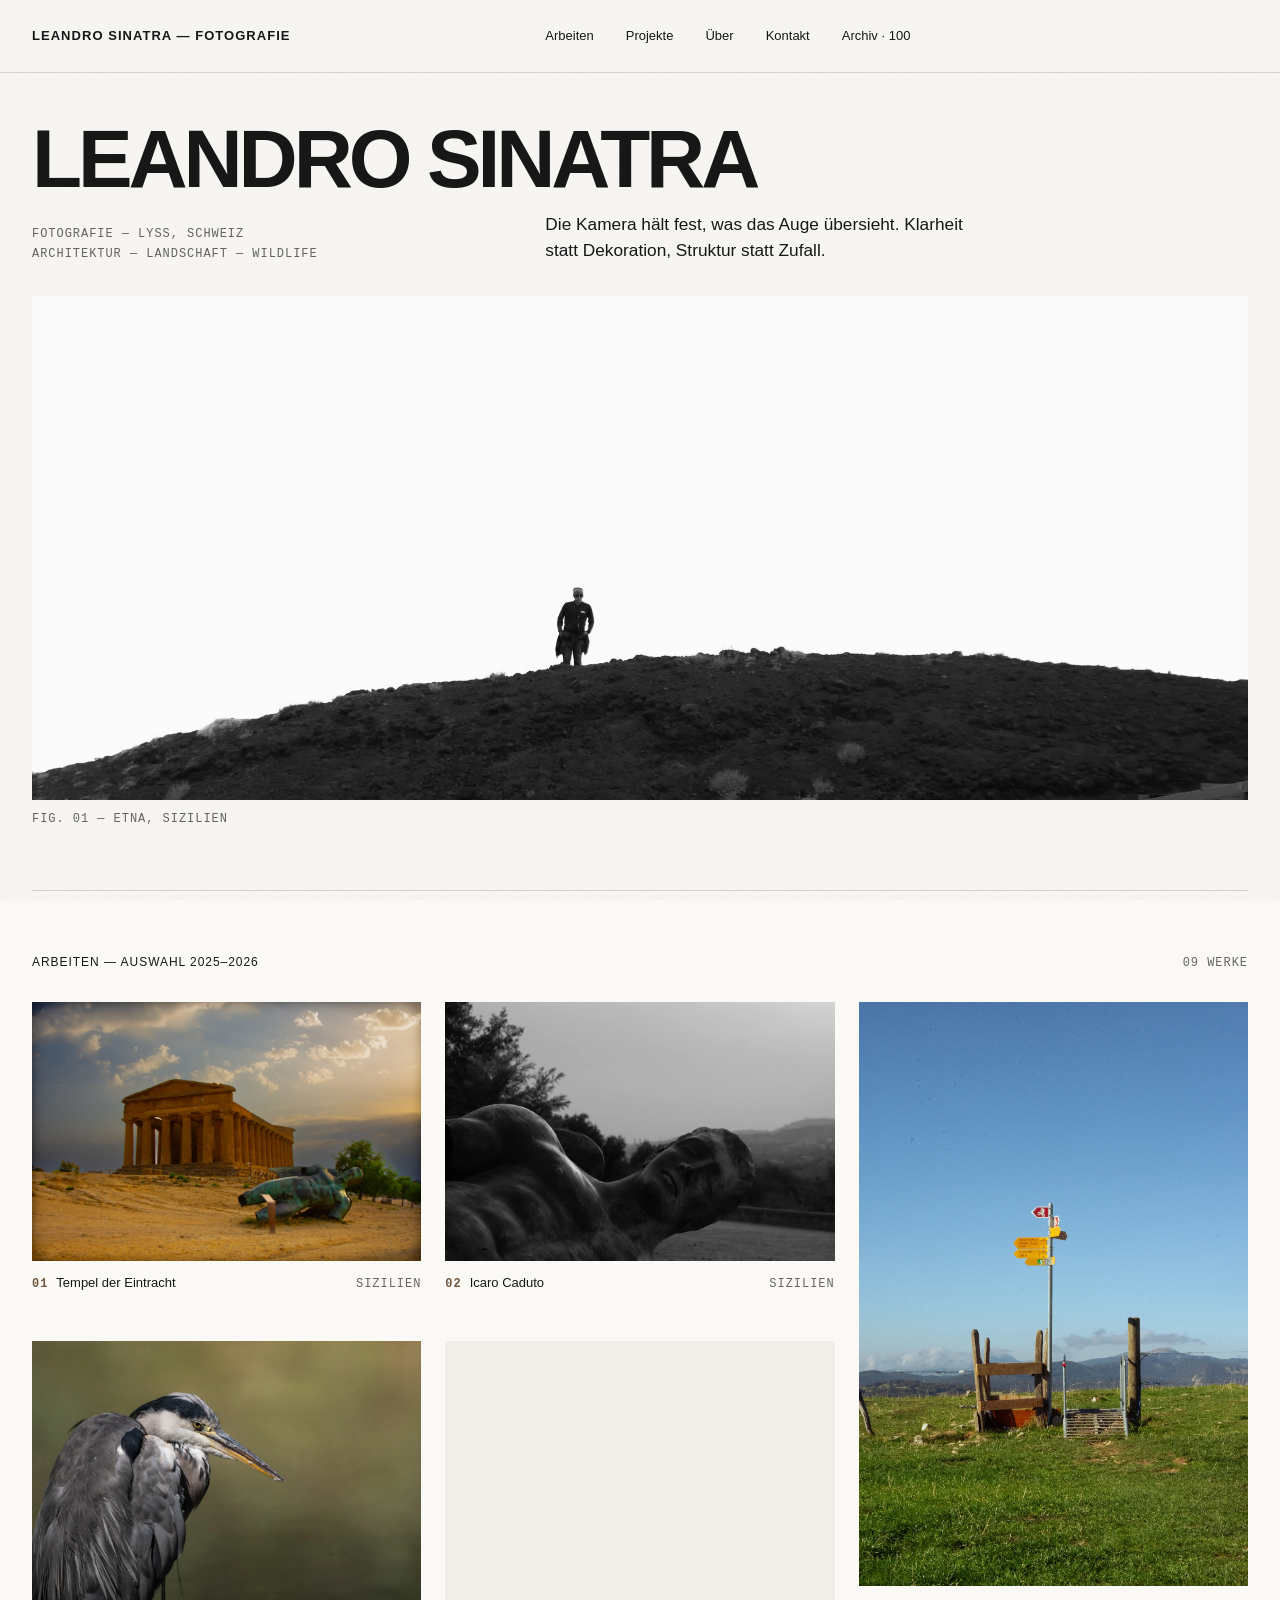
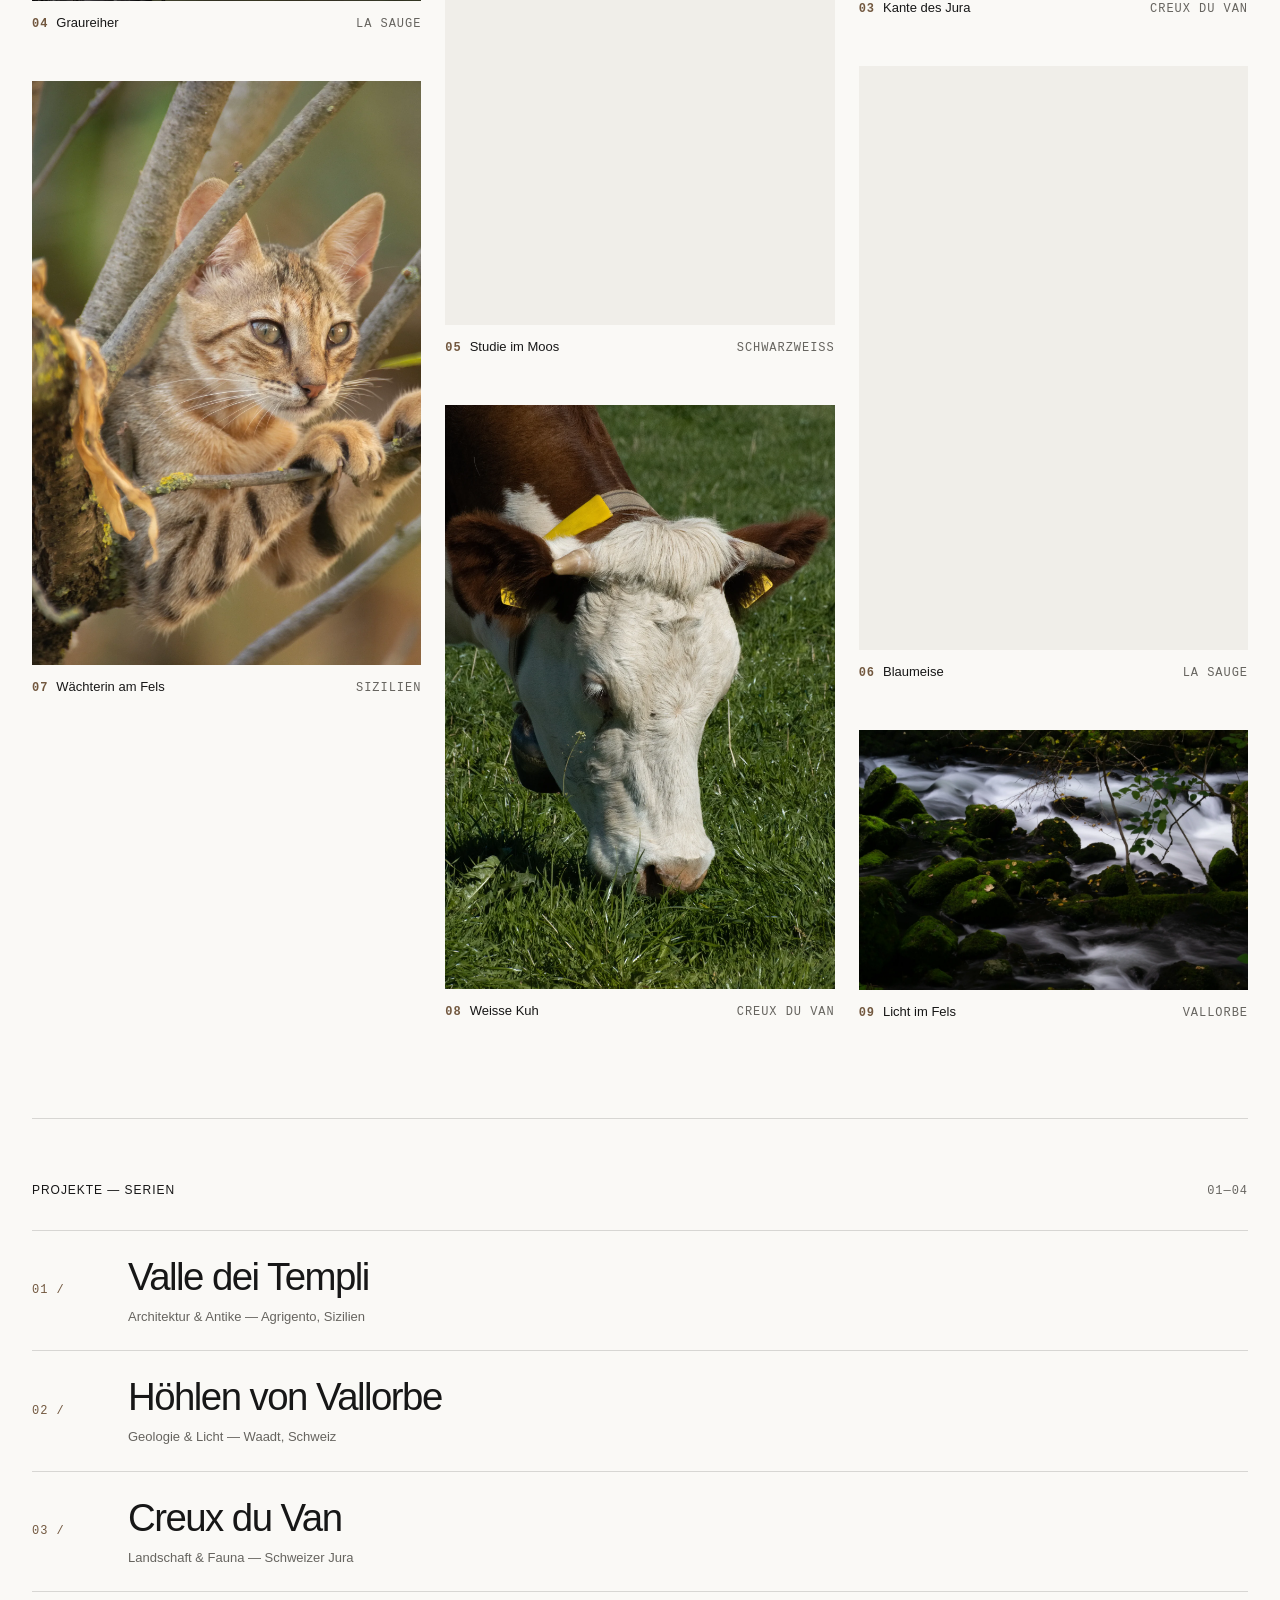
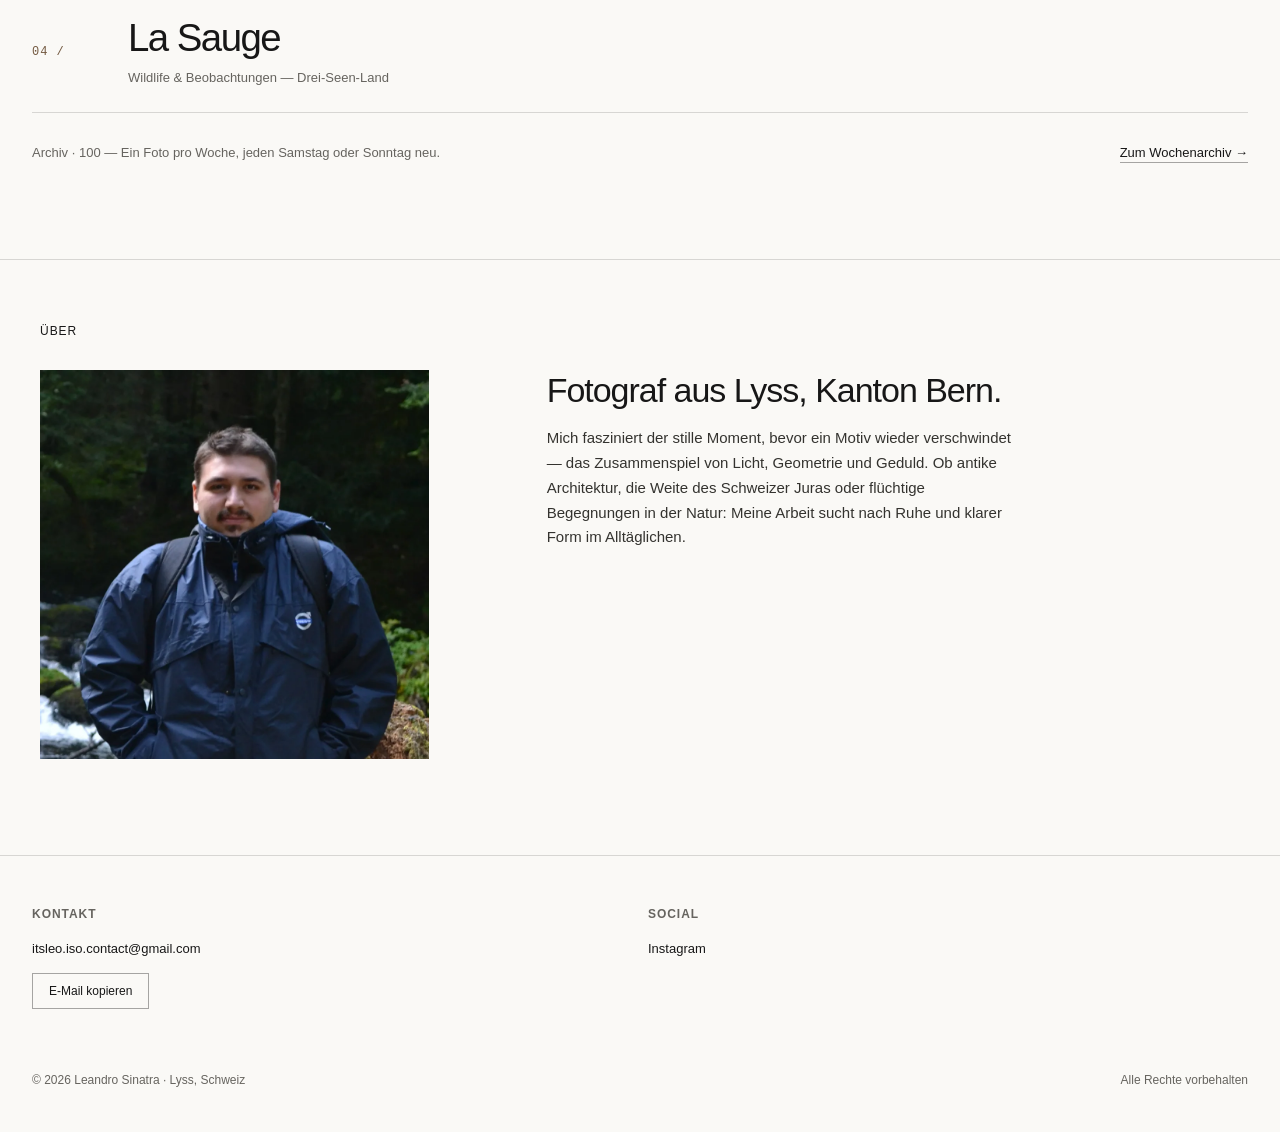
==== commit fd7f707f: "Refactor layout, typography/spacing tokens, and components from design critique" ====
--- a/index.html
+++ b/index.html
@@ -28,9 +28,9 @@
 <body>
 
 <header class="site-header grid">
-  <a href="index.html" class="name">LEANDRO SINATRA — FOTOGRAFIE</a>
+  <a href="index.html" class="site-header__name">LEANDRO SINATRA — FOTOGRAFIE</a>
   <nav class="site-nav" aria-label="Hauptnavigation">
-    <a href="#home">Arbeiten</a>
+    <a href="#arbeiten">Arbeiten</a>
     <div class="nav-item" data-dropdown>
       <button type="button" class="dropdown-toggle" aria-expanded="false" aria-haspopup="true" aria-controls="projekte-dropdown">Projekte</button>
       <div class="dropdown" id="projekte-dropdown">
@@ -44,97 +44,130 @@
     </div>
     <a href="#ueber">Über</a>
     <a href="#kontakt">Kontakt</a>
-    <a href="100.html">Archiv · 100</a>
+    <a href="100.html" aria-label="Archiv 100 — Ein Foto pro Woche">Archiv · 100</a>
   </nav>
 </header>
 
 <main>
   <section class="hero grid">
-    <h1>LEANDRO<br>SINATRA</h1>
-    <div class="hero-meta">FOTOGRAFIE — LYSS, SCHWEIZ<br>Architektur — Landschaft — Wildlife</div>
+    <h1>LEANDRO SINATRA</h1>
+    <div class="hero-meta mono-label">FOTOGRAFIE — LYSS, SCHWEIZ<br>Architektur — Landschaft — Wildlife</div>
     <div class="hero-statement">Die Kamera hält fest, was das Auge übersieht. Klarheit statt Dekoration, Struktur statt Zufall.</div>
     <figure class="hero-photo-wrap">
       <img class="hero-photo" src="Arbeiten/mount-etna-sicily.webp" alt="Vulkan Ätna über der Landschaft Siziliens" width="2200" height="1467" fetchpriority="high" loading="eager" decoding="async">
-      <figcaption class="hero-figure-caption">FIG. 01 — ETNA, SIZILIEN</figcaption>
+      <figcaption class="hero-figure-caption mono-label">FIG. 01 — ETNA, SIZILIEN</figcaption>
     </figure>
   </section>
 
-  <section class="portfolio" id="home">
-    <div class="grid">
-      <div class="section-label"><span>ARBEITEN — AUSWAHL 2025–2026</span><span class="section-count">09 WERKE</span></div>
-    </div>
-
-    <div class="grid portfolio-grid">
-      <article class="work-card" data-work-index="1" data-reveal>
-        <img src="Arbeiten/temple-of-concordia-sicily.webp" alt="Dorischer Tempel der Eintracht im warmen Licht des Valle dei Templi bei Agrigento, Sizilien" class="work-item" width="2200" height="1467" loading="lazy" decoding="async">
-        <div class="work-caption"><span class="idx">01</span><span class="work-title">Tempel der Eintracht</span><span class="work-location">Sizilien</span></div>
-      </article>
-      <article class="work-card" data-work-index="2" data-reveal data-reveal-delay="50">
-        <img src="Arbeiten/icaro-caduto-sicily.webp" alt="Skulptur des gefallenen Ikarus vor antiken Ruinen im Valle dei Templi, Sizilien" class="work-item" width="2200" height="1467" loading="lazy" decoding="async">
-        <div class="work-caption"><span class="idx">02</span><span class="work-title">Icaro Caduto</span><span class="work-location">Sizilien</span></div>
-      </article>
-      <article class="work-card" data-work-index="3" data-reveal data-reveal-delay="100">
-        <img src="Arbeiten/creux-du-van-landscape.webp" alt="Weite Landschaft am Creux du Van mit rauer Jura-Felsformation und offenem Himmel" class="work-item" width="1467" height="2200" loading="lazy" decoding="async">
-        <div class="work-caption"><span class="idx">03</span><span class="work-title">Kante des Jura</span><span class="work-location">Creux du Van</span></div>
-      </article>
-      <article class="work-card" data-work-index="4" data-reveal>
-        <img src="Arbeiten/grey-heron-la-sauge.webp" alt="Graureiher mit aufmerksamem Blick im Naturschutzgebiet La Sauge" class="work-item" width="2200" height="1467" loading="lazy" decoding="async">
-        <div class="work-caption"><span class="idx">04</span><span class="work-title">Graureiher</span><span class="work-location">La Sauge</span></div>
-      </article>
-      <article class="work-card" data-work-index="5" data-reveal data-reveal-delay="50">
-        <img src="Arbeiten/monochrome-moss-study.webp" alt="Schwarzweisse Detailstudie von Moos und feinen natürlichen Strukturen" class="work-item" width="1467" height="2200" loading="lazy" decoding="async">
-        <div class="work-caption"><span class="idx">05</span><span class="work-title">Studie im Moos</span><span class="work-location">Schwarzweiss</span></div>
-      </article>
-      <article class="work-card" data-work-index="6" data-reveal data-reveal-delay="100">
-        <img src="Arbeiten/blue-tit-la-sauge.webp" alt="Kleine Blaumeise auf einem Holzpfosten in weichem natürlichem Licht, La Sauge" class="work-item" width="1466" height="2200" loading="lazy" decoding="async">
-        <div class="work-caption"><span class="idx">06</span><span class="work-title">Blaumeise</span><span class="work-location">La Sauge</span></div>
-      </article>
-      <article class="work-card" data-work-index="7" data-reveal>
-        <img src="Arbeiten/cat-sicily.webp" alt="Katze im Halbschatten auf warmem Stein in Sizilien" class="work-item" width="1467" height="2200" loading="lazy" decoding="async">
-        <div class="work-caption"><span class="idx">07</span><span class="work-title">Wächterin am Fels</span><span class="work-location">Sizilien</span></div>
-      </article>
-      <article class="work-card" data-work-index="8" data-reveal data-reveal-delay="50">
-        <img src="Arbeiten/white-cow-creux-du-van.webp" alt="Weisse Kuh auf einer Weide am Creux du Van im Schweizer Jura" class="work-item" width="1467" height="2200" loading="lazy" decoding="async">
-        <div class="work-caption"><span class="idx">08</span><span class="work-title">Weisse Kuh</span><span class="work-location">Creux du Van</span></div>
-      </article>
-      <article class="work-card" data-work-index="9" data-reveal data-reveal-delay="100">
-        <img src="Arbeiten/vallorbe-caves.webp" alt="Licht und feuchte Felsstrukturen in den Höhlen von Vallorbe" class="work-item" width="2200" height="1467" loading="lazy" decoding="async">
-        <div class="work-caption"><span class="idx">09</span><span class="work-title">Licht im Fels</span><span class="work-location">Vallorbe</span></div>
-      </article>
+  <section class="portfolio" id="arbeiten">
+    <div class="grid">
+      <h2 class="section-label"><span>ARBEITEN — AUSWAHL 2025–2026</span><span class="section-count mono-label">09 WERKE</span></h2>
+    </div>
+
+    <div class="grid">
+      <div class="gallery-masonry">
+        <div class="gallery-column">
+          <article class="media-card" data-work-index="1" data-reveal>
+            <div class="media-frame">
+              <img src="Arbeiten/temple-of-concordia-sicily.webp" alt="Dorischer Tempel der Eintracht im warmen Licht des Valle dei Templi bei Agrigento, Sizilien" class="photo photo--interactive" width="2200" height="1467" loading="lazy" decoding="async">
+            </div>
+            <div class="media-caption"><span class="media-caption__idx mono-label">01</span><span class="media-caption__title">Tempel der Eintracht</span><span class="media-caption__location mono-label">Sizilien</span></div>
+          </article>
+          <article class="media-card" data-work-index="4" data-reveal>
+            <div class="media-frame">
+              <img src="Arbeiten/grey-heron-la-sauge.webp" alt="Graureiher mit aufmerksamem Blick im Naturschutzgebiet La Sauge" class="photo photo--interactive" width="2200" height="1467" loading="lazy" decoding="async">
+            </div>
+            <div class="media-caption"><span class="media-caption__idx mono-label">04</span><span class="media-caption__title">Graureiher</span><span class="media-caption__location mono-label">La Sauge</span></div>
+          </article>
+          <article class="media-card" data-work-index="7" data-reveal>
+            <div class="media-frame">
+              <img src="Arbeiten/cat-sicily.webp" alt="Katze im Halbschatten auf warmem Stein in Sizilien" class="photo photo--interactive" width="1467" height="2200" loading="lazy" decoding="async">
+            </div>
+            <div class="media-caption"><span class="media-caption__idx mono-label">07</span><span class="media-caption__title">Wächterin am Fels</span><span class="media-caption__location mono-label">Sizilien</span></div>
+          </article>
+        </div>
+
+        <div class="gallery-column">
+          <article class="media-card" data-work-index="2" data-reveal data-reveal-delay="50">
+            <div class="media-frame">
+              <img src="Arbeiten/icaro-caduto-sicily.webp" alt="Skulptur des gefallenen Ikarus vor antiken Ruinen im Valle dei Templi, Sizilien" class="photo photo--interactive" width="2200" height="1467" loading="lazy" decoding="async">
+            </div>
+            <div class="media-caption"><span class="media-caption__idx mono-label">02</span><span class="media-caption__title">Icaro Caduto</span><span class="media-caption__location mono-label">Sizilien</span></div>
+          </article>
+          <article class="media-card" data-work-index="5" data-reveal data-reveal-delay="50">
+            <div class="media-frame">
+              <img src="Arbeiten/monochrome-moss-study.webp" alt="Schwarzweisse Detailstudie von Moos und feinen natürlichen Strukturen" class="photo photo--interactive" width="1467" height="2200" loading="lazy" decoding="async">
+            </div>
+            <div class="media-caption"><span class="media-caption__idx mono-label">05</span><span class="media-caption__title">Studie im Moos</span><span class="media-caption__location mono-label">Schwarzweiss</span></div>
+          </article>
+          <article class="media-card" data-work-index="8" data-reveal data-reveal-delay="50">
+            <div class="media-frame">
+              <img src="Arbeiten/white-cow-creux-du-van.webp" alt="Weisse Kuh auf einer Weide am Creux du Van im Schweizer Jura" class="photo photo--interactive" width="1467" height="2200" loading="lazy" decoding="async">
+            </div>
+            <div class="media-caption"><span class="media-caption__idx mono-label">08</span><span class="media-caption__title">Weisse Kuh</span><span class="media-caption__location mono-label">Creux du Van</span></div>
+          </article>
+        </div>
+
+        <div class="gallery-column">
+          <article class="media-card" data-work-index="3" data-reveal data-reveal-delay="100">
+            <div class="media-frame">
+              <img src="Arbeiten/creux-du-van-landscape.webp" alt="Weite Landschaft am Creux du Van mit rauer Jura-Felsformation und offenem Himmel" class="photo photo--interactive" width="1467" height="2200" loading="lazy" decoding="async">
+            </div>
+            <div class="media-caption"><span class="media-caption__idx mono-label">03</span><span class="media-caption__title">Kante des Jura</span><span class="media-caption__location mono-label">Creux du Van</span></div>
+          </article>
+          <article class="media-card" data-work-index="6" data-reveal data-reveal-delay="100">
+            <div class="media-frame">
+              <img src="Arbeiten/blue-tit-la-sauge.webp" alt="Kleine Blaumeise auf einem Holzpfosten in weichem natürlichem Licht, La Sauge" class="photo photo--interactive" width="1466" height="2200" loading="lazy" decoding="async">
+            </div>
+            <div class="media-caption"><span class="media-caption__idx mono-label">06</span><span class="media-caption__title">Blaumeise</span><span class="media-caption__location mono-label">La Sauge</span></div>
+          </article>
+          <article class="media-card" data-work-index="9" data-reveal data-reveal-delay="100">
+            <div class="media-frame">
+              <img src="Arbeiten/vallorbe-caves.webp" alt="Licht und feuchte Felsstrukturen in den Höhlen von Vallorbe" class="photo photo--interactive" width="2200" height="1467" loading="lazy" decoding="async">
+            </div>
+            <div class="media-caption"><span class="media-caption__idx mono-label">09</span><span class="media-caption__title">Licht im Fels</span><span class="media-caption__location mono-label">Vallorbe</span></div>
+          </article>
+        </div>
+      </div>
     </div>
   </section>
 
   <section class="projects-showcase" id="projekte">
     <div class="grid">
-      <div class="section-label"><span>PROJEKTE — SERIEN</span><span class="section-count">01—04</span></div>
-      <div class="project-list-home">
+      <h2 class="section-label"><span>PROJEKTE — SERIEN</span><span class="section-count mono-label">01—04</span></h2>
+      <div class="project-rows">
         <a class="project-row" href="projekte.html#projekt-01" data-reveal>
-          <span class="project-kicker">01 /</span><div><h3>Valle dei Templi</h3><p>Architektur &amp; Antike — Agrigento, Sizilien</p></div>
+          <span class="project-row__kicker mono-label">01 /</span><div><h3>Valle dei Templi</h3><p>Architektur &amp; Antike — Agrigento, Sizilien</p></div>
         </a>
         <a class="project-row" href="projekte.html#projekt-02" data-reveal data-reveal-delay="40">
-          <span class="project-kicker">02 /</span><div><h3>Höhlen von Vallorbe</h3><p>Geologie &amp; Licht — Waadt, Schweiz</p></div>
+          <span class="project-row__kicker mono-label">02 /</span><div><h3>Höhlen von Vallorbe</h3><p>Geologie &amp; Licht — Waadt, Schweiz</p></div>
         </a>
         <a class="project-row" href="projekte.html#projekt-03" data-reveal data-reveal-delay="80">
-          <span class="project-kicker">03 /</span><div><h3>Creux du Van</h3><p>Landschaft &amp; Fauna — Schweizer Jura</p></div>
+          <span class="project-row__kicker mono-label">03 /</span><div><h3>Creux du Van</h3><p>Landschaft &amp; Fauna — Schweizer Jura</p></div>
         </a>
         <a class="project-row" href="projekte.html#projekt-04" data-reveal data-reveal-delay="120">
-          <span class="project-kicker">04 /</span><div><h3>La Sauge</h3><p>Wildlife &amp; Beobachtungen — Drei-Seen-Land</p></div>
-        </a>
+          <span class="project-row__kicker mono-label">04 /</span><div><h3>La Sauge</h3><p>Wildlife &amp; Beobachtungen — Drei-Seen-Land</p></div>
+        </a>
+      </div>
+      <div class="archive-callout" data-reveal>
+        <span>Archiv · 100 — Ein Foto pro Woche, jeden Samstag oder Sonntag neu.</span>
+        <a href="100.html">Zum Wochenarchiv →</a>
       </div>
     </div>
   </section>
 
   <section class="about" id="ueber">
     <div class="grid">
-      <div class="section-label">ÜBER</div>
+      <h2 class="section-label">ÜBER</h2>
     </div>
     <div class="grid">
       <div class="about-portrait" data-reveal>
-        <img src="Arbeiten/leandro-sinatra-portrait.webp" alt="Porträt von Leandro Sinatra in einer Höhle" class="work-item" width="1000" height="1000" loading="lazy" decoding="async">
+        <div class="media-frame media-frame--square">
+          <img src="Arbeiten/leandro-sinatra-portrait.webp" alt="Porträt von Leandro Sinatra in einer Höhle" class="photo" width="1000" height="1000" loading="lazy" decoding="async">
+        </div>
       </div>
       <div class="about-text" data-reveal data-reveal-delay="60">
-        <h2>Leandro Sinatra</h2>
-        <p>Fotograf aus Lyss, Kanton Bern.</p>
+        <p class="about-lead">Fotograf aus Lyss, Kanton Bern.</p>
         <p>Mich fasziniert der stille Moment, bevor ein Motiv wieder verschwindet — das Zusammenspiel von Licht, Geometrie und Geduld. Ob antike Architektur, die Weite des Schweizer Juras oder flüchtige Begegnungen in der Natur: Meine Arbeit sucht nach Ruhe und klarer Form im Alltäglichen.</p>
       </div>
     </div>
@@ -143,13 +176,16 @@
 
 <footer class="site-footer" id="kontakt">
   <div class="grid">
-    <div class="footer-col footer-col-1">
+    <div class="footer-col footer-col--contact">
       <h2>Kontakt</h2>
-      <a href="mailto:itsleo.iso.contact@gmail.com">itsleo.iso.contact@gmail.com</a><br>
-      <button class="copy-email" type="button" data-copy-email="itsleo.iso.contact@gmail.com">E-Mail kopieren</button><span class="copy-status" aria-live="polite"></span>
-    </div>
-
-    <div class="footer-col footer-col-3">
+      <a href="mailto:itsleo.iso.contact@gmail.com">itsleo.iso.contact@gmail.com</a>
+      <div class="footer-actions">
+        <button class="btn copy-email" type="button" data-copy-email="itsleo.iso.contact@gmail.com">E-Mail kopieren</button>
+        <span class="copy-status" aria-live="polite"></span>
+      </div>
+    </div>
+
+    <div class="footer-col footer-col--social">
       <h2>Social</h2>
       <a href="https://www.instagram.com/itsleo.iso/" target="_blank" rel="noopener noreferrer" aria-label="Instagram von Leandro Sinatra">Instagram</a>
     </div>
@@ -162,9 +198,19 @@
 </footer>
 
 <div class="lightbox" id="site-lightbox" role="dialog" aria-modal="true" aria-label="Fotografie im Vollbild" aria-hidden="true">
-  <button class="lightbox-close" type="button" aria-label="Bildansicht schliessen">Schliessen ✕</button>
+  <button class="btn lightbox-close" type="button" aria-label="Bildansicht schliessen">Schliessen ✕</button>
+  <button class="btn btn--icon lightbox-nav lightbox-prev" type="button" aria-label="Vorheriges Foto">
+    <svg viewBox="0 0 24 24" fill="none" stroke="currentColor" stroke-width="2" aria-hidden="true">
+      <path d="M15 4 L7 12 L15 20" stroke-linecap="square" stroke-linejoin="miter"/>
+    </svg>
+  </button>
   <img class="lightbox-image" src="" alt="">
-  <div class="lightbox-caption"></div>
+  <button class="btn btn--icon lightbox-nav lightbox-next" type="button" aria-label="Nächstes Foto">
+    <svg viewBox="0 0 24 24" fill="none" stroke="currentColor" stroke-width="2" aria-hidden="true">
+      <path d="M9 4 L17 12 L9 20" stroke-linecap="square" stroke-linejoin="miter"/>
+    </svg>
+  </button>
+  <div class="lightbox-caption mono-label"></div>
 </div>
 
 <script src="site.js"></script>
--- a/styles.css
+++ b/styles.css
@@ -1,5 +1,7 @@
 :root {
   color-scheme: dark light;
+
+  /* Colors */
   --bg: #0C0C0C;
   --fg: #F2F0EC;
   --muted: #8E8D8A;
@@ -7,19 +9,38 @@
   --panel: #141414;
   --accent: #C8B29B;
   --header-bg: rgba(12, 12, 12, 0.94);
-  --border: rgba(255, 255, 255, 0.2);
-  --border-subtle: rgba(255, 255, 255, 0.15);
-  --border-strong: rgba(255, 255, 255, 0.25);
   --lightbox-bg: rgba(8, 8, 8, 0.97);
+  --border-subtle: rgba(255, 255, 255, 0.14);
+  --border-strong: rgba(255, 255, 255, 0.34);
   --grain-opacity: 0.018;
   --grain-blend: screen;
+
+  /* Spacing scale (8px base unit) */
   --unit: 8px;
+  --space-1: 4px;
+  --space-2: 8px;
+  --space-3: 12px;
+  --space-4: 16px;
+  --space-5: 24px;
+  --space-6: 32px;
+  --space-7: 48px;
+  --space-8: 64px;
+  --space-9: 96px;
   --header-height: 72px;
+
+  /* Typography */
   --font-sans: 'Switzer', 'Helvetica Neue', Helvetica, Arial, sans-serif;
   --font-mono: ui-monospace, 'SFMono-Regular', Menlo, Consolas, monospace;
+  --text-xs: 12px;
+  --text-sm: 13px;
+  --text-md: 15px;
+  --text-lg: clamp(16px, 1.35vw, 19px);
+  --tracking-label: 0.08em;
+
+  /* Motion */
   --ease-out: cubic-bezier(0.23, 1, 0.32, 1);
   --ease-in-out: cubic-bezier(0.77, 0, 0.175, 1);
-  --dur-press: 160ms;
+  --dur-fast: 150ms;
   --dur-ui: 200ms;
   --dur-modal: 220ms;
   --dur-reveal: 280ms;
@@ -35,10 +56,9 @@
     --panel: #F0EEE9;
     --accent: #72583F;
     --header-bg: rgba(250, 249, 246, 0.94);
-    --border: rgba(0, 0, 0, 0.18);
+    --lightbox-bg: rgba(250, 249, 246, 0.97);
     --border-subtle: rgba(0, 0, 0, 0.14);
-    --border-strong: rgba(0, 0, 0, 0.25);
-    --lightbox-bg: rgba(250, 249, 246, 0.97);
+    --border-strong: rgba(0, 0, 0, 0.34);
     --grain-opacity: 0.035;
     --grain-blend: multiply;
   }
@@ -52,7 +72,7 @@
 
 html {
   scroll-behavior: smooth;
-  scroll-padding-top: 100px;
+  scroll-padding-top: var(--space-9);
 }
 
 body {
@@ -89,26 +109,172 @@
   height: auto;
 }
 
+[hidden] {
+  display: none !important;
+}
+
 a:focus-visible,
 button:focus-visible,
 [tabindex]:focus-visible {
   outline: 2px solid var(--accent);
-  outline-offset: 4px;
+  outline-offset: var(--space-1);
 }
 
 .grid {
   display: grid;
   grid-template-columns: repeat(12, 1fr);
-  column-gap: calc(var(--unit) * 2);
-  padding: 0 calc(var(--unit) * 4);
+  column-gap: var(--space-4);
+  padding: 0 var(--space-6);
+}
+
+/* ---------- SHARED UTILITIES & PRIMITIVES ---------- */
+
+.mono-label {
+  font-family: var(--font-mono);
+  font-size: var(--text-xs);
+  font-weight: 400;
+  text-transform: uppercase;
+  letter-spacing: var(--tracking-label);
+}
+
+.btn {
+  display: inline-flex;
+  align-items: center;
+  justify-content: center;
+  gap: var(--space-2);
+  min-height: 36px;
+  padding: var(--space-2) var(--space-4);
+  background: transparent;
+  color: var(--fg);
+  border: 1px solid var(--border-strong);
+  font-family: inherit;
+  font-size: var(--text-xs);
+  line-height: 1.2;
+  cursor: pointer;
+  transition:
+    background-color var(--dur-ui) ease,
+    border-color var(--dur-ui) ease,
+    color var(--dur-ui) ease,
+    transform var(--dur-fast) var(--ease-out);
+}
+
+.btn:active:not(:disabled) {
+  transform: scale(0.97);
+}
+
+.btn:disabled {
+  opacity: 0.25;
+  cursor: default;
+}
+
+.btn--icon {
+  flex: 0 0 auto;
+  width: 44px;
+  height: 44px;
+  padding: 0;
+  position: relative;
+}
+
+.btn--icon svg {
+  width: 18px;
+  height: 18px;
+  display: block;
+}
+
+.btn--retro {
+  border-color: var(--fg);
+  background: var(--bg);
+}
+
+.btn--retro::before,
+.btn--retro::after {
+  content: "";
+  position: absolute;
+  width: 5px;
+  height: 5px;
+  background: var(--fg);
+  transition: background-color var(--dur-fast) ease;
+}
+
+.btn--retro::before {
+  top: -1px;
+  left: -1px;
+}
+
+.btn--retro::after {
+  bottom: -1px;
+  right: -1px;
+}
+
+@media (hover: hover) and (pointer: fine) {
+  .btn:hover:not(:disabled) {
+    border-color: var(--accent);
+    color: var(--accent);
+  }
+
+  .btn--retro:hover:not(:disabled) {
+    background: var(--fg);
+    border-color: var(--fg);
+    color: var(--bg);
+  }
+
+  .btn--retro:hover:not(:disabled)::before,
+  .btn--retro:hover:not(:disabled)::after {
+    background: var(--bg);
+  }
+}
+
+.photo {
+  display: block;
+  width: 100%;
+  height: auto;
+}
+
+.photo--interactive {
+  cursor: zoom-in;
+  transition: opacity var(--dur-ui) ease;
+}
+
+@media (hover: hover) and (pointer: fine) {
+  .photo--interactive:hover {
+    opacity: 0.88;
+  }
+}
+
+.media-frame {
+  overflow: hidden;
+  background-color: var(--panel);
+}
+
+.media-frame--square .photo {
+  aspect-ratio: 1 / 1;
+  object-fit: cover;
+}
+
+.media-frame--archive {
+  position: relative;
+  width: min(680px, 62vw);
+  aspect-ratio: 4 / 3;
+}
+
+.media-frame--archive .photo {
+  width: 100%;
+  height: 100%;
+  object-fit: cover;
+  opacity: 1;
+  transition: opacity var(--dur-modal) var(--ease-out);
+}
+
+.media-frame--archive .photo.is-loading {
+  opacity: 0;
 }
 
 /* ---------- HEADER & NAVIGATION ---------- */
 
 header.site-header {
   min-height: var(--header-height);
-  padding-top: calc(var(--unit) * 4);
-  padding-bottom: calc(var(--unit) * 4);
+  padding-top: var(--space-5);
+  padding-bottom: var(--space-5);
   border-bottom: 1px solid var(--border-subtle);
   position: sticky;
   top: 0;
@@ -117,38 +283,45 @@
   z-index: 1000;
 }
 
-.site-header .name {
+.site-header__name {
   grid-column: 1 / 5;
-  font-size: 13px;
+  font-size: var(--text-sm);
   font-weight: 700;
-  letter-spacing: 0.08em;
+  letter-spacing: var(--tracking-label);
   line-height: 1.2;
+  align-self: center;
 }
 
 nav.site-nav {
   grid-column: 6 / 13;
   display: flex;
-  gap: calc(var(--unit) * 5);
+  gap: var(--space-6);
   justify-content: flex-start;
-  align-items: baseline;
+  align-items: center;
 }
 
 nav.site-nav a,
 nav.site-nav .dropdown-toggle {
-  font-size: 13px;
+  font-size: var(--text-sm);
   font-weight: 400;
   font-family: inherit;
-  line-height: inherit;
+  line-height: 1.2;
   color: inherit;
   background: transparent;
   border: 0;
-  padding: 0;
+  padding: var(--space-1) 0;
   cursor: pointer;
-  transition: color var(--dur-ui, 200ms) ease;
-}
-
-nav.site-nav a[aria-current="page"] {
+  transition: color var(--dur-ui) ease;
+}
+
+nav.site-nav a[aria-current="page"],
+nav.site-nav a[aria-current="location"] {
   font-weight: 700;
+  color: var(--fg);
+}
+
+nav.site-nav a[aria-current="location"] {
+  color: var(--accent);
 }
 
 @media (hover: hover) and (pointer: fine) {
@@ -168,11 +341,11 @@
   position: absolute;
   top: 100%;
   left: 0;
-  margin-top: calc(var(--unit) * 3);
-  min-width: 220px;
+  margin-top: var(--space-4);
+  min-width: 224px;
   background-color: var(--panel);
-  border: 1px solid var(--border);
-  padding: calc(var(--unit) * 2) 0;
+  border: 1px solid var(--border-strong);
+  padding: var(--space-3) 0;
   z-index: 10;
   transform-origin: top left;
   opacity: 0;
@@ -180,9 +353,9 @@
   pointer-events: none;
   transform: translateY(-4px) scale(0.96);
   transition:
-    opacity 140ms var(--ease-out, cubic-bezier(0.23, 1, 0.32, 1)),
-    transform 140ms var(--ease-out, cubic-bezier(0.23, 1, 0.32, 1)),
-    visibility 0s linear 140ms;
+    opacity var(--dur-fast) var(--ease-out),
+    transform var(--dur-fast) var(--ease-out),
+    visibility 0s linear var(--dur-fast);
 }
 
 .nav-item.is-open .dropdown {
@@ -191,203 +364,178 @@
   pointer-events: auto;
   transform: translateY(0) scale(1);
   transition:
-    opacity 180ms var(--ease-out, cubic-bezier(0.23, 1, 0.32, 1)),
-    transform 180ms var(--ease-out, cubic-bezier(0.23, 1, 0.32, 1)),
+    opacity var(--dur-ui) var(--ease-out),
+    transform var(--dur-ui) var(--ease-out),
     visibility 0s linear 0s;
 }
 
 .dropdown a {
   display: block;
-  padding: calc(var(--unit) * 1.25) calc(var(--unit) * 3);
-  font-size: 12px;
+  padding: var(--space-2) var(--space-5);
+  font-size: var(--text-xs);
   font-weight: 400;
   transition:
-    background-color var(--dur-press, 160ms) ease,
-    color var(--dur-press, 160ms) ease;
-}
-
-.dropdown a:hover,
+    background-color var(--dur-fast) ease,
+    color var(--dur-fast) ease;
+}
+
 .dropdown a:focus-visible {
   background-color: var(--fg);
   color: var(--bg);
 }
 
+@media (hover: hover) and (pointer: fine) {
+  .dropdown a:hover {
+    background-color: var(--fg);
+    color: var(--bg);
+  }
+}
+
 .dropdown-divider {
   height: 1px;
-  background-color: var(--border);
-  margin: calc(var(--unit) * 2) calc(var(--unit) * 3);
+  background-color: var(--border-subtle);
+  margin: var(--space-3) var(--space-5);
 }
 
 .dropdown .dropdown-more {
   font-weight: 700;
 }
 
-/* ---------- SECTION LABELS & MONOSPACE META ---------- */
+/* ---------- SECTION LABELS ---------- */
 
 .section-label {
-  grid-column: 1 / 13;
-  font-size: 12px;
-  letter-spacing: 0.08em;
-  padding-top: calc(var(--unit) * 8);
-  padding-bottom: calc(var(--unit) * 5);
-  border-top: 1px solid var(--border);
+  grid-column: 1 / -1;
+  font-size: var(--text-xs);
+  font-weight: 400;
+  letter-spacing: var(--tracking-label);
+  padding-top: var(--space-8);
+  padding-bottom: var(--space-6);
+  border-top: 1px solid var(--border-subtle);
   display: flex;
   justify-content: space-between;
-  gap: 24px;
+  align-items: baseline;
+  gap: var(--space-5);
   color: var(--fg);
 }
 
-.hero-meta,
-.work-location,
-.section-count,
-.project-kicker,
-.hero-figure-caption {
-  font-family: var(--font-mono);
-  text-transform: uppercase;
-  letter-spacing: 0.08em;
-  font-size: 11px;
+.section-count {
+  color: var(--muted);
 }
 
 /* ---------- HOME: HERO ---------- */
 
 section.hero {
   align-items: end;
-  padding-top: clamp(72px, 10vw, 150px);
-  padding-bottom: clamp(72px, 10vw, 150px);
+  padding-top: var(--space-7);
+  padding-bottom: var(--space-8);
 }
 
 .hero h1 {
-  grid-column: 1 / 13;
-  font-size: clamp(72px, 14vw, 220px);
-  line-height: 0.88;
+  grid-column: 1 / -1;
+  font-size: clamp(44px, 6.4vw, 96px);
+  line-height: 0.92;
   font-weight: 800;
-  letter-spacing: -0.065em;
+  letter-spacing: -0.05em;
   text-align: left;
 }
 
 .hero-meta {
   grid-column: 1 / 5;
-  margin-top: calc(var(--unit) * 5);
+  margin-top: var(--space-4);
   line-height: 1.6;
   color: var(--muted);
 }
 
 .hero-statement {
-  grid-column: 7 / 12;
-  margin-top: calc(var(--unit) * 5);
-  font-size: clamp(16px, 1.45vw, 20px);
-  line-height: 1.6;
-  max-width: 38ch;
+  grid-column: 6 / 13;
+  margin-top: var(--space-4);
+  font-size: var(--text-lg);
+  line-height: 1.5;
+  max-width: 44ch;
 }
 
 .hero-photo-wrap {
-  grid-column: 1 / 13;
-  margin-top: clamp(40px, 6vw, 88px);
+  grid-column: 1 / -1;
+  margin-top: var(--space-6);
 }
 
 .hero-photo {
-  display: block;
-  width: 78%;
-  height: auto;
-  object-fit: contain;
-  margin-inline: auto;
-}
-
-.hero-figure-caption {
-  color: var(--muted);
-  margin-top: 12px;
-}
-
-/* ---------- HOME: PORTFOLIO GRID ---------- */
-
-section.portfolio {
-  padding-bottom: calc(var(--unit) * 14);
-}
-
-.portfolio-grid {
-  position: relative;
-  z-index: 1;
-  row-gap: clamp(36px, 6vw, 88px);
-  align-items: start;
-}
-
-.portfolio-grid .work-card {
-  min-width: 0;
-}
-
-.portfolio-grid .work-item {
   display: block;
   width: 100%;
   height: auto;
-  object-fit: contain;
-  background: transparent;
-  cursor: zoom-in;
-  transition: opacity var(--dur-ui, 200ms) ease;
-}
-
-@media (hover: hover) and (pointer: fine) {
-  .portfolio-grid .work-item:hover {
-    opacity: 0.88;
-  }
-}
-
-.work-caption {
-  margin-top: calc(var(--unit) * 2);
+  object-fit: cover;
+  object-position: center 88%;
+}
+
+@media (min-width: 861px) {
+  .hero-photo {
+    height: min(56vh, 520px);
+  }
+}
+
+.hero-figure-caption {
+  color: var(--muted);
+  margin-top: var(--space-3);
+}
+
+/* ---------- HOME: PORTFOLIO MASONRY ---------- */
+
+section.portfolio {
+  padding-bottom: var(--space-9);
+}
+
+.gallery-masonry {
+  grid-column: 1 / -1;
+  display: grid;
+  grid-template-columns: repeat(3, minmax(0, 1fr));
+  gap: var(--space-5);
+  align-items: start;
+}
+
+.gallery-column {
+  display: flex;
+  flex-direction: column;
+  gap: var(--space-7);
+  min-width: 0;
+}
+
+.gallery-masonry .media-card {
+  min-width: 0;
+}
+
+.media-caption {
+  margin-top: var(--space-3);
   display: flex;
   flex-wrap: wrap;
   align-items: baseline;
-  gap: 8px;
-  font-size: 12px;
+  gap: var(--space-2);
+  font-size: var(--text-xs);
   line-height: 1.5;
   color: var(--fg);
 }
 
-.work-caption .idx {
-  font-family: var(--font-mono);
-  font-size: 11px;
+.media-caption__idx {
   font-weight: 700;
-  letter-spacing: 0.08em;
-  margin-right: 4px;
   color: var(--accent);
 }
 
-.work-title {
-  font-size: 13px;
-}
-
-.work-location {
+.media-caption__title {
+  font-size: var(--text-sm);
+}
+
+.media-caption__location {
   margin-left: auto;
   color: var(--muted);
-  font-size: 10px;
-}
-
-@media (min-width: 861px) {
-  .hero-photo {
-    width: 72%;
-    max-height: 68vh;
-    aspect-ratio: 3 / 2;
-    object-fit: contain;
-  }
-
-  .portfolio-grid {
-    grid-template-columns: repeat(3, minmax(0, 1fr));
-    column-gap: clamp(16px, 2.5vw, 36px);
-    row-gap: clamp(36px, 5vw, 72px);
-  }
-
-  .portfolio-grid .work-item {
-    aspect-ratio: 3 / 2;
-  }
 }
 
 /* ---------- HOME: PROJECTS SHOWCASE ---------- */
 
 .projects-showcase {
-  padding-bottom: clamp(64px, 10vw, 144px);
-}
-
-.project-list-home {
-  grid-column: 1 / 13;
+  padding-bottom: var(--space-9);
+}
+
+.project-rows {
+  grid-column: 1 / -1;
 }
 
 .project-row {
@@ -395,16 +543,16 @@
   grid-template-columns: 64px minmax(0, 1fr);
   gap: clamp(16px, 2.5vw, 32px);
   align-items: center;
-  padding: clamp(20px, 2.5vw, 30px) 0;
+  padding: var(--space-5) 0;
   border-bottom: 1px solid var(--border-subtle);
-  transition: border-color var(--dur-ui, 200ms) ease;
+  transition: border-color var(--dur-ui) ease;
 }
 
 .project-row:first-child {
   border-top: 1px solid var(--border-subtle);
 }
 
-.project-row .project-kicker {
+.project-row__kicker {
   color: var(--accent);
 }
 
@@ -412,14 +560,14 @@
   font-size: clamp(22px, 3vw, 40px);
   font-weight: 500;
   letter-spacing: -0.04em;
-  transition: color var(--dur-ui, 200ms) ease;
+  transition: color var(--dur-ui) ease;
 }
 
 .project-row p {
   color: var(--muted);
-  font-size: 13px;
+  font-size: var(--text-sm);
   line-height: 1.5;
-  margin-top: 8px;
+  margin-top: var(--space-2);
 }
 
 .project-row:focus-visible h3 {
@@ -432,16 +580,48 @@
   }
 }
 
+.archive-callout {
+  grid-column: 1 / -1;
+  margin-top: var(--space-6);
+  display: flex;
+  flex-wrap: wrap;
+  align-items: baseline;
+  justify-content: space-between;
+  gap: var(--space-3);
+  font-size: var(--text-sm);
+  color: var(--muted);
+}
+
+.archive-callout a {
+  color: var(--fg);
+  border-bottom: 1px solid var(--border-strong);
+  padding-bottom: 2px;
+  transition: color var(--dur-ui) ease, border-color var(--dur-ui) ease;
+}
+
+@media (hover: hover) and (pointer: fine) {
+  .archive-callout a:hover {
+    color: var(--accent);
+    border-color: var(--accent);
+  }
+}
+
 /* ---------- HOME: ABOUT ---------- */
 
 section.about {
   border-top: 1px solid var(--border-subtle);
-  padding: calc(var(--unit) * 8) calc(var(--unit) * 4) calc(var(--unit) * 14);
+  padding: var(--space-8) var(--space-6) var(--space-9);
 }
 
 section.about .grid {
   max-width: 1200px;
   margin: 0 auto;
+  padding: 0;
+}
+
+section.about .section-label {
+  border-top: 0;
+  padding-top: 0;
 }
 
 .about-portrait {
@@ -449,57 +629,50 @@
   min-width: 0;
 }
 
-.about-portrait .work-item {
-  display: block;
-  width: 100%;
-  aspect-ratio: 1 / 1;
-  object-fit: cover;
-  background-color: var(--panel);
-}
-
 .about-text {
-  grid-column: 5 / 13;
-  font-size: 15px;
-  line-height: 1.6;
-  max-width: 60ch;
+  grid-column: 6 / 13;
+  font-size: var(--text-md);
+  line-height: 1.65;
+  max-width: 56ch;
   color: var(--body-copy);
 }
 
-.about-text h2 {
-  font-size: clamp(28px, 4vw, 48px);
-  letter-spacing: -0.04em;
+.about-lead {
+  font-size: clamp(22px, 2.8vw, 34px);
+  line-height: 1.2;
+  letter-spacing: -0.03em;
   font-weight: 500;
   color: var(--fg);
-  margin-bottom: 12px;
+  margin-bottom: var(--space-4);
 }
 
 .about-text p + p {
-  margin-top: 18px;
+  margin-top: var(--space-4);
 }
 
 /* ---------- PROJECTS PAGE ---------- */
 
 .project-container {
-  padding-top: calc(var(--unit) * 10);
-  padding-bottom: calc(var(--unit) * 14);
+  padding-top: var(--space-8);
+  padding-bottom: var(--space-9);
   align-items: start;
 }
 
 .project-sidebar {
   grid-column: 1 / 4;
   position: sticky;
-  top: calc(var(--header-height) + var(--unit) * 4);
+  top: calc(var(--header-height) + var(--space-6));
   align-self: start;
 }
 
 .project-sidebar h1 {
-  font-size: 12px;
+  font-size: var(--text-xs);
   font-weight: 700;
   text-transform: uppercase;
-  letter-spacing: 0.08em;
-  padding-bottom: calc(var(--unit) * 2);
-  margin-bottom: calc(var(--unit) * 4);
-  border-bottom: 1px solid var(--border);
+  letter-spacing: var(--tracking-label);
+  padding-bottom: var(--space-4);
+  margin-bottom: var(--space-6);
+  border-bottom: 1px solid var(--border-subtle);
 }
 
 .project-list {
@@ -507,15 +680,17 @@
 }
 
 .project-list li {
-  margin-bottom: calc(var(--unit) * 2);
+  margin-bottom: var(--space-3);
 }
 
 .project-list a {
-  display: inline-block;
+  display: inline-flex;
+  align-items: center;
+  min-height: 32px;
   color: var(--muted);
-  font-size: 13px;
+  font-size: var(--text-sm);
   line-height: 1.4;
-  transition: color var(--dur-ui, 200ms) ease;
+  transition: color var(--dur-ui) ease;
 }
 
 .project-list a.active {
@@ -538,8 +713,8 @@
   opacity: 0;
   transform: translateY(6px);
   transition:
-    opacity var(--dur-modal, 220ms) var(--ease-out, cubic-bezier(0.23, 1, 0.32, 1)),
-    transform var(--dur-modal, 220ms) var(--ease-out, cubic-bezier(0.23, 1, 0.32, 1));
+    opacity var(--dur-modal) var(--ease-out),
+    transform var(--dur-modal) var(--ease-out);
 }
 
 .project-section.visible {
@@ -556,8 +731,8 @@
 }
 
 .project-section h2 {
-  margin-bottom: calc(var(--unit) * 4);
-  font-size: 24px;
+  margin-bottom: var(--space-4);
+  font-size: clamp(22px, 2.5vw, 28px);
   line-height: 1.15;
   font-weight: 800;
   letter-spacing: -0.02em;
@@ -565,8 +740,8 @@
 
 .project-section p {
   max-width: 60ch;
-  margin-bottom: calc(var(--unit) * 6);
-  font-size: 13px;
+  margin-bottom: var(--space-6);
+  font-size: var(--text-sm);
   line-height: 1.6;
   color: var(--body-copy);
 }
@@ -574,42 +749,22 @@
 .photo-grid {
   display: grid;
   grid-template-columns: repeat(4, minmax(0, 1fr));
-  gap: calc(var(--unit) * 2);
+  gap: var(--space-4);
   align-items: start;
 }
 
 .photo-column {
   display: flex;
   flex-direction: column;
-  gap: calc(var(--unit) * 2);
+  gap: var(--space-4);
   min-width: 0;
 }
 
-.photo-wrapper {
-  overflow: hidden;
-  background: var(--panel);
-  cursor: zoom-in;
-}
-
-.photo-wrapper img {
-  display: block;
-  width: 100%;
-  height: auto;
-  object-fit: contain;
-  transition: opacity var(--dur-ui, 200ms) ease;
-}
-
-@media (hover: hover) and (pointer: fine) {
-  .photo-wrapper:hover img {
-    opacity: 0.88;
-  }
-}
-
 /* ---------- WEEKLY ARCHIVE (100.HTML) ---------- */
 
 section.weekly-intro {
-  padding-top: calc(var(--unit) * 8);
-  padding-bottom: calc(var(--unit) * 2);
+  padding-top: var(--space-8);
+  padding-bottom: var(--space-4);
 }
 
 .weekly-intro h1 {
@@ -617,153 +772,67 @@
   font-size: clamp(28px, 4vw, 44px);
   line-height: 1.05;
   font-weight: 800;
-  letter-spacing: -0.06em;
+  letter-spacing: -0.05em;
 }
 
 .weekly-intro-text {
   grid-column: 7 / 13;
-  font-size: 15px;
+  font-size: var(--text-md);
   line-height: 1.6;
   max-width: 52ch;
   color: var(--body-copy);
 }
 
 section.weekly {
-  padding-bottom: calc(var(--unit) * 14);
+  padding-bottom: var(--space-9);
 }
 
 .weekly-viewer {
-  grid-column: 1 / 13;
+  grid-column: 1 / -1;
   display: flex;
   align-items: center;
   justify-content: center;
-  gap: calc(var(--unit) * 4);
-  margin-top: calc(var(--unit) * 4);
-}
-
-.photo-frame {
-  position: relative;
-  width: min(680px, 62vw);
-  aspect-ratio: 4 / 3;
-  overflow: hidden;
-  background-color: var(--panel);
-}
-
-.photo-frame img.work-item {
-  width: 100%;
-  height: 100%;
-  object-fit: cover;
-  display: block;
-  opacity: 1;
-  transition: opacity var(--dur-modal, 220ms) var(--ease-out, cubic-bezier(0.23, 1, 0.32, 1));
-}
-
-.photo-frame img.is-loading {
-  opacity: 0;
-}
-
-.nav-arrow {
-  flex: 0 0 auto;
-  width: 48px;
-  height: 48px;
-  border: 1.5px solid var(--fg);
-  background: var(--bg);
-  color: var(--fg);
-  cursor: pointer;
-  position: relative;
-  display: flex;
-  align-items: center;
-  justify-content: center;
-  transition:
-    background-color var(--dur-press, 160ms) ease,
-    color var(--dur-press, 160ms) ease,
-    transform var(--dur-press, 160ms) var(--ease-out, cubic-bezier(0.23, 1, 0.32, 1));
-}
-
-.nav-arrow:active:not(:disabled) {
-  transform: scale(0.97);
-}
-
-.nav-arrow:disabled {
-  opacity: 0.25;
-  cursor: default;
-}
-
-.nav-arrow svg {
-  width: 18px;
-  height: 18px;
-  display: block;
-}
-
-.nav-arrow::before,
-.nav-arrow::after {
-  content: "";
-  position: absolute;
-  width: 5px;
-  height: 5px;
-  background: var(--fg);
-}
-
-.nav-arrow::before {
-  top: -1.5px;
-  left: -1.5px;
-}
-
-.nav-arrow::after {
-  bottom: -1.5px;
-  right: -1.5px;
-}
-
-@media (hover: hover) and (pointer: fine) {
-  .nav-arrow:hover:not(:disabled) {
-    background: var(--fg);
-    color: var(--bg);
-  }
-
-  .nav-arrow:hover:not(:disabled)::before,
-  .nav-arrow:hover:not(:disabled)::after {
-    background: var(--bg);
-  }
+  gap: var(--space-6);
+  margin-top: var(--space-6);
 }
 
 .weekly-meta {
-  grid-column: 1 / 13;
+  grid-column: 1 / -1;
   display: flex;
   justify-content: center;
-  gap: calc(var(--unit) * 6);
-  margin-top: calc(var(--unit) * 4);
-  font-size: 12px;
+  gap: var(--space-7);
+  margin-top: var(--space-6);
+  font-size: var(--text-xs);
   line-height: 1.5;
   text-align: center;
 }
 
-.weekly-meta .label {
+.weekly-meta__label {
   color: var(--muted);
 }
 
-.weekly-meta .value {
+.weekly-meta__value {
   color: var(--fg);
   font-weight: 700;
-  margin-left: calc(var(--unit) * 0.5);
+  margin-left: var(--space-1);
 }
 
 .weekly-counter {
-  grid-column: 1 / 13;
-  margin-top: calc(var(--unit) * 2);
+  grid-column: 1 / -1;
+  margin-top: var(--space-3);
   text-align: center;
-  font-size: 11px;
   color: var(--muted);
 }
 
 /* ---------- 404 PAGE ---------- */
 
 section.not-found {
-  padding-top: clamp(72px, 12vw, 160px);
-  padding-bottom: clamp(72px, 12vw, 160px);
+  padding-top: var(--space-9);
+  padding-bottom: var(--space-9);
 }
 
 .not-found h1 {
-  grid-column: 1 / 13;
+  grid-column: 1 / -1;
   font-size: clamp(48px, 10vw, 120px);
   line-height: 0.95;
   font-weight: 800;
@@ -772,88 +841,60 @@
 
 .not-found p {
   grid-column: 1 / 8;
-  margin-top: calc(var(--unit) * 4);
-  font-size: 15px;
+  margin-top: var(--space-6);
+  font-size: var(--text-md);
   line-height: 1.6;
   color: var(--body-copy);
   max-width: 48ch;
 }
 
 .not-found-actions {
-  grid-column: 1 / 13;
-  margin-top: calc(var(--unit) * 5);
+  grid-column: 1 / -1;
+  margin-top: var(--space-6);
   display: flex;
   flex-wrap: wrap;
-  gap: calc(var(--unit) * 3);
-}
-
-.not-found-actions a {
-  border: 1px solid var(--border-strong);
-  padding: 10px 16px;
-  font-size: 13px;
-  transition:
-    border-color var(--dur-ui, 200ms) ease,
-    color var(--dur-ui, 200ms) ease,
-    transform var(--dur-press, 160ms) var(--ease-out, cubic-bezier(0.23, 1, 0.32, 1));
-}
-
-.not-found-actions a:active {
-  transform: scale(0.97);
-}
-
-@media (hover: hover) and (pointer: fine) {
-  .not-found-actions a:hover {
-    border-color: var(--accent);
-    color: var(--accent);
-  }
+  gap: var(--space-4);
 }
 
 /* ---------- FOOTER ---------- */
 
 footer.site-footer {
-  border-top: 1px solid var(--border);
-  padding-top: calc(var(--unit) * 6);
-  padding-bottom: calc(var(--unit) * 6);
+  border-top: 1px solid var(--border-subtle);
+  padding-top: var(--space-7);
+  padding-bottom: var(--space-7);
 }
 
 .footer-col {
-  font-size: 12px;
+  font-size: var(--text-xs);
   line-height: 1.8;
 }
 
-.footer-col-1 {
-  grid-column: 1 / 4;
-}
-
-.footer-col-3 {
-  grid-column: 7 / 10;
+.footer-col--contact {
+  grid-column: 1 / 5;
+}
+
+.footer-col--social {
+  grid-column: 7 / 11;
 }
 
 .footer-col h2 {
-  font-size: 12px;
+  font-size: var(--text-xs);
   font-weight: 700;
   color: var(--muted);
   text-transform: uppercase;
-  letter-spacing: 0.08em;
-  margin-bottom: calc(var(--unit) * 2);
+  letter-spacing: var(--tracking-label);
+  margin-bottom: var(--space-3);
 }
 
 .footer-col a {
   display: inline-block;
   position: relative;
-  transition: color var(--dur-ui, 200ms) ease, text-shadow var(--dur-ui, 200ms) ease, transform var(--dur-ui, 200ms) var(--ease-out, cubic-bezier(0.23, 1, 0.32, 1));
+  font-size: var(--text-sm);
+  transition: color var(--dur-ui) ease, transform var(--dur-ui) var(--ease-out);
 }
 
 .footer-col a:focus-visible {
   color: var(--accent);
-}
-
-.footer-col-3 a:focus-visible {
-  background: linear-gradient(90deg, #feda75 0%, #fa7e1e 25%, #d62976 50%, #962fbf 75%, #4f5bd5 100%);
-  -webkit-background-clip: text;
-  background-clip: text;
-  -webkit-text-fill-color: transparent;
-  text-shadow: 0 0 10px rgba(214, 36, 159, 0.35);
 }
 
 @media (hover: hover) and (pointer: fine) {
@@ -861,51 +902,24 @@
     color: var(--accent);
     transform: translateY(-1px);
   }
-
-  .footer-col-3 a:hover {
-    background: linear-gradient(90deg, #feda75 0%, #fa7e1e 25%, #d62976 50%, #962fbf 75%, #4f5bd5 100%);
-    -webkit-background-clip: text;
-    background-clip: text;
-    -webkit-text-fill-color: transparent;
-    text-shadow: 0 0 10px rgba(214, 36, 159, 0.35);
-  }
-}
-
-.copy-email {
-  background: transparent;
-  color: var(--fg);
-  border: 1px solid var(--border-strong);
-  padding: 6px 10px;
-  font: inherit;
-  cursor: pointer;
-  margin-top: 8px;
-  transition:
-    border-color var(--dur-ui, 200ms) ease,
-    color var(--dur-ui, 200ms) ease,
-    transform var(--dur-press, 160ms) var(--ease-out, cubic-bezier(0.23, 1, 0.32, 1));
-}
-
-.copy-email:active {
-  transform: scale(0.97);
-}
-
-@media (hover: hover) and (pointer: fine) {
-  .copy-email:hover {
-    border-color: var(--accent);
-    color: var(--accent);
-  }
+}
+
+.footer-actions {
+  margin-top: var(--space-3);
+  display: flex;
+  align-items: center;
+  gap: var(--space-3);
 }
 
 .copy-status {
   display: inline-block;
-  margin-left: 8px;
-  font-size: 11px;
+  font-size: var(--text-xs);
   color: var(--accent);
   opacity: 0;
   transform: translateX(-4px);
   transition:
-    opacity 180ms var(--ease-out, cubic-bezier(0.23, 1, 0.32, 1)),
-    transform 180ms var(--ease-out, cubic-bezier(0.23, 1, 0.32, 1));
+    opacity var(--dur-ui) var(--ease-out),
+    transform var(--dur-ui) var(--ease-out);
 }
 
 .copy-status.is-visible {
@@ -914,11 +928,13 @@
 }
 
 .footer-bottom {
-  grid-column: 1 / 13;
-  margin-top: calc(var(--unit) * 8);
-  font-size: 11px;
+  grid-column: 1 / -1;
+  margin-top: var(--space-8);
+  font-size: var(--text-xs);
+  color: var(--muted);
   display: flex;
   justify-content: space-between;
+  gap: var(--space-4);
 }
 
 /* ---------- LIGHTBOX ---------- */
@@ -931,13 +947,13 @@
   display: flex;
   align-items: center;
   justify-content: center;
-  padding: 24px;
+  padding: var(--space-8) var(--space-9);
   opacity: 0;
   visibility: hidden;
   pointer-events: none;
   transition:
-    opacity 170ms var(--ease-out, cubic-bezier(0.23, 1, 0.32, 1)),
-    visibility 0s linear 170ms;
+    opacity var(--dur-ui) var(--ease-out),
+    visibility 0s linear var(--dur-ui);
 }
 
 .lightbox.is-open {
@@ -945,13 +961,13 @@
   visibility: visible;
   pointer-events: auto;
   transition:
-    opacity var(--dur-modal, 220ms) var(--ease-out, cubic-bezier(0.23, 1, 0.32, 1)),
+    opacity var(--dur-modal) var(--ease-out),
     visibility 0s linear 0s;
 }
 
-.lightbox img {
-  max-width: min(92vw, 1800px);
-  max-height: 82vh;
+.lightbox-image {
+  max-width: min(84vw, 1680px);
+  max-height: 80vh;
   width: auto;
   height: auto;
   object-fit: contain;
@@ -959,55 +975,52 @@
   opacity: 0;
   transform: scale(0.96);
   transition:
-    opacity 170ms var(--ease-out, cubic-bezier(0.23, 1, 0.32, 1)),
-    transform 170ms var(--ease-out, cubic-bezier(0.23, 1, 0.32, 1));
-}
-
-.lightbox.is-open img {
+    opacity var(--dur-ui) var(--ease-out),
+    transform var(--dur-ui) var(--ease-out);
+}
+
+.lightbox.is-open .lightbox-image {
   opacity: 1;
   transform: scale(1);
   transition:
-    opacity var(--dur-modal, 220ms) var(--ease-out, cubic-bezier(0.23, 1, 0.32, 1)),
-    transform var(--dur-modal, 220ms) var(--ease-out, cubic-bezier(0.23, 1, 0.32, 1));
+    opacity var(--dur-modal) var(--ease-out),
+    transform var(--dur-modal) var(--ease-out);
 }
 
 .lightbox-close {
   position: absolute;
-  top: 20px;
-  right: 24px;
-  color: var(--fg);
-  background: transparent;
-  border: 1px solid var(--border-strong);
-  padding: 10px 14px;
-  font: inherit;
-  font-size: 12px;
-  cursor: pointer;
-  transition:
-    border-color var(--dur-ui, 200ms) ease,
-    color var(--dur-ui, 200ms) ease,
-    transform var(--dur-press, 160ms) var(--ease-out, cubic-bezier(0.23, 1, 0.32, 1));
-}
-
-.lightbox-close:active {
-  transform: scale(0.97);
-}
-
-@media (hover: hover) and (pointer: fine) {
-  .lightbox-close:hover {
-    border-color: var(--accent);
-    color: var(--accent);
-  }
+  top: var(--space-5);
+  right: var(--space-5);
+  background: var(--header-bg);
+}
+
+.lightbox-nav {
+  position: absolute;
+  top: 50%;
+  transform: translateY(-50%);
+  background: var(--header-bg);
+  backdrop-filter: blur(8px);
+}
+
+.lightbox-nav:active:not(:disabled) {
+  transform: translateY(-50%) scale(0.97);
+}
+
+.lightbox-prev {
+  left: var(--space-5);
+}
+
+.lightbox-next {
+  right: var(--space-5);
 }
 
 .lightbox-caption {
   position: absolute;
-  bottom: 20px;
-  left: 24px;
-  right: 24px;
+  bottom: var(--space-5);
+  left: var(--space-5);
+  right: var(--space-5);
   color: var(--fg);
   text-align: center;
-  font: 11px var(--font-mono);
-  letter-spacing: 0.08em;
 }
 
 body.lightbox-open {
@@ -1020,8 +1033,8 @@
   opacity: 0;
   transform: translateY(12px);
   transition:
-    opacity var(--dur-reveal, 280ms) var(--ease-out, cubic-bezier(0.23, 1, 0.32, 1)),
-    transform var(--dur-reveal, 280ms) var(--ease-out, cubic-bezier(0.23, 1, 0.32, 1));
+    opacity var(--dur-reveal) var(--ease-out),
+    transform var(--dur-reveal) var(--ease-out);
   transition-delay: var(--reveal-delay, 0ms);
 }
 
@@ -1035,72 +1048,103 @@
    ===================================================== */
 
 @media (max-width: 860px) {
-  :root {
-    --header-height: 110px;
+  html {
+    scroll-padding-top: var(--space-5);
   }
 
   .grid {
     grid-template-columns: repeat(4, 1fr);
-    padding: 0 calc(var(--unit) * 3);
-  }
-
-  .site-header .name {
-    grid-column: 1 / 5;
+    padding: 0 var(--space-5);
+  }
+
+  header.site-header {
+    position: static;
+    min-height: auto;
+    padding-top: var(--space-4);
+    padding-bottom: var(--space-4);
+  }
+
+  .site-header__name {
+    grid-column: 1 / -1;
   }
 
   nav.site-nav {
-    grid-column: 1 / 5;
-    margin-top: calc(var(--unit) * 3);
-    gap: calc(var(--unit) * 4);
+    grid-column: 1 / -1;
+    margin-top: var(--space-3);
+    gap: var(--space-2) var(--space-4);
     flex-wrap: wrap;
   }
 
+  nav.site-nav a,
+  nav.site-nav .dropdown-toggle {
+    min-height: 44px;
+    display: inline-flex;
+    align-items: center;
+    padding: 0 var(--space-1);
+  }
+
   section.hero {
-    padding-top: calc(var(--unit) * 6);
-    padding-bottom: calc(var(--unit) * 8);
+    padding-top: var(--space-6);
+    padding-bottom: var(--space-7);
   }
 
   .hero h1 {
-    grid-column: 1 / 5;
-    font-size: clamp(48px, 16vw, 96px);
+    font-size: clamp(40px, 11vw, 76px);
   }
 
   .hero-meta {
-    grid-column: 1 / 5;
-    margin-top: calc(var(--unit) * 4);
+    grid-column: 1 / -1;
+    margin-top: var(--space-4);
   }
 
   .hero-statement {
-    grid-column: 1 / 5;
+    grid-column: 1 / -1;
     max-width: none;
-    margin-top: calc(var(--unit) * 3);
-  }
-
-  .hero-photo-wrap {
-    grid-column: 1 / 5;
+    margin-top: var(--space-3);
   }
 
   .hero-photo {
-    width: 100%;
-  }
-
-  .portfolio-grid .work-card {
-    grid-column: 1 / 5;
-  }
-
-  .js-reveal .portfolio-grid .work-card[data-reveal] {
+    height: auto;
+    object-fit: contain;
+  }
+
+  .gallery-masonry {
+    grid-template-columns: repeat(2, minmax(0, 1fr));
+    column-gap: var(--space-4);
+    row-gap: var(--space-6);
+  }
+
+  .gallery-column {
+    display: contents;
+  }
+
+  .gallery-masonry [data-work-index="1"] { order: 1; }
+  .gallery-masonry [data-work-index="2"] { order: 2; }
+  .gallery-masonry [data-work-index="3"] { order: 3; }
+  .gallery-masonry [data-work-index="4"] { order: 4; }
+  .gallery-masonry [data-work-index="5"] { order: 5; }
+  .gallery-masonry [data-work-index="6"] { order: 6; }
+  .gallery-masonry [data-work-index="7"] { order: 7; }
+  .gallery-masonry [data-work-index="8"] { order: 8; }
+  .gallery-masonry [data-work-index="9"] { order: 9; }
+
+  .js-reveal .gallery-masonry .media-card[data-reveal] {
     --reveal-delay: 0ms;
     transition-delay: 0ms;
   }
 
   .project-row {
-    grid-template-columns: 42px minmax(0, 1fr);
-    gap: 16px;
+    grid-template-columns: 48px minmax(0, 1fr);
+    gap: var(--space-4);
+  }
+
+  section.about {
+    padding: var(--space-7) var(--space-5) var(--space-8);
   }
 
   .about-portrait,
   .about-text {
-    grid-column: 1 / 5;
+    grid-column: 1 / -1;
   }
 
   .about-portrait {
@@ -1108,18 +1152,22 @@
   }
 
   .about-text {
-    margin-top: calc(var(--unit) * 4);
+    margin-top: var(--space-5);
   }
 
   .project-sidebar {
-    grid-column: 1 / 5;
+    grid-column: 1 / -1;
     position: relative;
     top: 0;
-    margin-bottom: calc(var(--unit) * 8);
+    margin-bottom: var(--space-7);
+  }
+
+  .project-list a {
+    min-height: 44px;
   }
 
   .project-content {
-    grid-column: 1 / 5;
+    grid-column: 1 / -1;
   }
 
   .photo-grid {
@@ -1130,40 +1178,45 @@
     display: contents;
   }
 
-  .weekly-intro h1 {
-    grid-column: 1 / 5;
-  }
-
+  .weekly-intro h1,
   .weekly-intro-text {
-    grid-column: 1 / 5;
+    grid-column: 1 / -1;
+  }
+
+  .weekly-intro-text {
     max-width: none;
-    margin-top: calc(var(--unit) * 3);
+    margin-top: var(--space-4);
   }
 
   .weekly-viewer {
-    gap: calc(var(--unit) * 2);
-  }
-
-  .photo-frame {
+    gap: var(--space-4);
+  }
+
+  .media-frame--archive {
     width: min(480px, 68vw);
   }
 
-  .not-found h1,
-  .not-found p,
-  .not-found-actions {
-    grid-column: 1 / 5;
-  }
-
-  .footer-col-1,
-  .footer-col-3 {
-    grid-column: 1 / 5;
-    margin-top: calc(var(--unit) * 4);
+  .not-found p {
+    grid-column: 1 / -1;
+  }
+
+  .footer-col--contact,
+  .footer-col--social {
+    grid-column: 1 / -1;
+    margin-top: var(--space-5);
   }
 
   .footer-bottom {
-    grid-column: 1 / 5;
     flex-direction: column;
-    gap: var(--unit);
+    gap: var(--space-2);
+  }
+
+  .lightbox {
+    padding: var(--space-8) var(--space-5);
+  }
+
+  .lightbox-image {
+    max-width: 92vw;
   }
 }
 
@@ -1173,27 +1226,21 @@
 
 @media (max-width: 600px) {
   .grid {
-    padding: 0 calc(var(--unit) * 2.5);
-  }
-
-  header.site-header {
-    padding-top: calc(var(--unit) * 3);
-    padding-bottom: calc(var(--unit) * 3);
-  }
-
-  .site-header .name {
-    font-size: 12px;
+    padding: 0 var(--space-4);
+  }
+
+  .site-header__name {
+    font-size: var(--text-xs);
   }
 
   nav.site-nav {
-    gap: calc(var(--unit) * 3);
-    margin-top: calc(var(--unit) * 2.5);
+    gap: var(--space-1) var(--space-3);
+    margin-top: var(--space-2);
   }
 
   nav.site-nav a,
   nav.site-nav .dropdown-toggle {
     font-size: 14px;
-    padding: calc(var(--unit) * 0.5) 0;
   }
 
   .dropdown {
@@ -1202,7 +1249,7 @@
     transform-origin: top center;
     transform: translateX(-50%) translateY(-4px) scale(0.96);
     width: max-content;
-    min-width: min(200px, calc(100vw - 24px));
+    min-width: min(216px, calc(100vw - 24px));
     max-width: calc(100vw - 24px);
   }
 
@@ -1210,137 +1257,135 @@
     transform: translateX(-50%) translateY(0) scale(1);
   }
 
+  .dropdown a {
+    padding: var(--space-3) var(--space-5);
+  }
+
   section.hero {
-    padding-top: 48px;
-    padding-bottom: 56px;
+    padding-top: var(--space-5);
+    padding-bottom: var(--space-6);
   }
 
   .hero h1 {
-    font-size: clamp(40px, 15vw, 64px);
-    line-height: 0.92;
-  }
-
-  .hero-meta,
+    font-size: clamp(36px, 12vw, 56px);
+  }
+
   .hero-statement {
-    font-size: 13px;
+    font-size: var(--text-sm);
     line-height: 1.55;
   }
 
   .hero-photo-wrap {
-    margin-top: 32px;
+    margin-top: var(--space-5);
   }
 
   .section-label {
-    padding-top: calc(var(--unit) * 5);
-    padding-bottom: calc(var(--unit) * 3);
+    padding-top: var(--space-6);
+    padding-bottom: var(--space-4);
   }
 
   section.portfolio {
-    padding-bottom: calc(var(--unit) * 8);
-  }
-
-  .portfolio-grid {
-    row-gap: 48px;
-  }
-
-  .work-caption {
-    font-size: 11px;
-    gap: 6px;
-  }
-
-  .work-location {
+    padding-bottom: var(--space-8);
+  }
+
+  .gallery-masonry {
+    grid-template-columns: 1fr;
+    row-gap: var(--space-7);
+  }
+
+  .media-caption__location {
     width: 100%;
-    margin-left: 28px;
+    margin-left: var(--space-5);
   }
 
   .project-row {
-    padding: 20px 0;
+    padding: var(--space-4) 0;
   }
 
   section.about {
-    padding: calc(var(--unit) * 5) calc(var(--unit) * 2.5) calc(var(--unit) * 8);
+    padding: var(--space-6) var(--space-4) var(--space-8);
   }
 
   section.about .grid {
     grid-template-columns: minmax(0, 1fr);
-    padding: 0;
-  }
-
-  section.about .about-portrait,
-  section.about .about-text {
-    grid-column: 1;
-    min-width: 0;
   }
 
   section.about .about-portrait {
-    max-width: 140px;
+    max-width: 144px;
     margin-inline: auto;
   }
 
   section.about .about-text {
     width: min(100%, 34ch);
-    margin-top: calc(var(--unit) * 4);
+    margin-top: var(--space-5);
     margin-inline: auto;
     font-size: 14px;
   }
 
   .project-container {
-    padding-top: calc(var(--unit) * 6);
-  }
-
-  .project-section h2 {
-    font-size: 21px;
+    padding-top: var(--space-6);
   }
 
   section.weekly-intro {
-    padding-top: calc(var(--unit) * 5);
+    padding-top: var(--space-6);
   }
 
   section.weekly {
-    padding-bottom: calc(var(--unit) * 8);
+    padding-bottom: var(--space-8);
   }
 
   .weekly-viewer {
-    gap: calc(var(--unit) * 1.5);
-  }
-
-  .nav-arrow {
-    width: 38px;
-    height: 38px;
-  }
-
-  .nav-arrow svg {
-    width: 14px;
-    height: 14px;
+    gap: var(--space-3);
+  }
+
+  .btn--icon {
+    width: 40px;
+    height: 40px;
+  }
+
+  .btn--icon svg {
+    width: 16px;
+    height: 16px;
   }
 
   .weekly-meta {
-    gap: calc(var(--unit) * 3);
-    font-size: 11px;
+    gap: var(--space-5);
   }
 
   footer.site-footer {
-    padding-top: calc(var(--unit) * 4);
-    padding-bottom: calc(var(--unit) * 4);
-  }
-
-  .footer-col-1,
-  .footer-col-3 {
-    margin-top: calc(var(--unit) * 3);
+    padding-top: var(--space-6);
+    padding-bottom: var(--space-6);
   }
 
   .footer-bottom {
-    margin-top: calc(var(--unit) * 5);
-    font-size: 10px;
+    margin-top: var(--space-6);
   }
 
   .lightbox {
-    padding: 12px;
-  }
-
-  .lightbox img {
-    max-width: 96vw;
-    max-height: 78vh;
+    padding: var(--space-8) var(--space-3);
+  }
+
+  .lightbox-image {
+    max-width: 94vw;
+    max-height: 70vh;
+  }
+
+  .lightbox-nav {
+    top: auto;
+    bottom: var(--space-8);
+    transform: none;
+  }
+
+  .lightbox-nav:active:not(:disabled) {
+    transform: scale(0.97);
+  }
+
+  .lightbox-prev {
+    left: var(--space-4);
+  }
+
+  .lightbox-next {
+    right: var(--space-4);
   }
 }
 
@@ -1366,20 +1411,21 @@
 
   /* Keep gentle opacity/color feedback while removing positional movement. */
   .dropdown,
-  .lightbox img,
+  .lightbox-image,
   .project-section,
   .footer-col a,
-  .nav-arrow,
-  .copy-email,
-  .lightbox-close,
-  .not-found-actions a,
+  .btn,
   .copy-status,
   [data-reveal] {
     transform: none !important;
     transition-property: opacity, color, background-color, border-color, visibility;
-    transition-duration: 180ms;
+    transition-duration: var(--dur-ui);
     transition-timing-function: ease;
     transition-delay: 0ms !important;
+  }
+
+  .lightbox-nav {
+    transform: translateY(-50%) !important;
   }
 
   @media (max-width: 600px) {
@@ -1387,5 +1433,9 @@
     .nav-item.is-open .dropdown {
       transform: translateX(-50%) !important;
     }
-  }
-}
+
+    .lightbox-nav {
+      transform: none !important;
+    }
+  }
+}
